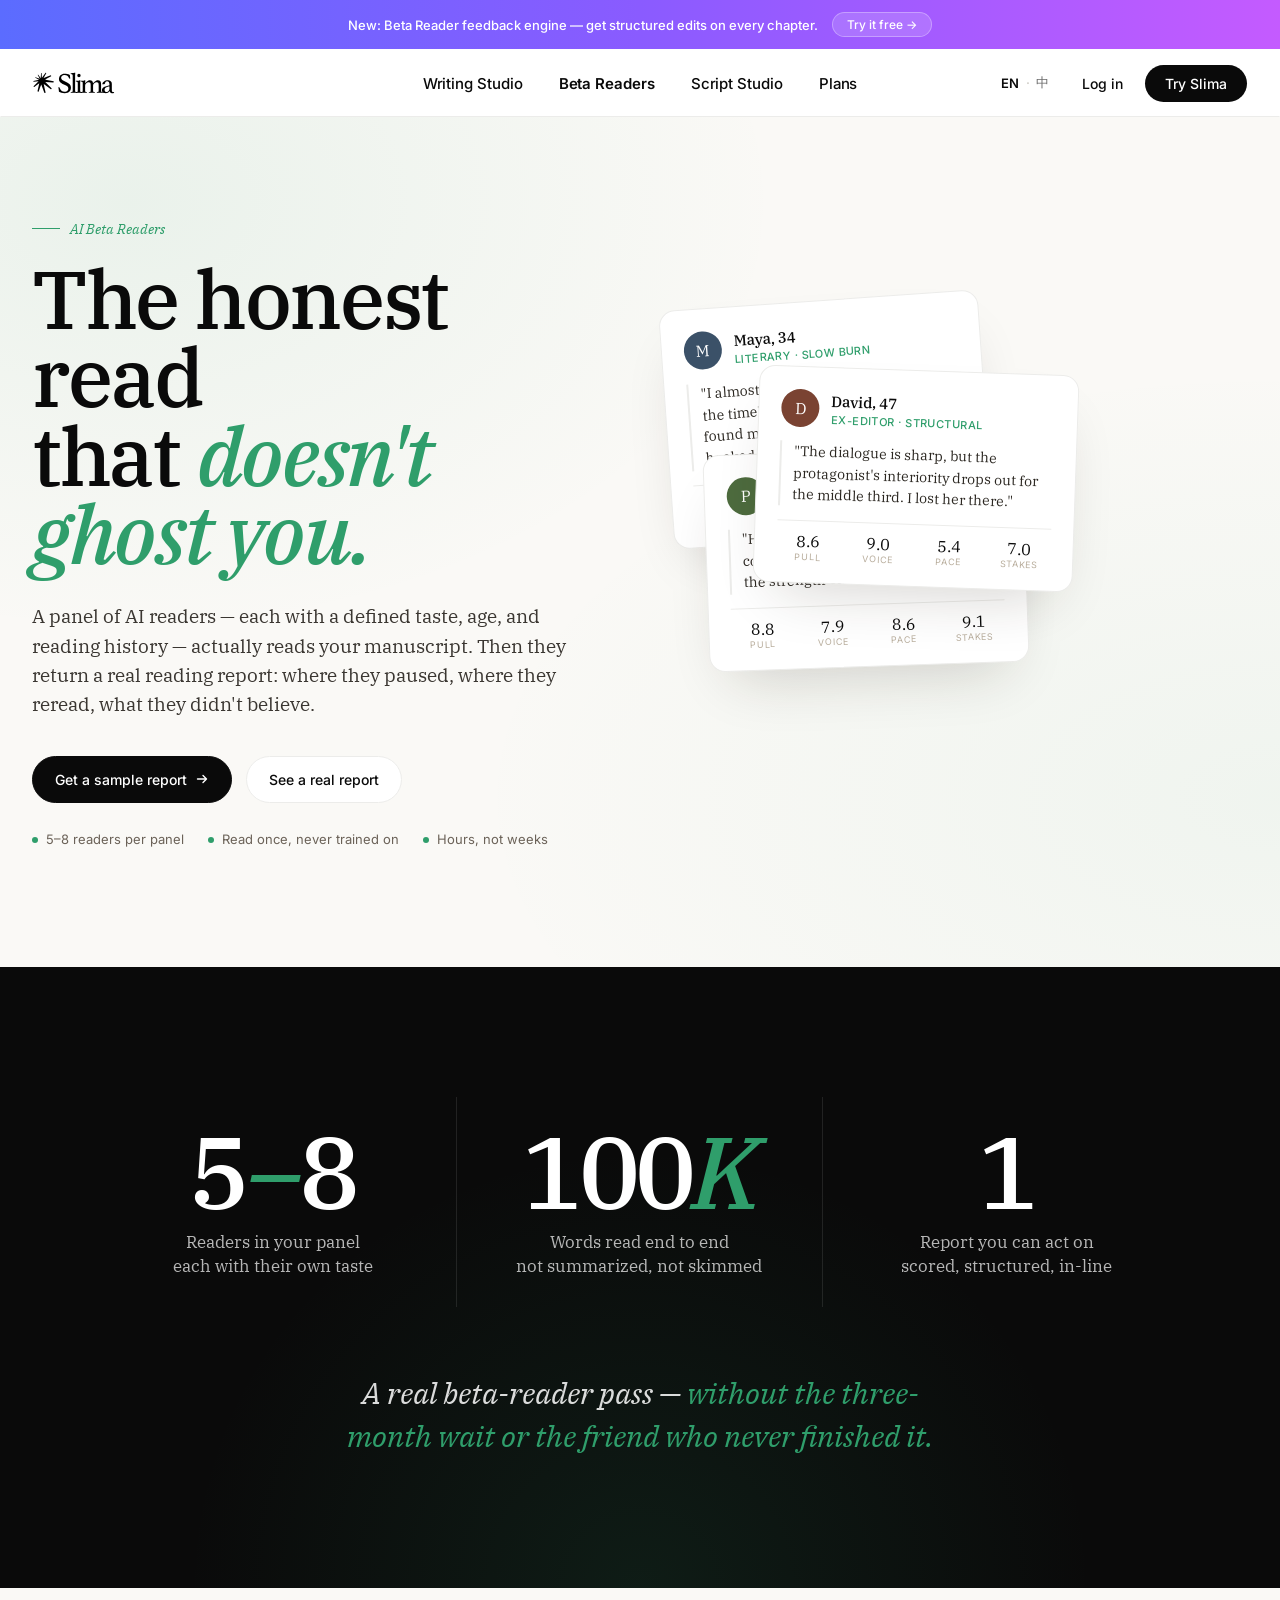
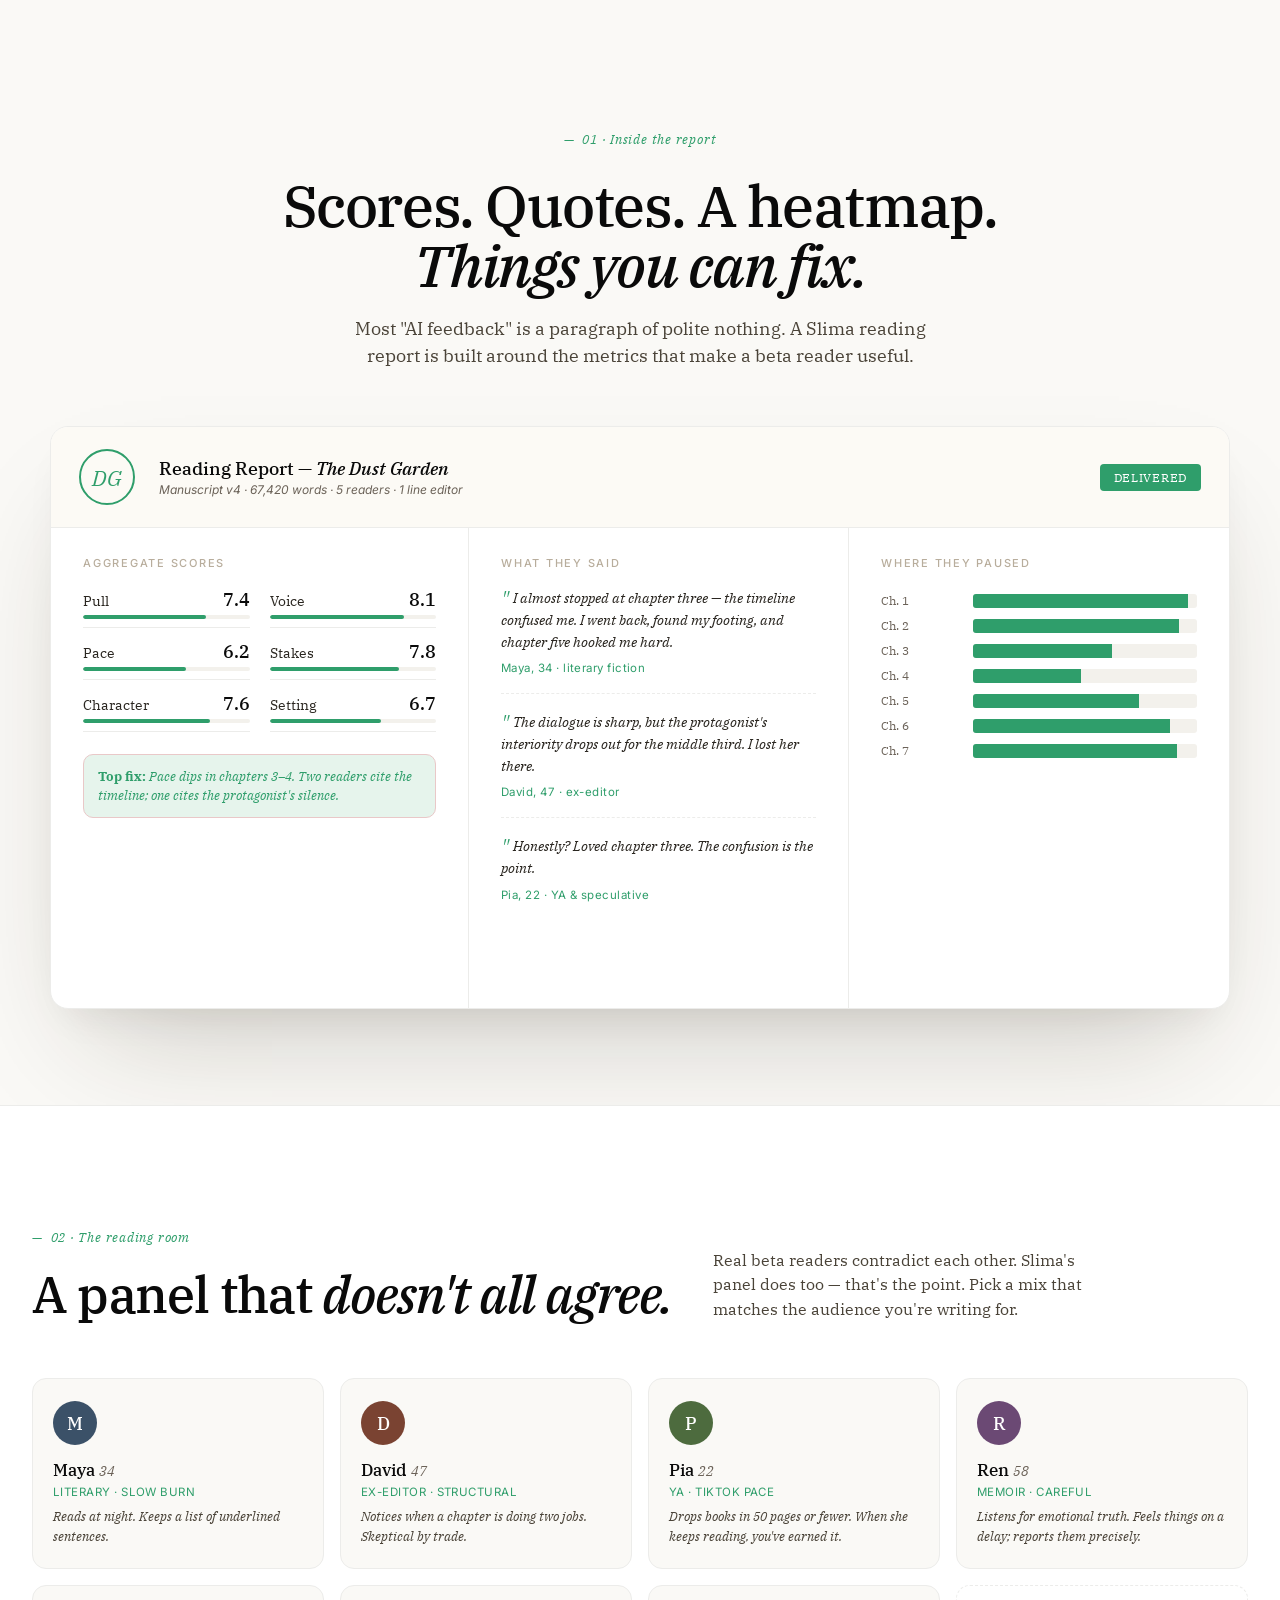
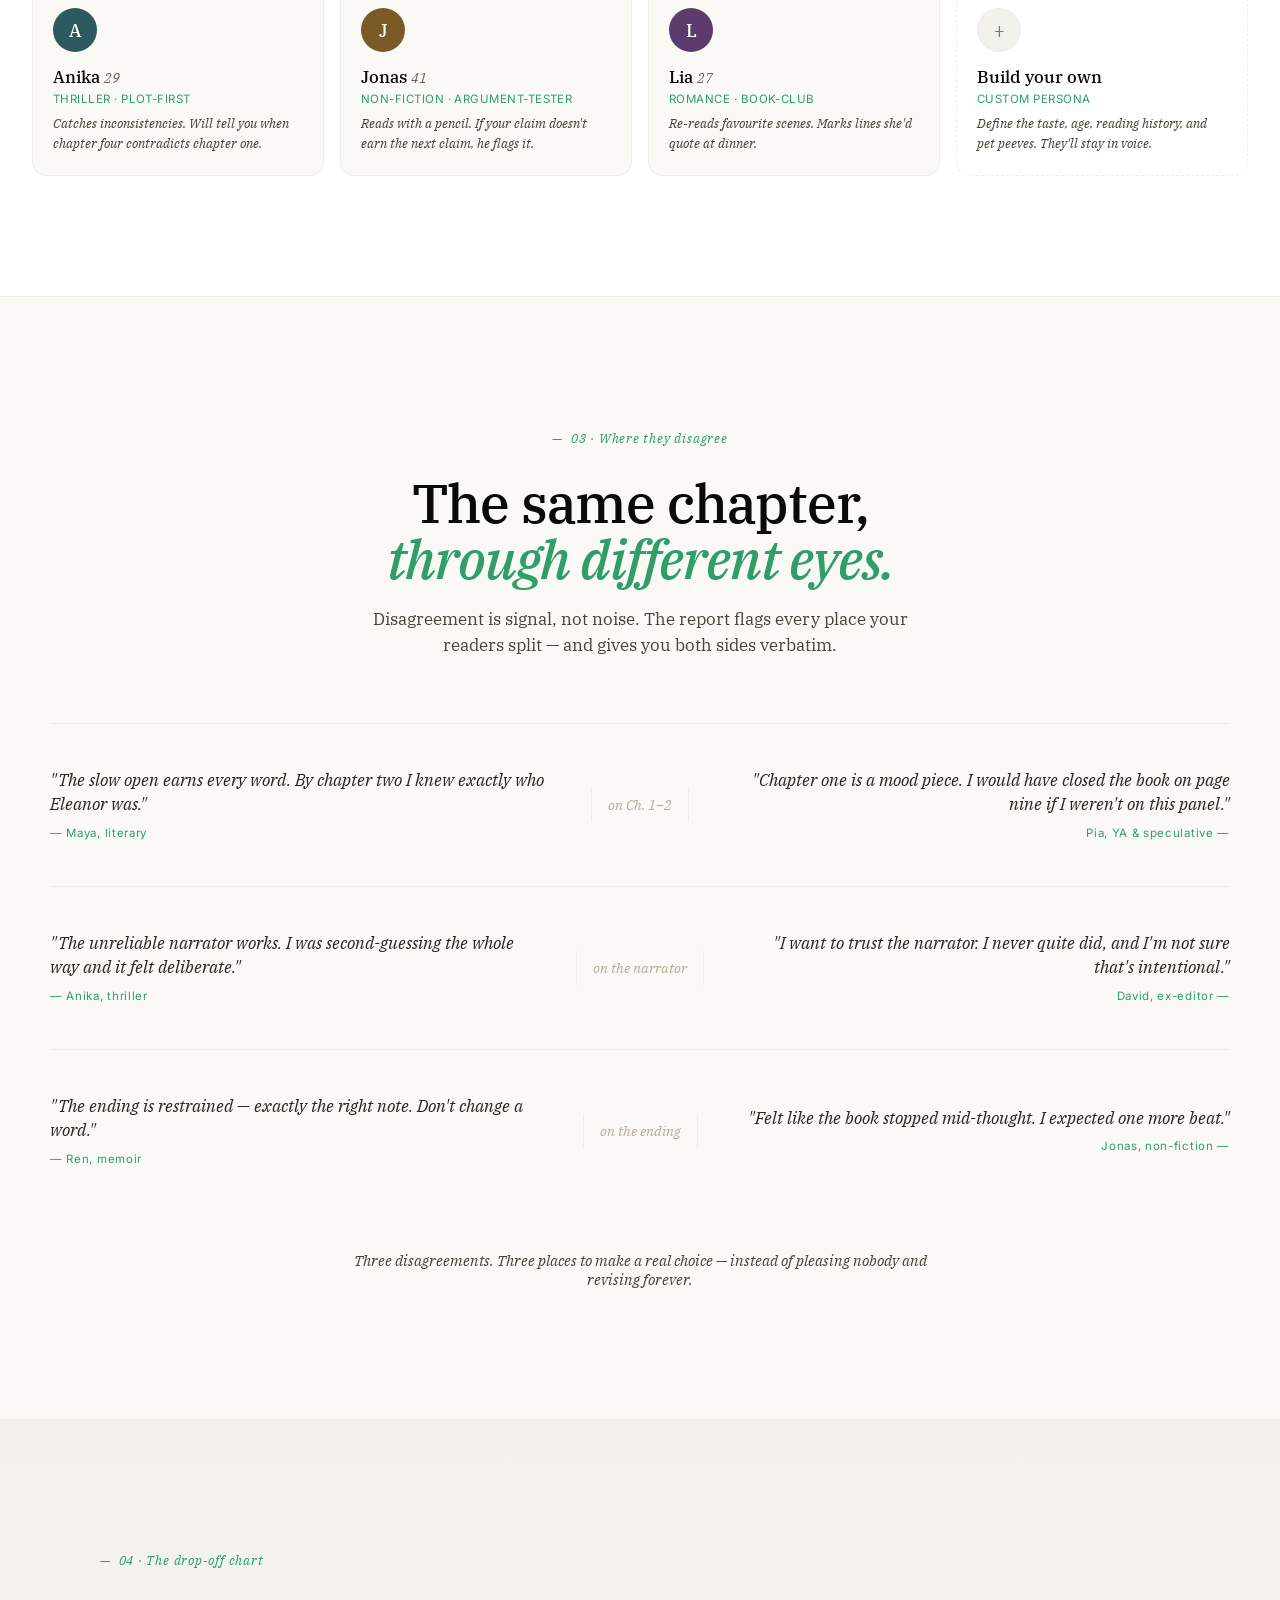
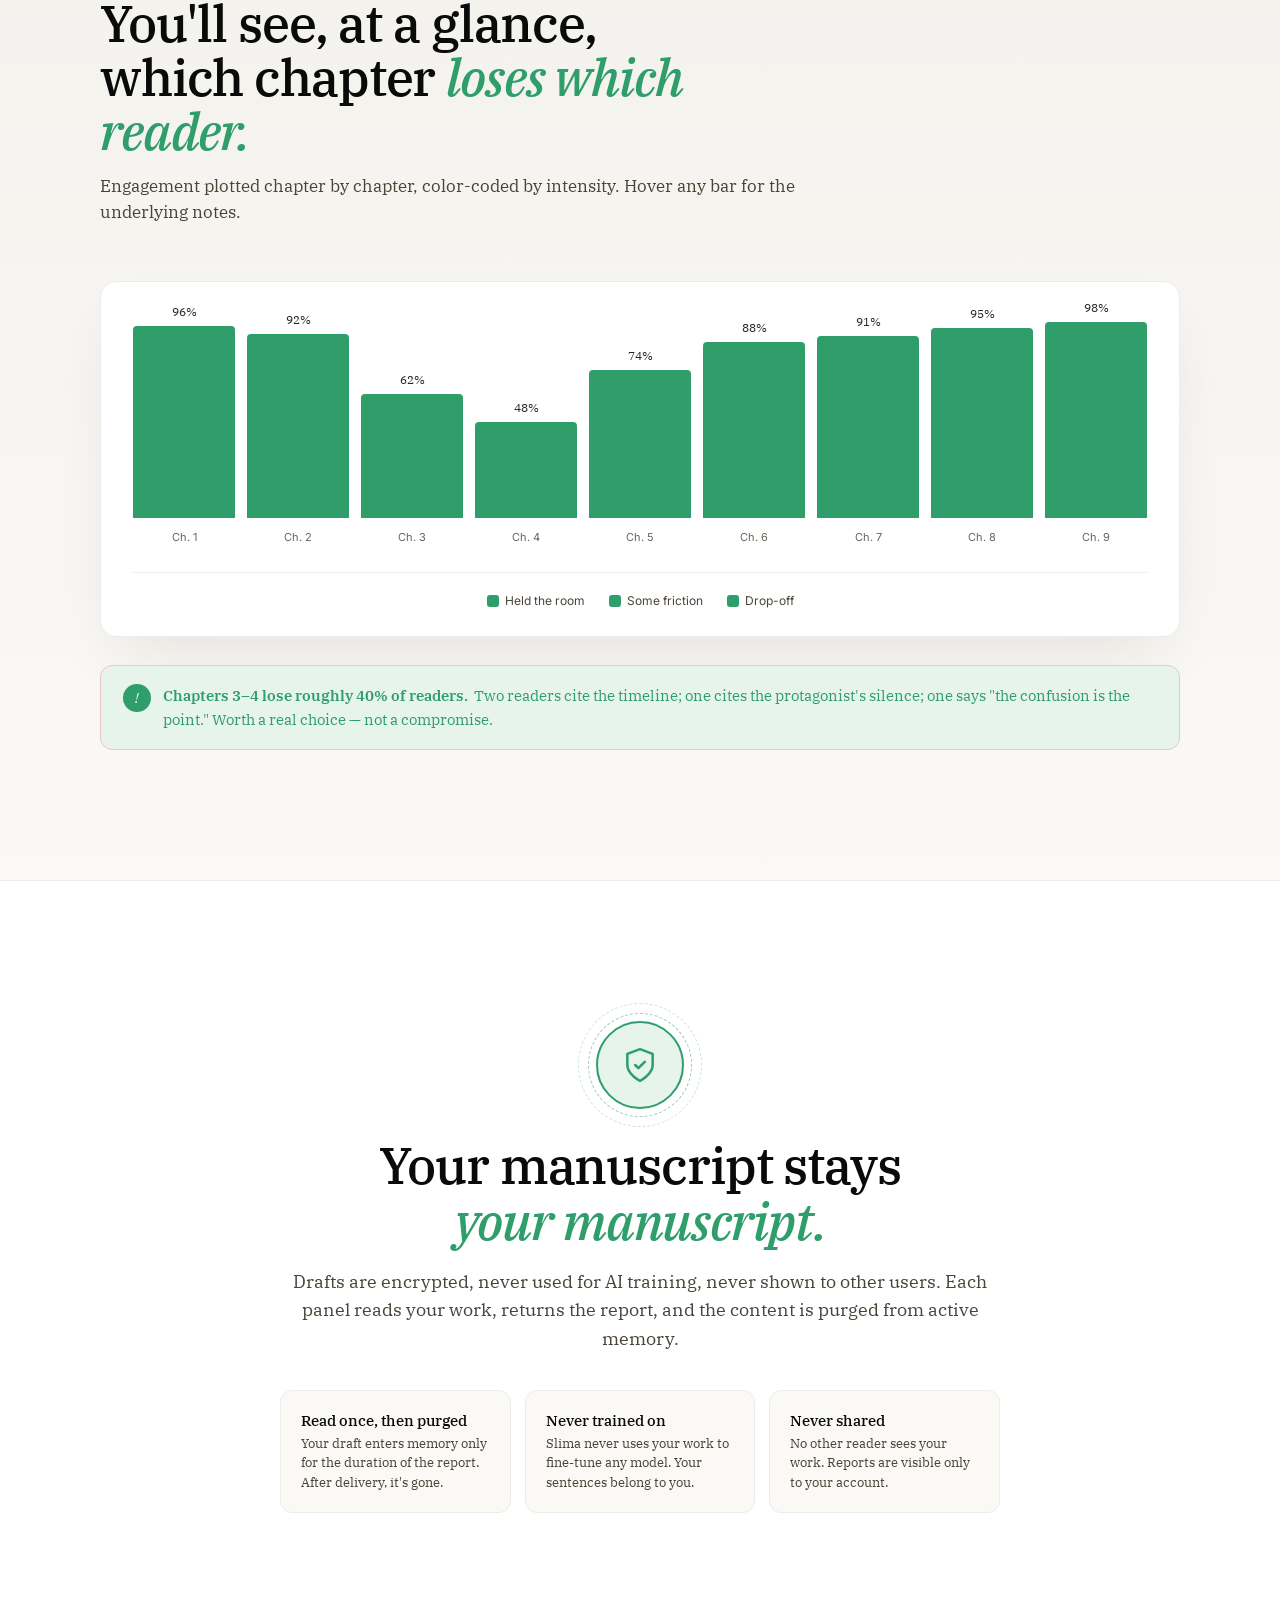
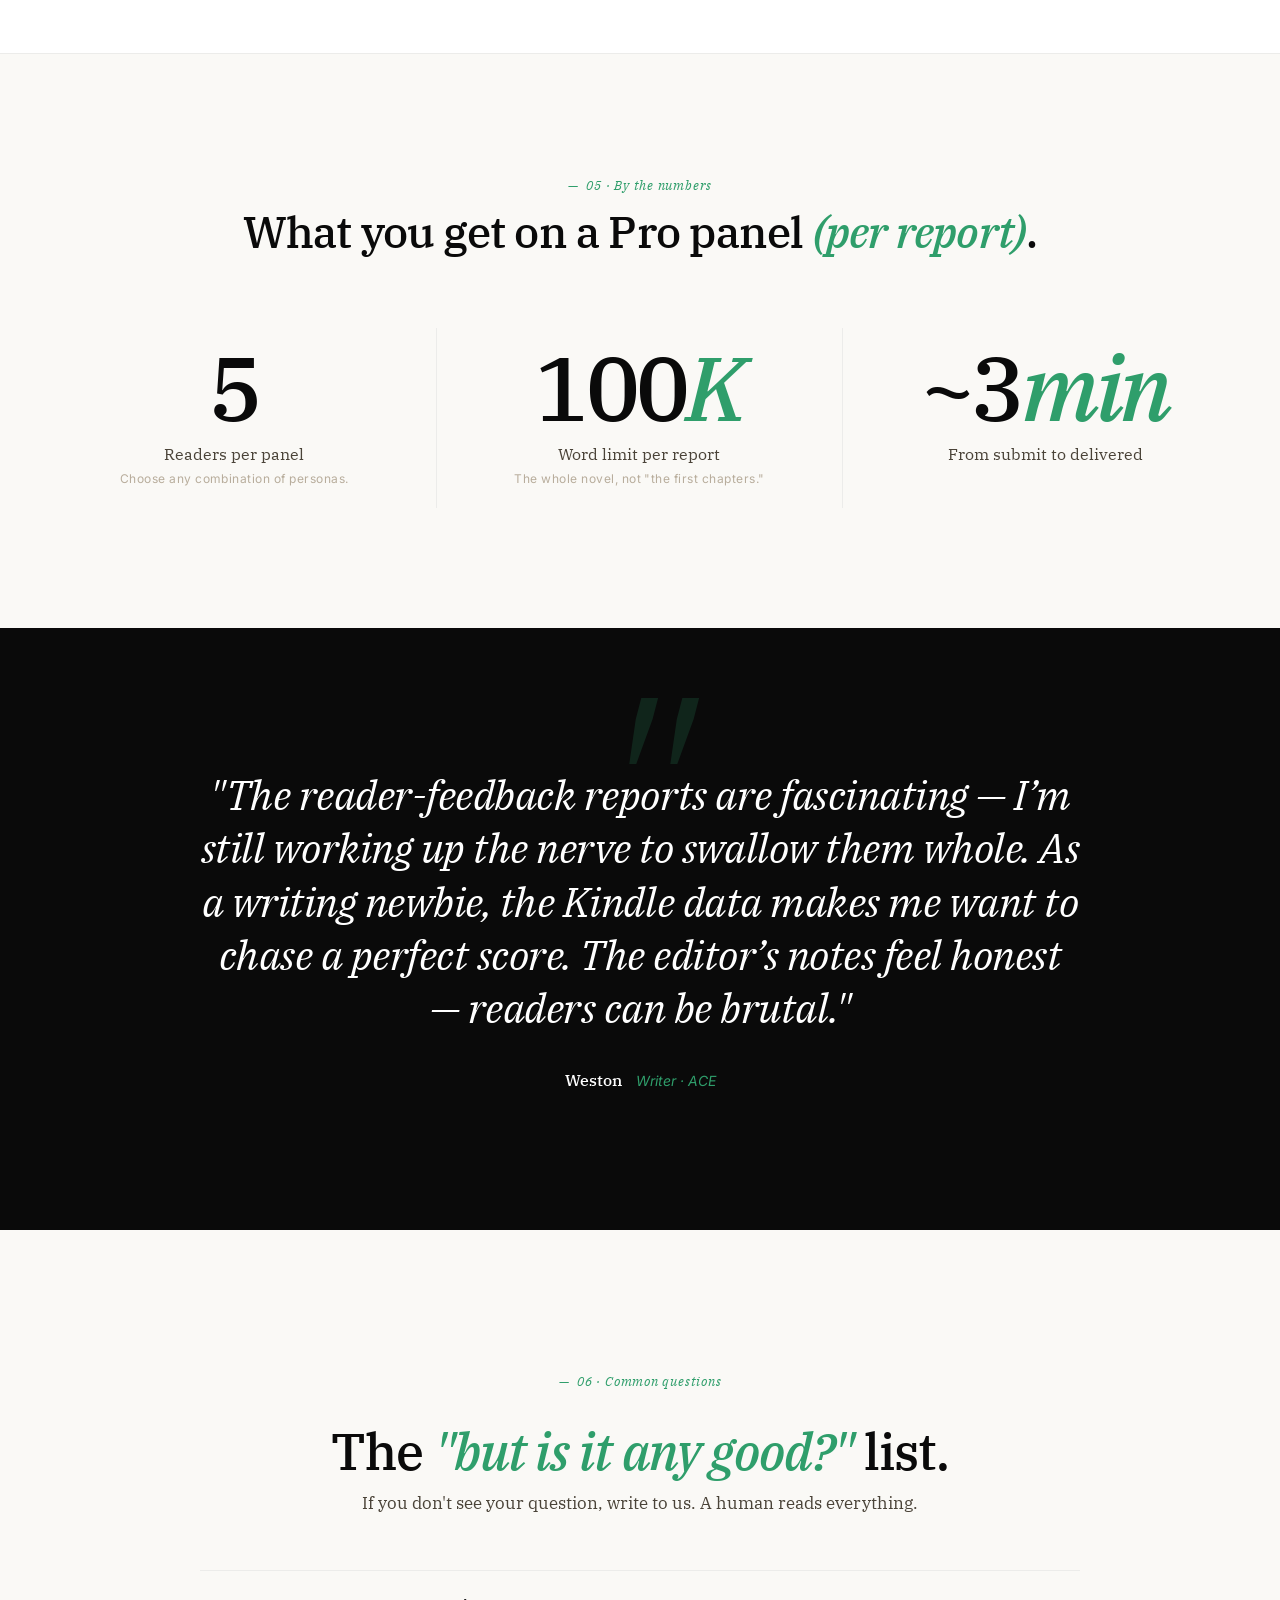
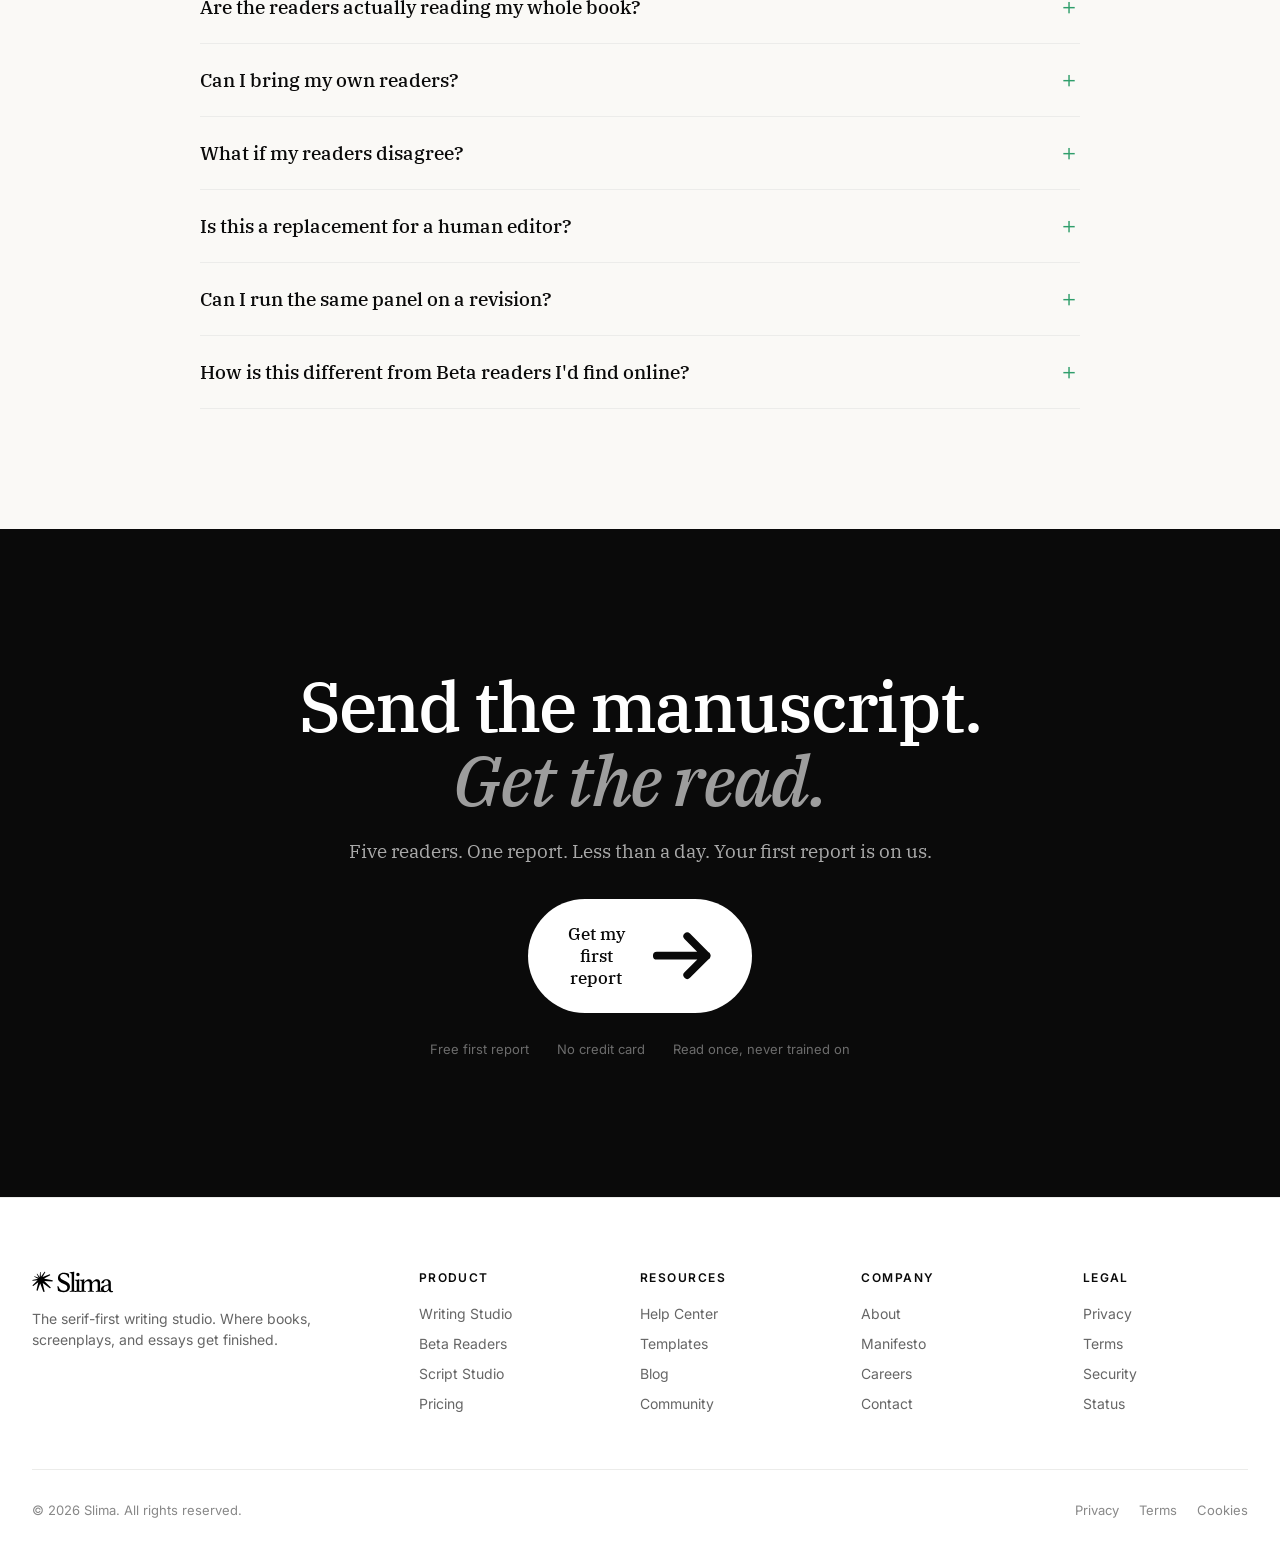
==== beta-reader.html @ ffd928a6 "Site: brand unification, real reviews, EN/中 toggle, new hero animation - Collapse all sub-pages (wri" ====
<!DOCTYPE html>
<html lang="en">
<head>
<meta charset="UTF-8">
<meta name="viewport" content="width=device-width, initial-scale=1.0">
<title>AI Beta Readers — Slima</title>
<meta name="description" content="A panel of AI beta readers, each with a defined taste and reading history, who actually read your manuscript and return a real reading report.">
<link rel="stylesheet" href="assets/marketing.css">
<style>
  /* ──────────────────────────────────────────────
     BETA READERS — page-specific design
     "Reading room": wine-leather accents on paper bg
     ────────────────────────────────────────────── */
  :root {
    --paper:    #faf9f6;
    --paper-2:  #f3f1ec;
    --rule:     #ececea;
    --ink-2:    #2a2a2e;
    --green:    #2f9e6b;
    --green-bg: #e6f4ec;
    /* Legacy aliases — all collapsed to brand neutrals/green */
    --wine:     #2f9e6b;
    --wine-bg:  #e6f4ec;
    --leaf:     #2f9e6b;
    --leaf-bg:  #e6f4ec;
    --warm:     #2f9e6b;
    --warm-bg:  #e6f4ec;
  }
  body { background: var(--paper); }

  /* Editorial section number */
  .sec-num {
    font-family: 'IBM Plex Serif', serif;
    font-style: italic;
    font-size: 13px;
    color: var(--wine);
    letter-spacing: 0.06em;
    margin-bottom: 14px;
    display: inline-block;
  }
  .sec-num::before {
    content: '— ';
    margin-right: 4px;
    font-style: normal;
  }

  /* ══════════════════════════════════════════════
     1. HERO — copy + fanned reader-report cards
     ══════════════════════════════════════════════ */
  .br-hero {
    position: relative;
    background: var(--paper);
    padding: 96px 32px 120px;
    overflow: hidden;
  }
  .br-hero::before {
    content: '';
    position: absolute; inset: 0;
    background:
      radial-gradient(ellipse at 10% 10%, rgba(47,158,107,0.08) 0%, transparent 40%),
      radial-gradient(ellipse at 100% 80%, rgba(47,158,107,0.05) 0%, transparent 45%);
  }
  .br-hero-grid {
    max-width: 1280px;
    margin: 0 auto;
    display: grid;
    grid-template-columns: 1fr 1.05fr;
    gap: 80px;
    align-items: center;
    position: relative;
    z-index: 1;
  }
  @media (max-width: 980px) {
    .br-hero-grid { grid-template-columns: 1fr; gap: 56px; }
    .br-hero { padding: 72px 22px 100px; }
  }
  .br-hero-eyebrow {
    display: inline-flex; align-items: center; gap: 10px;
    font-family: 'IBM Plex Serif', serif;
    font-style: italic;
    font-size: 14px;
    color: var(--wine);
    margin-bottom: 22px;
  }
  .br-hero-eyebrow::before {
    content: '';
    width: 28px; height: 1px;
    background: var(--wine);
  }
  .br-hero h1 {
    font-family: 'IBM Plex Serif', serif;
    font-weight: 500;
    font-size: clamp(46px, 6.4vw, 86px);
    letter-spacing: -0.028em;
    line-height: 0.96;
    color: #0a0a0a;
    margin-bottom: 28px;
  }
  .br-hero h1 em {
    font-style: italic;
    color: var(--wine);
  }
  .br-hero p.lead {
    font-family: 'IBM Plex Serif', serif;
    font-size: 19px;
    line-height: 1.55;
    color: #3a3631;
    max-width: 540px;
    margin-bottom: 36px;
  }
  .br-hero-cta {
    display: flex; align-items: center; gap: 14px;
    flex-wrap: wrap;
  }
  .br-hero-meta {
    margin-top: 28px;
    display: flex; gap: 24px;
    flex-wrap: wrap;
    font-size: 13px;
    color: #6b6258;
    font-family: 'Inter', sans-serif;
  }
  .br-hero-meta .dot {
    width: 6px; height: 6px;
    border-radius: 50%;
    background: var(--wine);
    display: inline-block;
    margin-right: 8px;
    vertical-align: middle;
  }

  /* Fanned reader-report cards */
  .reports-fan {
    position: relative;
    height: 460px;
  }
  .report-card {
    position: absolute;
    background: #ffffff;
    border: 1px solid var(--rule);
    border-radius: 16px;
    padding: 22px 22px 20px;
    width: 320px;
    box-shadow: 0 28px 60px -24px rgba(40,30,15,0.20);
    font-family: 'Inter', sans-serif;
    transition: transform 0.5s cubic-bezier(0.2, 0.8, 0.2, 1);
  }
  .report-card .head {
    display: flex; align-items: center; gap: 12px;
    margin-bottom: 14px;
  }
  .report-card .av {
    width: 38px; height: 38px;
    border-radius: 50%;
    display: flex; align-items: center; justify-content: center;
    font-family: 'IBM Plex Serif', serif;
    font-size: 16px;
    color: #fff;
    flex-shrink: 0;
  }
  .report-card .who {
    font-family: 'IBM Plex Serif', serif;
    font-weight: 500;
    font-size: 15px;
    color: #0a0a0a;
  }
  .report-card .who small {
    color: #888;
    font-weight: 400;
    font-style: italic;
    font-size: 13px;
  }
  .report-card .who .tag {
    display: block;
    font-family: 'Inter', sans-serif;
    font-size: 11px;
    color: var(--wine);
    letter-spacing: 0.04em;
    margin-top: 2px;
  }
  .report-card .quote {
    font-family: 'IBM Plex Serif', serif;
    font-size: 14px;
    line-height: 1.55;
    color: #2a2620;
    border-left: 2px solid var(--rule);
    padding-left: 12px;
    margin-bottom: 14px;
  }
  .report-card .scores {
    display: grid;
    grid-template-columns: repeat(4, 1fr);
    gap: 8px;
    padding-top: 12px;
    border-top: 1px solid var(--rule);
  }
  .report-card .scores div {
    text-align: center;
  }
  .report-card .scores .n {
    font-family: 'IBM Plex Serif', serif;
    font-size: 16px;
    color: #0a0a0a;
    line-height: 1;
  }
  .report-card .scores .l {
    font-size: 9px;
    color: #b8ad9c;
    letter-spacing: 0.08em;
    text-transform: uppercase;
    margin-top: 2px;
  }

  /* Card positions in fan */
  .report-card.c1 {
    top: 0; left: 0;
    transform: rotate(-4deg);
  }
  .report-card.c2 {
    top: 70px; left: 90px;
    transform: rotate(2deg);
    z-index: 2;
  }
  .report-card.c3 {
    top: 150px; left: 40px;
    transform: rotate(-2deg);
    z-index: 1;
  }
  .reports-fan:hover .report-card.c1 { transform: rotate(-7deg) translateX(-12px); }
  .reports-fan:hover .report-card.c2 { transform: rotate(0deg) translateY(-8px); }
  .reports-fan:hover .report-card.c3 { transform: rotate(1deg) translateX(12px) translateY(8px); }

  @media (max-width: 980px) {
    .reports-fan { height: 540px; }
    .report-card.c1 { left: 0; }
    .report-card.c2 { left: 40px; }
    .report-card.c3 { left: 10px; }
  }
  @media (max-width: 520px) {
    .report-card { width: 280px; padding: 18px; }
  }

  /* ══════════════════════════════════════════════
     2. EDITORIAL STATEMENT (mantra)
     ══════════════════════════════════════════════ */
  .br-mantra {
    background: #0a0a0a;
    color: #faf8f3;
    padding: 130px 32px;
    text-align: center;
    position: relative;
    overflow: hidden;
  }
  .br-mantra::before {
    content: '';
    position: absolute; inset: 0;
    background: radial-gradient(ellipse at 50% 100%, rgba(47,158,107,0.12) 0%, transparent 50%);
  }
  .br-mantra-inner {
    max-width: 1100px; margin: 0 auto;
    position: relative;
  }
  .br-mantra .triplet {
    display: grid;
    grid-template-columns: repeat(3, 1fr);
    gap: 0;
  }
  @media (max-width: 880px) {
    .br-mantra .triplet { grid-template-columns: 1fr; }
  }
  .br-mantra .item {
    padding: 28px 24px;
    border-right: 1px solid rgba(255,255,255,0.10);
    text-align: center;
  }
  .br-mantra .item:last-child { border-right: 0; }
  @media (max-width: 880px) {
    .br-mantra .item { border-right: 0; border-bottom: 1px solid rgba(255,255,255,0.10); }
    .br-mantra .item:last-child { border-bottom: 0; }
  }
  .br-mantra .num {
    font-family: 'IBM Plex Serif', serif;
    font-weight: 500;
    font-size: clamp(56px, 8vw, 120px);
    letter-spacing: -0.04em;
    line-height: 0.9;
    color: #fff;
    display: block;
  }
  .br-mantra .num em {
    font-style: italic;
    color: var(--wine);
  }
  .br-mantra .lbl {
    margin-top: 14px;
    font-family: 'IBM Plex Serif', serif;
    font-size: 17px;
    color: rgba(255,255,255,0.7);
    line-height: 1.4;
  }
  .br-mantra .equals {
    margin-top: 64px;
    font-family: 'IBM Plex Serif', serif;
    font-style: italic;
    font-size: clamp(22px, 2.4vw, 30px);
    color: rgba(255,255,255,0.85);
    max-width: 640px;
    margin-left: auto; margin-right: auto;
    line-height: 1.45;
  }
  .br-mantra .equals em {
    color: var(--wine);
    font-style: italic;
  }

  /* ══════════════════════════════════════════════
     3. SAMPLE REPORT TOUR (full-width mockup)
     ══════════════════════════════════════════════ */
  .br-tour {
    background: var(--paper);
    padding: 140px 32px 96px;
    text-align: center;
  }
  .br-tour-inner { max-width: 1180px; margin: 0 auto; }
  .br-tour h2 {
    font-family: 'IBM Plex Serif', serif;
    font-weight: 500;
    font-size: clamp(36px, 4.5vw, 60px);
    line-height: 1.05;
    letter-spacing: -0.025em;
    color: #0a0a0a;
    margin: 14px auto 18px;
    max-width: 880px;
  }
  .br-tour h2 em { font-style: italic; }
  .br-tour .lead {
    font-family: 'IBM Plex Serif', serif;
    font-size: 18px;
    color: #4a4338;
    line-height: 1.55;
    max-width: 580px;
    margin: 0 auto 56px;
  }
  .report-mock {
    background: #ffffff;
    border: 1px solid var(--rule);
    border-radius: 18px;
    box-shadow:
      0 60px 120px -40px rgba(40,30,15,0.22),
      0 20px 40px -20px rgba(40,30,15,0.10);
    overflow: hidden;
    text-align: left;
  }
  .rm-head {
    display: grid;
    grid-template-columns: auto 1fr auto;
    gap: 24px;
    align-items: center;
    padding: 22px 28px;
    border-bottom: 1px solid var(--rule);
    background: #fcfaf5;
  }
  .rm-head .seal {
    width: 56px; height: 56px;
    border: 2px solid var(--wine);
    border-radius: 50%;
    display: flex; align-items: center; justify-content: center;
    font-family: 'IBM Plex Serif', serif;
    font-style: italic;
    font-size: 22px;
    color: var(--wine);
  }
  .rm-head .title {
    font-family: 'IBM Plex Serif', serif;
    font-weight: 500;
    font-size: 18px;
    color: #0a0a0a;
  }
  .rm-head .title small {
    display: block;
    font-family: 'Inter', sans-serif;
    font-style: italic;
    font-size: 12px;
    color: #6b6258;
    margin-top: 2px;
    font-weight: 400;
  }
  .rm-head .stamp {
    background: var(--wine);
    color: #fff;
    font-family: 'IBM Plex Serif', serif;
    font-size: 12px;
    padding: 6px 14px;
    border-radius: 4px;
    letter-spacing: 0.06em;
    text-transform: uppercase;
  }
  .rm-grid {
    display: grid;
    grid-template-columns: 1.1fr 1fr 1fr;
    min-height: 480px;
  }
  @media (max-width: 880px) {
    .rm-grid { grid-template-columns: 1fr; }
  }
  .rm-section {
    padding: 28px 32px;
    border-right: 1px solid var(--rule);
  }
  .rm-section:last-child { border-right: 0; }
  @media (max-width: 880px) {
    .rm-section { border-right: 0; border-bottom: 1px solid var(--rule); }
    .rm-section:last-child { border-bottom: 0; }
  }
  .rm-section h5 {
    font-family: 'Inter', sans-serif;
    font-size: 11px;
    letter-spacing: 0.16em;
    text-transform: uppercase;
    color: #b8ad9c;
    font-weight: 500;
    margin-bottom: 18px;
  }
  /* Scores panel */
  .rm-scores {
    display: grid;
    grid-template-columns: repeat(2, 1fr);
    gap: 12px 20px;
  }
  .rm-scores .s {
    border-bottom: 1px solid var(--rule);
    padding-bottom: 8px;
  }
  .rm-scores .s .row {
    display: flex; align-items: baseline; justify-content: space-between;
    margin-bottom: 4px;
  }
  .rm-scores .s .row .label {
    font-family: 'IBM Plex Serif', serif;
    font-size: 14px;
    color: #2a2620;
  }
  .rm-scores .s .row .val {
    font-family: 'IBM Plex Serif', serif;
    font-weight: 500;
    font-size: 18px;
    color: #0a0a0a;
  }
  .rm-scores .s .bar {
    height: 4px;
    background: var(--paper-2);
    border-radius: 100px;
    overflow: hidden;
  }
  .rm-scores .s .bar > i {
    display: block; height: 100%;
    background: var(--wine);
    border-radius: 100px;
  }
  .rm-scores .s.weak .bar > i { background: var(--warm); }

  /* Quotes panel */
  .rm-quotes .q {
    margin-bottom: 18px;
    padding-bottom: 18px;
    border-bottom: 1px dashed var(--rule);
  }
  .rm-quotes .q:last-child { border-bottom: 0; margin-bottom: 0; padding-bottom: 0; }
  .rm-quotes .q .body {
    font-family: 'IBM Plex Serif', serif;
    font-size: 14px;
    line-height: 1.55;
    color: #2a2620;
    font-style: italic;
  }
  .rm-quotes .q .body::before {
    content: '"';
    color: var(--wine);
    font-size: 20px;
    margin-right: 4px;
    line-height: 0;
    vertical-align: -3px;
  }
  .rm-quotes .q .who {
    margin-top: 8px;
    font-family: 'Inter', sans-serif;
    font-size: 11.5px;
    color: var(--wine);
    letter-spacing: 0.04em;
  }

  /* Heatmap panel */
  .rm-heatmap {
    margin-top: 8px;
  }
  .rm-heatmap .hm-row {
    display: grid;
    grid-template-columns: 80px 1fr;
    gap: 12px;
    padding: 5px 0;
    align-items: center;
  }
  .rm-heatmap .hm-row .c {
    font-family: 'IBM Plex Serif', serif;
    font-size: 11.5px;
    color: #6b6258;
  }
  .rm-heatmap .hm-row .bar {
    height: 14px;
    background: var(--paper-2);
    border-radius: 3px;
    overflow: hidden;
  }
  .rm-heatmap .hm-row .bar i {
    display: block; height: 100%;
  }
  .rm-heatmap .hm-row.h .bar i { background: var(--leaf); }
  .rm-heatmap .hm-row.m .bar i { background: var(--warm); }
  .rm-heatmap .hm-row.l .bar i { background: var(--wine); }
  .rm-actions {
    margin-top: 22px;
    padding: 12px 14px;
    background: var(--wine-bg);
    border: 1px solid #e9c8c8;
    border-radius: 10px;
    font-family: 'IBM Plex Serif', serif;
    font-size: 12.5px;
    color: var(--wine);
    line-height: 1.5;
    font-style: italic;
  }
  .rm-actions strong { font-style: normal; }

  /* ══════════════════════════════════════════════
     4. READER LIBRARY — gallery
     ══════════════════════════════════════════════ */
  .br-library {
    background: #ffffff;
    padding: 120px 32px;
    border-top: 1px solid var(--rule);
    border-bottom: 1px solid var(--rule);
  }
  .br-library-inner { max-width: 1280px; margin: 0 auto; }
  .br-library-head {
    display: grid;
    grid-template-columns: 1.2fr 1fr;
    gap: 40px;
    align-items: end;
    margin-bottom: 56px;
  }
  @media (max-width: 880px) {
    .br-library-head { grid-template-columns: 1fr; gap: 14px; margin-bottom: 36px; }
  }
  .br-library h2 {
    font-family: 'IBM Plex Serif', serif;
    font-weight: 500;
    font-size: clamp(32px, 4vw, 52px);
    letter-spacing: -0.022em;
    line-height: 1.05;
    color: #0a0a0a;
    margin: 8px 0 0;
  }
  .br-library h2 em { font-style: italic; }
  .br-library-head p {
    font-family: 'IBM Plex Serif', serif;
    font-size: 16px;
    line-height: 1.55;
    color: #4a4338;
    max-width: 380px;
  }
  .reader-gallery {
    display: grid;
    grid-template-columns: repeat(4, 1fr);
    gap: 16px;
  }
  @media (max-width: 980px) { .reader-gallery { grid-template-columns: repeat(3, 1fr); } }
  @media (max-width: 720px) { .reader-gallery { grid-template-columns: repeat(2, 1fr); } }
  .reader-tile {
    background: var(--paper);
    border: 1px solid var(--rule);
    border-radius: 14px;
    padding: 22px 20px;
    transition: transform 0.25s ease, border-color 0.25s ease;
    position: relative;
  }
  .reader-tile:hover {
    transform: translateY(-3px);
    border-color: var(--wine);
  }
  .reader-tile .av {
    width: 44px; height: 44px;
    border-radius: 50%;
    display: flex; align-items: center; justify-content: center;
    font-family: 'IBM Plex Serif', serif;
    font-weight: 500;
    font-size: 18px;
    color: #fff;
    margin-bottom: 14px;
  }
  .reader-tile h4 {
    font-family: 'IBM Plex Serif', serif;
    font-weight: 500;
    font-size: 17px;
    color: #0a0a0a;
    margin-bottom: 4px;
  }
  .reader-tile h4 small {
    font-style: italic;
    color: #6b6258;
    font-weight: 400;
    font-size: 14px;
  }
  .reader-tile .taste {
    font-family: 'Inter', sans-serif;
    font-size: 11.5px;
    color: var(--wine);
    letter-spacing: 0.04em;
    margin-bottom: 8px;
    text-transform: uppercase;
  }
  .reader-tile p {
    font-family: 'IBM Plex Serif', serif;
    font-size: 13px;
    line-height: 1.5;
    color: #4a4338;
    font-style: italic;
  }
  .reader-tile.build {
    background: #ffffff;
    border: 1px dashed var(--rule);
  }
  .reader-tile.build .av {
    background: var(--paper-2);
    color: var(--wine);
    border: 1px solid var(--rule);
  }

  /* ══════════════════════════════════════════════
     5. WHERE READERS DISAGREE — split parallel quotes
     ══════════════════════════════════════════════ */
  .br-disagree {
    background: var(--paper);
    padding: 130px 32px;
  }
  .br-disagree-inner { max-width: 1180px; margin: 0 auto; }
  .br-disagree-head {
    text-align: center;
    margin-bottom: 64px;
  }
  .br-disagree h2 {
    font-family: 'IBM Plex Serif', serif;
    font-weight: 500;
    font-size: clamp(32px, 4.2vw, 56px);
    letter-spacing: -0.022em;
    line-height: 1.05;
    color: #0a0a0a;
    margin: 14px 0 18px;
  }
  .br-disagree h2 em { font-style: italic; color: var(--wine); }
  .br-disagree-head p {
    font-family: 'IBM Plex Serif', serif;
    font-size: 17px;
    color: #4a4338;
    max-width: 560px;
    margin: 0 auto;
    line-height: 1.55;
  }
  .disagree-row {
    display: grid;
    grid-template-columns: 1fr auto 1fr;
    gap: 32px;
    align-items: center;
    padding: 28px 0;
    border-top: 1px solid var(--rule);
  }
  .disagree-row:last-child { border-bottom: 1px solid var(--rule); }
  @media (max-width: 880px) {
    .disagree-row { grid-template-columns: 1fr; gap: 18px; padding: 22px 0; }
  }
  .disagree-cell {
    font-family: 'IBM Plex Serif', serif;
    font-size: 17px;
    color: #2a2620;
    line-height: 1.45;
    font-style: italic;
    padding: 16px 0;
  }
  .disagree-cell.right { text-align: right; }
  @media (max-width: 880px) {
    .disagree-cell.right { text-align: left; }
  }
  .disagree-cell .who {
    display: block;
    font-family: 'Inter', sans-serif;
    font-style: normal;
    font-size: 11.5px;
    letter-spacing: 0.06em;
    color: var(--wine);
    margin-top: 8px;
  }
  .disagree-cell.left .who { color: var(--leaf); }
  .disagree-vs {
    font-family: 'IBM Plex Serif', serif;
    font-style: italic;
    font-size: 14px;
    color: #b8ad9c;
    border-left: 1px solid var(--rule);
    border-right: 1px solid var(--rule);
    padding: 8px 16px;
    background: var(--paper);
  }
  @media (max-width: 880px) {
    .disagree-vs { border: 0; padding: 0; text-align: left; }
  }
  .br-disagree .footnote {
    margin-top: 40px;
    text-align: center;
    font-family: 'IBM Plex Serif', serif;
    font-size: 15px;
    color: #4a4338;
    font-style: italic;
    max-width: 580px;
    margin-left: auto; margin-right: auto;
  }

  /* ══════════════════════════════════════════════
     6. CHAPTER HEATMAP (full-width visualization)
     ══════════════════════════════════════════════ */
  .br-heatmap {
    background: linear-gradient(180deg, var(--paper-2) 0%, var(--paper) 100%);
    padding: 130px 32px;
  }
  .br-heatmap-inner { max-width: 1080px; margin: 0 auto; }
  .br-heatmap-head {
    margin-bottom: 56px;
    max-width: 700px;
  }
  .br-heatmap h2 {
    font-family: 'IBM Plex Serif', serif;
    font-weight: 500;
    font-size: clamp(32px, 4vw, 52px);
    letter-spacing: -0.022em;
    line-height: 1.05;
    color: #0a0a0a;
    margin: 14px 0 14px;
  }
  .br-heatmap h2 em { font-style: italic; color: var(--wine); }
  .br-heatmap-head p {
    font-family: 'IBM Plex Serif', serif;
    font-size: 17px;
    color: #4a4338;
    line-height: 1.55;
  }
  .heatmap-chart {
    background: #ffffff;
    border: 1px solid var(--rule);
    border-radius: 16px;
    padding: 36px 32px 28px;
    box-shadow: 0 30px 60px -20px rgba(40,30,15,0.10);
  }
  .hm-bars {
    display: flex;
    align-items: flex-end;
    gap: 12px;
    height: 200px;
  }
  .hm-bar {
    flex: 1;
    background: var(--paper-2);
    border-radius: 4px 4px 0 0;
    position: relative;
    transition: opacity 0.3s ease;
  }
  .hm-bar.h { background: var(--leaf); }
  .hm-bar.m { background: var(--warm); }
  .hm-bar.l { background: var(--wine); }
  .hm-bar:hover { opacity: 0.85; }
  .hm-bar .pct {
    position: absolute; top: -22px; left: 0; right: 0;
    text-align: center;
    font-family: 'IBM Plex Serif', serif;
    font-size: 12px;
    color: #2a2620;
  }
  .hm-labels {
    display: flex;
    gap: 12px;
    margin-top: 12px;
  }
  .hm-labels span {
    flex: 1;
    text-align: center;
    font-family: 'Inter', sans-serif;
    font-size: 11px;
    color: #6b6258;
  }
  .hm-legend {
    display: flex;
    gap: 24px;
    justify-content: center;
    margin-top: 28px;
    padding-top: 20px;
    border-top: 1px solid var(--rule);
    font-family: 'Inter', sans-serif;
    font-size: 12px;
    color: #4a4338;
  }
  .hm-legend i {
    display: inline-block;
    width: 12px; height: 12px;
    border-radius: 3px;
    margin-right: 6px;
    vertical-align: -2px;
  }
  .hm-legend .h i { background: var(--leaf); }
  .hm-legend .m i { background: var(--warm); }
  .hm-legend .l i { background: var(--wine); }

  .hm-callout {
    margin-top: 28px;
    background: var(--wine-bg);
    border: 1px solid #e9c8c8;
    border-radius: 12px;
    padding: 18px 22px;
    font-family: 'IBM Plex Serif', serif;
    font-size: 15px;
    color: var(--wine);
    line-height: 1.55;
    display: flex; align-items: flex-start; gap: 12px;
  }
  .hm-callout .ic {
    width: 28px; height: 28px;
    border-radius: 50%;
    background: var(--wine);
    color: #fff;
    display: inline-flex; align-items: center; justify-content: center;
    font-family: 'IBM Plex Serif', serif;
    font-style: italic;
    font-size: 14px;
    flex-shrink: 0;
  }
  .hm-callout strong { color: var(--wine); font-weight: 600; font-style: normal; }

  /* ══════════════════════════════════════════════
     7. PRIVACY (centered, with seal)
     ══════════════════════════════════════════════ */
  .br-privacy {
    background: #ffffff;
    padding: 140px 32px;
    text-align: center;
    border-top: 1px solid var(--rule);
    border-bottom: 1px solid var(--rule);
  }
  .br-privacy-inner { max-width: 720px; margin: 0 auto; }
  .br-privacy .seal {
    width: 88px; height: 88px;
    margin: 0 auto 28px;
    border: 2px solid var(--leaf);
    border-radius: 50%;
    display: flex; align-items: center; justify-content: center;
    background: var(--leaf-bg);
    position: relative;
  }
  .br-privacy .seal::before, .br-privacy .seal::after {
    content: '';
    position: absolute;
    border: 1px dashed var(--leaf);
    border-radius: 50%;
    opacity: 0.5;
  }
  .br-privacy .seal::before { inset: -10px; }
  .br-privacy .seal::after { inset: -20px; opacity: 0.25; }
  .br-privacy .seal svg {
    width: 38px; height: 38px;
    color: var(--leaf);
  }
  .br-privacy h2 {
    font-family: 'IBM Plex Serif', serif;
    font-weight: 500;
    font-size: clamp(32px, 4vw, 52px);
    letter-spacing: -0.022em;
    line-height: 1.1;
    color: #0a0a0a;
    margin-bottom: 18px;
  }
  .br-privacy h2 em { font-style: italic; color: var(--leaf); }
  .br-privacy p {
    font-family: 'IBM Plex Serif', serif;
    font-size: 18px;
    color: #4a4338;
    line-height: 1.6;
    margin-bottom: 36px;
  }
  .privacy-tiles {
    display: grid;
    grid-template-columns: repeat(3, 1fr);
    gap: 14px;
    text-align: left;
  }
  @media (max-width: 720px) { .privacy-tiles { grid-template-columns: 1fr; } }
  .privacy-tile {
    background: var(--paper);
    border: 1px solid var(--rule);
    border-radius: 12px;
    padding: 20px;
  }
  .privacy-tile h4 {
    font-family: 'IBM Plex Serif', serif;
    font-weight: 500;
    font-size: 15px;
    margin-bottom: 4px;
    color: #0a0a0a;
  }
  .privacy-tile p {
    font-family: 'IBM Plex Serif', serif;
    font-size: 13px;
    color: #4a4338;
    line-height: 1.5;
    margin: 0;
  }

  /* ══════════════════════════════════════════════
     8. STATS row
     ══════════════════════════════════════════════ */
  .br-stats {
    background: var(--paper);
    padding: 120px 32px;
  }
  .br-stats-inner { max-width: 1280px; margin: 0 auto; }
  .br-stats-head {
    text-align: center;
    margin-bottom: 72px;
  }
  .br-stats-head h2 {
    font-family: 'IBM Plex Serif', serif;
    font-weight: 500;
    font-size: clamp(28px, 3.4vw, 44px);
    letter-spacing: -0.018em;
    color: #0a0a0a;
    line-height: 1.1;
  }
  .br-stats-head h2 em { font-style: italic; color: var(--wine); }
  .br-stats-grid {
    display: grid;
    grid-template-columns: repeat(3, 1fr);
    gap: 0;
  }
  @media (max-width: 880px) {
    .br-stats-grid { grid-template-columns: 1fr; }
    .br-stats-grid .stat { border-right: 0; border-bottom: 1px solid var(--rule); padding: 24px 0; }
    .br-stats-grid .stat:last-child { border-bottom: 0; }
  }
  .br-stats-grid .stat {
    text-align: center;
    padding: 20px;
    border-right: 1px solid var(--rule);
  }
  .br-stats-grid .stat:last-child { border-right: 0; }
  .br-stats-grid .num {
    font-family: 'IBM Plex Serif', serif;
    font-weight: 500;
    font-size: clamp(56px, 7vw, 100px);
    line-height: 0.9;
    color: #0a0a0a;
    letter-spacing: -0.04em;
  }
  .br-stats-grid .num em { font-style: italic; color: var(--wine); }
  .br-stats-grid .lbl {
    font-family: 'IBM Plex Serif', serif;
    font-size: 16px;
    color: #4a4338;
    margin-top: 14px;
    line-height: 1.4;
  }
  .br-stats-grid .lbl small {
    display: block;
    font-size: 12px;
    color: #b8ad9c;
    margin-top: 6px;
    font-family: 'Inter', sans-serif;
    letter-spacing: 0.04em;
  }

  /* ══════════════════════════════════════════════
     9. PULL QUOTE (testimonial)
     ══════════════════════════════════════════════ */
  .br-quote {
    background: #0a0a0a;
    color: #faf8f3;
    padding: 140px 32px;
    text-align: center;
    position: relative;
    overflow: hidden;
  }
  .br-quote::before {
    content: '"';
    position: absolute;
    top: 40px; left: 50%;
    transform: translateX(-50%);
    font-family: 'IBM Plex Serif', serif;
    font-style: italic;
    font-size: 240px;
    color: var(--wine);
    opacity: 0.18;
    line-height: 1;
    user-select: none;
  }
  .br-quote-inner {
    max-width: 880px; margin: 0 auto;
    position: relative;
  }
  .br-quote blockquote {
    font-family: 'IBM Plex Serif', serif;
    font-style: italic;
    font-weight: 400;
    font-size: clamp(26px, 3.2vw, 42px);
    line-height: 1.3;
    color: #fff;
    margin-bottom: 36px;
    letter-spacing: -0.012em;
  }
  .br-quote blockquote em { color: var(--wine); }
  .br-quote .byline {
    display: inline-flex; align-items: center; gap: 14px;
    font-family: 'Inter', sans-serif;
    font-size: 14px;
    color: rgba(255,255,255,0.65);
  }
  .br-quote .byline .who {
    font-family: 'IBM Plex Serif', serif;
    font-weight: 500;
    font-style: normal;
    color: #fff;
    font-size: 16px;
  }
  .br-quote .byline .role {
    color: var(--wine);
    font-style: italic;
  }

  /* ══════════════════════════════════════════════
     10. FAQ
     ══════════════════════════════════════════════ */
  .br-faq {
    background: var(--paper);
    padding: 140px 32px 120px;
  }
  .br-faq-inner { max-width: 880px; margin: 0 auto; }
  .br-faq-head { text-align: center; margin-bottom: 56px; }
  .br-faq-head h2 {
    font-family: 'IBM Plex Serif', serif;
    font-weight: 500;
    font-size: clamp(32px, 4vw, 52px);
    letter-spacing: -0.022em;
    margin: 14px 0 8px;
    color: #0a0a0a;
  }
  .br-faq-head h2 em { font-style: italic; color: var(--wine); }
  .br-faq-head p {
    font-family: 'IBM Plex Serif', serif;
    font-size: 17px;
    color: #4a4338;
  }
  .faq-list { border-top: 1px solid var(--rule); }
  .faq-list details {
    border-bottom: 1px solid var(--rule);
    padding: 24px 0;
  }
  .faq-list summary {
    list-style: none;
    cursor: pointer;
    font-family: 'IBM Plex Serif', serif;
    font-size: 19px;
    font-weight: 500;
    color: #0a0a0a;
    display: flex;
    justify-content: space-between; align-items: flex-start;
    gap: 24px;
    transition: color 0.2s;
  }
  .faq-list summary:hover { color: var(--wine); }
  .faq-list summary::-webkit-details-marker { display: none; }
  .faq-list summary::after {
    content: '＋';
    font-family: 'Inter', sans-serif;
    font-weight: 300;
    color: var(--wine);
    font-size: 22px;
    line-height: 1;
  }
  .faq-list details[open] summary::after { content: '−'; }
  .faq-list details p {
    margin-top: 14px;
    font-family: 'IBM Plex Serif', serif;
    font-size: 15.5px;
    color: #4a4338;
    line-height: 1.65;
    padding-right: 40px;
  }

  /* ══════════════════════════════════════════════
     11. CTA
     ══════════════════════════════════════════════ */
  .br-cta {
    background: #0a0a0a;
    color: #fff;
    padding: 140px 32px;
    text-align: center;
  }
  .br-cta-inner { max-width: 800px; margin: 0 auto; }
  .br-cta h2 {
    font-family: 'IBM Plex Serif', serif;
    font-weight: 500;
    font-size: clamp(40px, 5.5vw, 76px);
    letter-spacing: -0.025em;
    line-height: 1.05;
    color: #fff;
    margin-bottom: 22px;
  }
  .br-cta h2 em { font-style: italic; color: rgba(255,255,255,0.6); }
  .br-cta p {
    font-family: 'IBM Plex Serif', serif;
    font-size: 19px;
    color: rgba(255,255,255,0.65);
    margin-bottom: 36px;
  }
  .br-cta-btn {
    display: inline-flex; align-items: center; gap: 10px;
    background: #fff; color: #0a0a0a;
    padding: 18px 32px;
    border-radius: 100px;
    text-decoration: none;
    font-family: 'IBM Plex Serif', serif;
    font-size: 17px;
    font-weight: 500;
    transition: transform 0.2s;
  }
  .br-cta-btn:hover { transform: translateY(-2px); }
  .br-cta-meta {
    display: flex; gap: 28px; justify-content: center;
    flex-wrap: wrap;
    margin-top: 28px;
    font-family: 'Inter', sans-serif;
    font-size: 13px;
    color: rgba(255,255,255,0.4);
  }

  /* Reveal-on-load */
  @media (prefers-reduced-motion: no-preference) {
    .reveal {
      opacity: 0;
      transform: translateY(14px);
      animation: rise 0.8s cubic-bezier(0.2, 0.8, 0.2, 1) forwards;
    }
    .reveal.d1 { animation-delay: 0.05s; }
    .reveal.d2 { animation-delay: 0.15s; }
    .reveal.d3 { animation-delay: 0.25s; }
    @keyframes rise {
      to { opacity: 1; transform: translateY(0); }
    }
  }

  /* Language toggle (shared) */
  .lang-toggle {
    background: none; border: none; cursor: pointer;
    color: inherit;
    font-family: 'Inter', sans-serif;
    font-size: 13px; font-weight: 500;
    letter-spacing: 0.04em;
    padding: 6px 10px;
    display: inline-flex; align-items: center; gap: 6px;
    transition: opacity 0.2s;
  }
  .lang-toggle:hover { opacity: 0.65; }
  .lang-toggle .sep { color: #cfcdc6; }
  .lang-toggle .lang.is-active { color: #0a0a0a; font-weight: 600; }
  .lang-toggle .lang { color: #6b6b6b; }
</style>
</head>
<body>

<!-- PROMO -->
<div class="promo">
  <span>New: Beta Reader feedback engine — get structured edits on every chapter.</span>
  <a href="register.html">Try it free →</a>
</div>

<!-- NAV -->
<nav class="nav">
  <a href="index.html" class="nav-logo" aria-label="Slima — home">
    <img src="assets/logo.svg" alt="Slima" class="slima-logo">
  </a>
  <ul class="nav-links">
    <li><a href="writing-studio.html" data-i18n="nav.writing">Writing Studio</a></li>
    <li><a href="beta-reader.html" class="is-current" data-i18n="nav.beta">Beta Readers</a></li>
    <li><a href="script-studio.html" data-i18n="nav.script">Script Studio</a></li>
    <li><a href="plan.html" data-i18n="nav.plans">Plans</a></li>
  </ul>
  <div class="nav-right">
    <button class="lang-toggle" aria-label="Toggle language">
      <span class="lang lang-en is-active">EN</span><span class="sep">·</span><span class="lang lang-zh">中</span>
    </button>
    <a href="login.html" data-i18n="nav.login">Log in</a>
    <a href="register.html" class="nav-cta" data-i18n="nav.cta">Try Slima</a>
    <button class="nav-hamburger"><span></span><span></span><span></span></button>
  </div>
</nav>

<!-- ════════════════════════════════════════
     1. HERO — copy + fanned report cards
     ════════════════════════════════════════ -->
<section class="br-hero">
  <div class="br-hero-grid">
    <div class="reveal d1">
      <div class="br-hero-eyebrow" data-i18n="br.hero.eyebrow">AI Beta Readers</div>
      <h1>The honest read<br>that <em>doesn't ghost you.</em></h1>
      <p class="lead">A panel of AI readers — each with a defined taste, age, and reading history — actually reads your manuscript. Then they return a real reading report: where they paused, where they reread, what they didn't believe.</p>
      <div class="br-hero-cta">
        <a href="register.html" class="btn btn-primary">
          Get a sample report
          <svg viewBox="0 0 14 14" fill="none"><path d="M2.5 7h9M8 3.5l3.5 3.5L8 10.5" stroke="currentColor" stroke-width="1.4" stroke-linecap="round" stroke-linejoin="round"/></svg>
        </a>
        <a href="#tour" class="btn btn-secondary">See a real report</a>
      </div>
      <div class="br-hero-meta">
        <span><span class="dot"></span>5–8 readers per panel</span>
        <span><span class="dot"></span>Read once, never trained on</span>
        <span><span class="dot"></span>Hours, not weeks</span>
      </div>
    </div>

    <div class="reveal d2">
      <div class="reports-fan">
        <div class="report-card c1">
          <div class="head">
            <div class="av" style="background:#3b5168;">M</div>
            <div class="who">Maya, 34<span class="tag">LITERARY · SLOW BURN</span></div>
          </div>
          <div class="quote">"I almost stopped at chapter three — the timeline confused me. I went back, found my footing, and chapter five hooked me hard."</div>
          <div class="scores">
            <div><div class="n">7.4</div><div class="l">Pull</div></div>
            <div><div class="n">8.1</div><div class="l">Voice</div></div>
            <div><div class="n">6.2</div><div class="l">Pace</div></div>
            <div><div class="n">7.8</div><div class="l">Stakes</div></div>
          </div>
        </div>

        <div class="report-card c2">
          <div class="head">
            <div class="av" style="background:#7a4332;">D</div>
            <div class="who">David, 47<span class="tag">EX-EDITOR · STRUCTURAL</span></div>
          </div>
          <div class="quote">"The dialogue is sharp, but the protagonist's interiority drops out for the middle third. I lost her there."</div>
          <div class="scores">
            <div><div class="n">8.6</div><div class="l">Pull</div></div>
            <div><div class="n">9.0</div><div class="l">Voice</div></div>
            <div><div class="n">5.4</div><div class="l">Pace</div></div>
            <div><div class="n">7.0</div><div class="l">Stakes</div></div>
          </div>
        </div>

        <div class="report-card c3">
          <div class="head">
            <div class="av" style="background:#4d6b3e;">P</div>
            <div class="who">Pia, 22<span class="tag">YA &amp; SPECULATIVE · TIKTOK PACE</span></div>
          </div>
          <div class="quote">"Honestly? Loved chapter three. The confusion is the point. I'd buy this on the strength of that scene alone."</div>
          <div class="scores">
            <div><div class="n">8.8</div><div class="l">Pull</div></div>
            <div><div class="n">7.9</div><div class="l">Voice</div></div>
            <div><div class="n">8.6</div><div class="l">Pace</div></div>
            <div><div class="n">9.1</div><div class="l">Stakes</div></div>
          </div>
        </div>
      </div>
    </div>
  </div>
</section>

<!-- ════════════════════════════════════════
     2. EDITORIAL MANTRA — 5 readers · 12 chapters · 1 report
     ════════════════════════════════════════ -->
<section class="br-mantra">
  <div class="br-mantra-inner">
    <div class="triplet">
      <div class="item">
        <span class="num">5<em>–</em>8</span>
        <div class="lbl">Readers in your panel<br>each with their own taste</div>
      </div>
      <div class="item">
        <span class="num">100<em>K</em></span>
        <div class="lbl">Words read end to end<br>not summarized, not skimmed</div>
      </div>
      <div class="item">
        <span class="num">1</span>
        <div class="lbl">Report you can act on<br>scored, structured, in-line</div>
      </div>
    </div>
    <div class="equals">A real beta-reader pass — <em>without the three-month wait or the friend who never finished it.</em></div>
  </div>
</section>

<!-- ════════════════════════════════════════
     3. SAMPLE REPORT TOUR (full mockup)
     ════════════════════════════════════════ -->
<section class="br-tour" id="tour">
  <div class="br-tour-inner">
    <span class="sec-num">01 · Inside the report</span>
    <h2 data-i18n="br.tour.h2">Scores. Quotes. A heatmap.<br><em>Things you can fix.</em></h2>
    <p class="lead">Most "AI feedback" is a paragraph of polite nothing. A Slima reading report is built around the metrics that make a beta reader useful.</p>

    <div class="report-mock">
      <div class="rm-head">
        <div class="seal">DG</div>
        <div class="title">Reading Report — <em>The Dust Garden</em><small>Manuscript v4 · 67,420 words · 5 readers · 1 line editor</small></div>
        <span class="stamp">Delivered</span>
      </div>

      <div class="rm-grid">
        <!-- Scores -->
        <div class="rm-section">
          <h5>Aggregate scores</h5>
          <div class="rm-scores">
            <div class="s">
              <div class="row"><span class="label">Pull</span><span class="val">7.4</span></div>
              <div class="bar"><i style="width:74%;"></i></div>
            </div>
            <div class="s">
              <div class="row"><span class="label">Voice</span><span class="val">8.1</span></div>
              <div class="bar"><i style="width:81%;"></i></div>
            </div>
            <div class="s weak">
              <div class="row"><span class="label">Pace</span><span class="val">6.2</span></div>
              <div class="bar"><i style="width:62%;"></i></div>
            </div>
            <div class="s">
              <div class="row"><span class="label">Stakes</span><span class="val">7.8</span></div>
              <div class="bar"><i style="width:78%;"></i></div>
            </div>
            <div class="s">
              <div class="row"><span class="label">Character</span><span class="val">7.6</span></div>
              <div class="bar"><i style="width:76%;"></i></div>
            </div>
            <div class="s weak">
              <div class="row"><span class="label">Setting</span><span class="val">6.7</span></div>
              <div class="bar"><i style="width:67%;"></i></div>
            </div>
          </div>

          <div class="rm-actions">
            <strong>Top fix:</strong> Pace dips in chapters 3–4. Two readers cite the timeline; one cites the protagonist's silence.
          </div>
        </div>

        <!-- Quotes -->
        <div class="rm-section rm-quotes">
          <h5>What they said</h5>
          <div class="q">
            <div class="body">I almost stopped at chapter three — the timeline confused me. I went back, found my footing, and chapter five hooked me hard.</div>
            <div class="who">Maya, 34 · literary fiction</div>
          </div>
          <div class="q">
            <div class="body">The dialogue is sharp, but the protagonist's interiority drops out for the middle third. I lost her there.</div>
            <div class="who">David, 47 · ex-editor</div>
          </div>
          <div class="q">
            <div class="body">Honestly? Loved chapter three. The confusion is the point.</div>
            <div class="who">Pia, 22 · YA &amp; speculative</div>
          </div>
        </div>

        <!-- Heatmap -->
        <div class="rm-section">
          <h5>Where they paused</h5>
          <div class="rm-heatmap">
            <div class="hm-row h"><span class="c">Ch. 1</span><div class="bar"><i style="width:96%;"></i></div></div>
            <div class="hm-row h"><span class="c">Ch. 2</span><div class="bar"><i style="width:92%;"></i></div></div>
            <div class="hm-row m"><span class="c">Ch. 3</span><div class="bar"><i style="width:62%;"></i></div></div>
            <div class="hm-row l"><span class="c">Ch. 4</span><div class="bar"><i style="width:48%;"></i></div></div>
            <div class="hm-row m"><span class="c">Ch. 5</span><div class="bar"><i style="width:74%;"></i></div></div>
            <div class="hm-row h"><span class="c">Ch. 6</span><div class="bar"><i style="width:88%;"></i></div></div>
            <div class="hm-row h"><span class="c">Ch. 7</span><div class="bar"><i style="width:91%;"></i></div></div>
          </div>
        </div>
      </div>
    </div>
  </div>
</section>

<!-- ════════════════════════════════════════
     4. READER LIBRARY (gallery)
     ════════════════════════════════════════ -->
<section class="br-library">
  <div class="br-library-inner">
    <div class="br-library-head">
      <div>
        <span class="sec-num">02 · The reading room</span>
        <h2>A panel that <em>doesn't all agree.</em></h2>
      </div>
      <p>Real beta readers contradict each other. Slima's panel does too — that's the point. Pick a mix that matches the audience you're writing for.</p>
    </div>

    <div class="reader-gallery">
      <div class="reader-tile">
        <div class="av" style="background:#3b5168;">M</div>
        <h4>Maya <small>34</small></h4>
        <div class="taste">Literary · slow burn</div>
        <p>Reads at night. Keeps a list of underlined sentences.</p>
      </div>
      <div class="reader-tile">
        <div class="av" style="background:#7a4332;">D</div>
        <h4>David <small>47</small></h4>
        <div class="taste">Ex-editor · structural</div>
        <p>Notices when a chapter is doing two jobs. Skeptical by trade.</p>
      </div>
      <div class="reader-tile">
        <div class="av" style="background:#4d6b3e;">P</div>
        <h4>Pia <small>22</small></h4>
        <div class="taste">YA · TikTok pace</div>
        <p>Drops books in 50 pages or fewer. When she keeps reading, you've earned it.</p>
      </div>
      <div class="reader-tile">
        <div class="av" style="background:#6b4974;">R</div>
        <h4>Ren <small>58</small></h4>
        <div class="taste">Memoir · careful</div>
        <p>Listens for emotional truth. Feels things on a delay; reports them precisely.</p>
      </div>
      <div class="reader-tile">
        <div class="av" style="background:#2d5a5e;">A</div>
        <h4>Anika <small>29</small></h4>
        <div class="taste">Thriller · plot-first</div>
        <p>Catches inconsistencies. Will tell you when chapter four contradicts chapter one.</p>
      </div>
      <div class="reader-tile">
        <div class="av" style="background:#7a5a25;">J</div>
        <h4>Jonas <small>41</small></h4>
        <div class="taste">Non-fiction · argument-tester</div>
        <p>Reads with a pencil. If your claim doesn't earn the next claim, he flags it.</p>
      </div>
      <div class="reader-tile">
        <div class="av" style="background:#5a3b6b;">L</div>
        <h4>Lia <small>27</small></h4>
        <div class="taste">Romance · book-club</div>
        <p>Re-reads favourite scenes. Marks lines she'd quote at dinner.</p>
      </div>
      <div class="reader-tile build">
        <div class="av">+</div>
        <h4>Build your own</h4>
        <div class="taste">Custom persona</div>
        <p>Define the taste, age, reading history, and pet peeves. They'll stay in voice.</p>
      </div>
    </div>
  </div>
</section>

<!-- ════════════════════════════════════════
     5. WHERE READERS DISAGREE (parallel quotes)
     ════════════════════════════════════════ -->
<section class="br-disagree">
  <div class="br-disagree-inner">
    <div class="br-disagree-head">
      <span class="sec-num">03 · Where they disagree</span>
      <h2>The same chapter,<br><em>through different eyes.</em></h2>
      <p>Disagreement is signal, not noise. The report flags every place your readers split — and gives you both sides verbatim.</p>
    </div>

    <div class="disagree-row">
      <div class="disagree-cell left">
        "The slow open earns every word. By chapter two I knew exactly who Eleanor was."
        <span class="who">— Maya, literary</span>
      </div>
      <div class="disagree-vs">on Ch. 1–2</div>
      <div class="disagree-cell right">
        "Chapter one is a mood piece. I would have closed the book on page nine if I weren't on this panel."
        <span class="who">Pia, YA &amp; speculative —</span>
      </div>
    </div>

    <div class="disagree-row">
      <div class="disagree-cell left">
        "The unreliable narrator works. I was second-guessing the whole way and it felt deliberate."
        <span class="who">— Anika, thriller</span>
      </div>
      <div class="disagree-vs">on the narrator</div>
      <div class="disagree-cell right">
        "I want to trust the narrator. I never quite did, and I'm not sure that's intentional."
        <span class="who">David, ex-editor —</span>
      </div>
    </div>

    <div class="disagree-row">
      <div class="disagree-cell left">
        "The ending is restrained — exactly the right note. Don't change a word."
        <span class="who">— Ren, memoir</span>
      </div>
      <div class="disagree-vs">on the ending</div>
      <div class="disagree-cell right">
        "Felt like the book stopped mid-thought. I expected one more beat."
        <span class="who">Jonas, non-fiction —</span>
      </div>
    </div>

    <p class="footnote">Three disagreements. Three places to make a real choice — instead of pleasing nobody and revising forever.</p>
  </div>
</section>

<!-- ════════════════════════════════════════
     6. CHAPTER HEATMAP (visualization)
     ════════════════════════════════════════ -->
<section class="br-heatmap">
  <div class="br-heatmap-inner">
    <div class="br-heatmap-head">
      <span class="sec-num">04 · The drop-off chart</span>
      <h2>You'll see, at a glance,<br>which chapter <em>loses which reader.</em></h2>
      <p>Engagement plotted chapter by chapter, color-coded by intensity. Hover any bar for the underlying notes.</p>
    </div>

    <div class="heatmap-chart">
      <div class="hm-bars">
        <div class="hm-bar h" style="height: 96%;"><span class="pct">96%</span></div>
        <div class="hm-bar h" style="height: 92%;"><span class="pct">92%</span></div>
        <div class="hm-bar m" style="height: 62%;"><span class="pct">62%</span></div>
        <div class="hm-bar l" style="height: 48%;"><span class="pct">48%</span></div>
        <div class="hm-bar m" style="height: 74%;"><span class="pct">74%</span></div>
        <div class="hm-bar h" style="height: 88%;"><span class="pct">88%</span></div>
        <div class="hm-bar h" style="height: 91%;"><span class="pct">91%</span></div>
        <div class="hm-bar h" style="height: 95%;"><span class="pct">95%</span></div>
        <div class="hm-bar h" style="height: 98%;"><span class="pct">98%</span></div>
      </div>
      <div class="hm-labels">
        <span>Ch. 1</span><span>Ch. 2</span><span>Ch. 3</span><span>Ch. 4</span><span>Ch. 5</span><span>Ch. 6</span><span>Ch. 7</span><span>Ch. 8</span><span>Ch. 9</span>
      </div>
      <div class="hm-legend">
        <span class="h"><i></i>Held the room</span>
        <span class="m"><i></i>Some friction</span>
        <span class="l"><i></i>Drop-off</span>
      </div>
    </div>

    <div class="hm-callout">
      <div class="ic">!</div>
      <div><strong>Chapters 3–4 lose roughly 40% of readers.</strong> &nbsp;Two readers cite the timeline; one cites the protagonist's silence; one says "the confusion is the point." Worth a real choice — not a compromise.</div>
    </div>
  </div>
</section>

<!-- ════════════════════════════════════════
     7. PRIVACY (centered seal)
     ════════════════════════════════════════ -->
<section class="br-privacy">
  <div class="br-privacy-inner">
    <div class="seal">
      <svg viewBox="0 0 24 24" fill="none" stroke="currentColor" stroke-width="1.6" stroke-linecap="round" stroke-linejoin="round">
        <path d="M12 22s8-4 8-10V5l-8-3-8 3v7c0 6 8 10 8 10z"/>
        <path d="M9 12l2 2 4-4"/>
      </svg>
    </div>
    <h2>Your manuscript stays<br><em>your manuscript.</em></h2>
    <p>Drafts are encrypted, never used for AI training, never shown to other users. Each panel reads your work, returns the report, and the content is purged from active memory.</p>

    <div class="privacy-tiles">
      <div class="privacy-tile">
        <h4>Read once, then purged</h4>
        <p>Your draft enters memory only for the duration of the report. After delivery, it's gone.</p>
      </div>
      <div class="privacy-tile">
        <h4>Never trained on</h4>
        <p>Slima never uses your work to fine-tune any model. Your sentences belong to you.</p>
      </div>
      <div class="privacy-tile">
        <h4>Never shared</h4>
        <p>No other reader sees your work. Reports are visible only to your account.</p>
      </div>
    </div>
  </div>
</section>

<!-- ════════════════════════════════════════
     8. STATS row
     ════════════════════════════════════════ -->
<section class="br-stats">
  <div class="br-stats-inner">
    <div class="br-stats-head">
      <span class="sec-num">05 · By the numbers</span>
      <h2>What you get on a Pro panel <em>(per report)</em>.</h2>
    </div>
    <div class="br-stats-grid">
      <div class="stat">
        <div class="num">5</div>
        <div class="lbl">Readers per panel<small>Choose any combination of personas.</small></div>
      </div>
      <div class="stat">
        <div class="num">100<em>K</em></div>
        <div class="lbl">Word limit per report<small>The whole novel, not "the first chapters."</small></div>
      </div>
      <div class="stat">
        <div class="num">~3<em>min</em></div>
        <div class="lbl" data-i18n="br.stats.lbl">From submit to delivered<small data-i18n="br.stats.sub">Most reports finish in three minutes or less.</small></div>
      </div>
    </div>
  </div>
</section>

<!-- ════════════════════════════════════════
     9. PULL QUOTE (testimonial)
     ════════════════════════════════════════ -->
<section class="br-quote">
  <div class="br-quote-inner">
    <blockquote data-i18n="t.weston3">
      "The reader-feedback reports are fascinating — I'm still working up the nerve to swallow them whole. As a writing newbie, the Kindle data makes me want to <em>chase a perfect score.</em> The editor's notes feel honest — readers can be brutal."
    </blockquote>
    <div class="byline">
      <span class="who" data-i18n="t.weston.name">Weston</span>
      <span class="role" data-i18n="t.weston.role">Writer · ACE</span>
    </div>
  </div>
</section>

<!-- ════════════════════════════════════════
     10. FAQ
     ════════════════════════════════════════ -->
<section class="br-faq">
  <div class="br-faq-inner">
    <div class="br-faq-head">
      <span class="sec-num">06 · Common questions</span>
      <h2>The <em>"but is it any good?"</em> list.</h2>
      <p>If you don't see your question, write to us. A human reads everything.</p>
    </div>
    <div class="faq-list">
      <details>
        <summary>Are the readers actually reading my whole book?</summary>
        <p>Yes. The full text — up to 100K words per report — is read end to end. Each reader holds the entire manuscript in context while writing their notes, so when David flags a chapter-six contradiction with chapter one, that's a real cross-chapter call.</p>
      </details>
      <details>
        <summary>Can I bring my own readers?</summary>
        <p>You can. The "Build your own" persona lets you define taste, age, reading history, pet peeves, and a voice sample. The reader stays consistent across reports for as long as you keep them.</p>
      </details>
      <details>
        <summary>What if my readers disagree?</summary>
        <p>That's a feature. The report flags every disagreement explicitly so you can see the split and make a real authorial choice — not average everyone into mush.</p>
      </details>
      <details>
        <summary>Is this a replacement for a human editor?</summary>
        <p>No. It's a replacement for the friend who said they'd read your draft and then didn't. For final edits, hire a person — and bring the Slima report with you. It saves billable hours.</p>
      </details>
      <details>
        <summary>Can I run the same panel on a revision?</summary>
        <p>Yes — re-running the same panel on a revised draft is the most valuable thing you can do. The report shows the deltas: what improved, what got worse, what you accidentally broke fixing something else.</p>
      </details>
      <details>
        <summary>How is this different from Beta readers I'd find online?</summary>
        <p>Online betas are humans, which is wonderful and slow. Slima is structured, scored, and arrives in roughly a day. Most novelists use both — Slima for early passes, humans for the final read.</p>
      </details>
    </div>
  </div>
</section>

<!-- ════════════════════════════════════════
     11. CTA
     ════════════════════════════════════════ -->
<section class="br-cta">
  <div class="br-cta-inner">
    <h2>Send the manuscript.<br><em>Get the read.</em></h2>
    <p>Five readers. One report. Less than a day. Your first report is on us.</p>
    <a href="register.html" class="br-cta-btn">
      Get my first report
      <svg viewBox="0 0 14 14" fill="none"><path d="M2.5 7h9M8 3.5l3.5 3.5L8 10.5" stroke="currentColor" stroke-width="1.4" stroke-linecap="round" stroke-linejoin="round"/></svg>
    </a>
    <div class="br-cta-meta">
      <span>Free first report</span>
      <span>No credit card</span>
      <span>Read once, never trained on</span>
    </div>
  </div>
</section>

<!-- FOOTER -->
<footer>
  <div class="footer-inner">
    <div class="footer-top">
      <div class="footer-brand">
        <a href="index.html" class="footer-logo">
          <img src="assets/logo.svg" alt="Slima" class="slima-logo">
        </a>
        <p>The serif-first writing studio. Where books, screenplays, and essays get finished.</p>
      </div>
      <div class="footer-col">
        <h4>Product</h4>
        <ul>
          <li><a href="writing-studio.html">Writing Studio</a></li>
          <li><a href="beta-reader.html">Beta Readers</a></li>
          <li><a href="script-studio.html">Script Studio</a></li>
          <li><a href="plan.html">Pricing</a></li>
        </ul>
      </div>
      <div class="footer-col">
        <h4>Resources</h4>
        <ul>
          <li><a href="#">Help Center</a></li>
          <li><a href="#">Templates</a></li>
          <li><a href="#">Blog</a></li>
          <li><a href="#">Community</a></li>
        </ul>
      </div>
      <div class="footer-col">
        <h4>Company</h4>
        <ul>
          <li><a href="#">About</a></li>
          <li><a href="#">Manifesto</a></li>
          <li><a href="#">Careers</a></li>
          <li><a href="#">Contact</a></li>
        </ul>
      </div>
      <div class="footer-col">
        <h4>Legal</h4>
        <ul>
          <li><a href="#">Privacy</a></li>
          <li><a href="#">Terms</a></li>
          <li><a href="#">Security</a></li>
          <li><a href="#">Status</a></li>
        </ul>
      </div>
    </div>
    <div class="footer-bottom">
      <span>© 2026 Slima. All rights reserved.</span>
      <div class="footer-legal">
        <a href="#">Privacy</a>
        <a href="#">Terms</a>
        <a href="#">Cookies</a>
      </div>
    </div>
  </div>
</footer>

<script src="assets/marketing.js"></script>
<script src="assets/i18n.js"></script>
</body>
</html>
---- assets/marketing.css ----
/* ──────────────────────────────────────────────────────────
   Slima — shared marketing site styles
   Extracted from index.html so feature pages share the look.
   ────────────────────────────────────────────────────────── */
@import url('https://fonts.googleapis.com/css2?family=IBM+Plex+Serif:ital,wght@0,400;0,500;0,600;1,400;1,500&family=Inter:wght@400;500;600;700&display=swap');

*, *::before, *::after { margin: 0; padding: 0; box-sizing: border-box; }
:root {
  --white:    #ffffff;
  --black:    #0a0a0a;
  --ink:      #111111;
  --muted:    #6b7280;
  --line:     #ececea;
  --bg:       #ffffff;
  --bg-soft:  #faf9f6;
  --bg-warm:  #f3f1ec;
  --accent:   #6366f1;
  --green:    #4ea87a;
}
html, body {
  background: var(--bg);
  font-family: 'Inter', -apple-system, BlinkMacSystemFont, sans-serif;
  -webkit-font-smoothing: antialiased;
  color: var(--ink);
}
/* Prevent horizontal scroll without breaking position: sticky.
   `overflow-x: hidden` on body forces overflow-y: auto, which makes body a
   scroll container and disables sticky for its children. Use clip + a wrapper. */
body { overflow-x: clip; }
a { color: inherit; }
img { max-width: 100%; display: block; }

/* ── Section shared ─────────────────────────────────────── */
.section { padding: 120px 32px; background: #fff; }
.section-soft { background: var(--bg-soft); }
.section-warm { background: var(--bg-warm); }
.section-dark { background: #0a0a0a; color: #fff; }
.section-inner { max-width: 1280px; margin: 0 auto; }
.eyebrow {
  font-size: 12px; font-weight: 600;
  letter-spacing: 0.14em; text-transform: uppercase;
  color: #6b6b6b;
  margin-bottom: 18px;
}
.section-dark .eyebrow { color: rgba(255,255,255,0.5); }
h1.headline, h2.headline, h3.headline {
  font-family: 'IBM Plex Serif', serif;
  font-size: clamp(36px, 4.5vw, 60px);
  font-weight: 400;
  line-height: 1.05;
  letter-spacing: -0.025em;
  color: #0a0a0a;
  margin-bottom: 20px;
}
.section-dark h1.headline,
.section-dark h2.headline,
.section-dark h3.headline { color: #fff; }
h1.headline em, h2.headline em, h3.headline em { font-style: italic; }
.lead {
  font-size: 17px;
  line-height: 1.6;
  color: #555;
  max-width: 560px;
}
.section-dark .lead { color: rgba(255,255,255,0.65); }

/* ── Promo bar ─────────────────────────────────────────── */
.promo {
  position: relative; z-index: 10;
  background: linear-gradient(90deg, #5b6cff 0%, #8a5bff 50%, #c45bff 100%);
  color: #fff;
  text-align: center;
  padding: 12px 16px;
  font-size: 13px; font-weight: 500;
  display: flex; align-items: center; justify-content: center;
  gap: 14px;
}
.promo a {
  color: #fff; text-decoration: none;
  background: rgba(255,255,255,0.15);
  border: 1px solid rgba(255,255,255,0.3);
  padding: 4px 14px; border-radius: 100px;
  font-size: 12px; transition: background 0.2s;
}
.promo a:hover { background: rgba(255,255,255,0.25); }

/* ── Nav (white bar between promo and content) ─────────── */
.nav {
  position: sticky;
  top: 0;
  z-index: 50;
  height: 68px;
  background: #ffffff;
  border: 1px solid transparent;
  border-bottom-color: #ececea;
  display: flex; align-items: center;
  justify-content: space-between;
  padding: 0 32px;
  color: #0a0a0a;
  transition:
    top 0.32s cubic-bezier(0.2, 0.8, 0.2, 1),
    margin 0.32s cubic-bezier(0.2, 0.8, 0.2, 1),
    border-radius 0.32s cubic-bezier(0.2, 0.8, 0.2, 1),
    box-shadow 0.32s cubic-bezier(0.2, 0.8, 0.2, 1),
    border-color 0.32s cubic-bezier(0.2, 0.8, 0.2, 1);
  will-change: top, margin, border-radius, box-shadow;
}
/* On scroll: float into a rounded pill, soft drop shadow */
.nav.is-scrolled {
  top: 12px;
  margin: 0 15px;
  border-radius: 18px;
  box-shadow:
    0 12px 36px rgba(10, 10, 11, 0.08),
    0 2px 8px rgba(10, 10, 11, 0.04);
  border-color: rgba(10, 10, 11, 0.06);
  border-bottom-color: rgba(10, 10, 11, 0.06);
}
.nav-logo {
  display: flex; align-items: center; gap: 4px;
  text-decoration: none; color: inherit;
  font-family: 'Inter', sans-serif;
  font-weight: 700; font-size: 22px;
  letter-spacing: -0.04em;
}
.nav-logo svg { height: 22px; width: auto; }

/* Slima wordmark — rendered as a plain <img> for maximum browser support.
   Use: <img src="assets/logo.svg" alt="Slima" class="slima-logo"> */
.slima-logo {
  display: inline-block;
  height: 24px;
  width: auto;
  vertical-align: middle;
  user-select: none;
}
.slima-logo--sm { height: 20px; }
.slima-logo--lg { height: 32px; }
.slima-logo--xl { height: 40px; }
.nav-links {
  display: flex; align-items: center; gap: 36px;
  list-style: none;
  position: absolute; left: 50%; transform: translateX(-50%);
}
.nav-links a {
  color: inherit; text-decoration: none;
  font-family: 'Inter', sans-serif;
  font-size: 15px; font-weight: 500;
  letter-spacing: -0.005em;
  transition: opacity 0.2s;
}
.nav-links a:hover { opacity: 0.55; }
.nav-links a.is-current { font-weight: 600; }
.nav-right { display: flex; align-items: center; gap: 22px; }
.nav-right > a {
  color: inherit; text-decoration: none;
  font-size: 14px; font-weight: 500;
  transition: opacity 0.2s;
}
.nav-right > a:hover { opacity: 0.65; }
.nav-cta {
  background: #0a0a0a; color: #ffffff !important;
  padding: 10px 20px; border-radius: 100px;
  font-size: 14px; font-weight: 500;
  transition: background 0.2s, transform 0.2s;
}
.nav-cta:hover { background: #2a2a2a; transform: translateY(-1px); opacity: 1 !important; }
.nav-hamburger {
  display: none; flex-direction: column; justify-content: space-between;
  width: 22px; height: 16px; background: none; border: none; cursor: pointer;
  color: #0a0a0a;
}
.nav-hamburger span {
  display: block; height: 2px; width: 100%;
  background: currentColor; border-radius: 2px;
}

/* ── Generic page hero (lighter than the index hero) ───── */
.page-hero {
  background: #fff;
  padding: 80px 32px 80px;
  border-bottom: 1px solid var(--line);
}
.page-hero .inner {
  max-width: 1280px; margin: 0 auto;
  display: grid; gap: 64px;
  grid-template-columns: 1fr 1fr;
  align-items: center;
}
.page-hero .copy h1 {
  font-family: 'IBM Plex Serif', serif;
  font-size: clamp(40px, 5vw, 72px);
  font-weight: 500;
  line-height: 1.02;
  letter-spacing: -0.025em;
  color: #0a0a0a;
  margin: 18px 0 18px;
}
.page-hero .copy h1 em { font-style: italic; }
.page-hero .copy p {
  font-size: 18px; color: #555; line-height: 1.55;
  max-width: 540px;
}
.page-hero .copy .cta-row {
  display: flex; gap: 14px; margin-top: 32px; flex-wrap: wrap;
}
.page-hero .visual {
  position: relative;
  aspect-ratio: 4/3;
  border-radius: 24px;
  background:
    radial-gradient(ellipse at 30% 30%, #2e2e34 0%, #1a1a1f 60%, #0a0a0b 100%);
  overflow: hidden;
  box-shadow: 0 20px 60px rgba(10,10,11,0.18);
  display: flex; align-items: center; justify-content: center;
  color: rgba(255,255,255,0.85);
}
@media (max-width: 880px) {
  .page-hero .inner { grid-template-columns: 1fr; gap: 40px; }
  .page-hero .visual { aspect-ratio: 4/3; }
}

/* ── Buttons ───────────────────────────────────────────── */
.btn {
  display: inline-flex; align-items: center; gap: 8px;
  padding: 14px 22px;
  border-radius: 100px;
  font-family: 'Inter', sans-serif;
  font-size: 14px; font-weight: 500;
  text-decoration: none;
  transition: transform 0.2s, background 0.2s, border-color 0.2s;
  border: 1px solid transparent;
  cursor: pointer;
}
.btn svg { width: 14px; height: 14px; transition: transform 0.2s; }
.btn-primary {
  background: #0a0a0a; color: #fff;
  border-color: #0a0a0a;
}
.btn-primary:hover { background: #2a2a2a; transform: translateY(-1px); }
.btn-primary:hover svg { transform: translateX(3px); }
.btn-secondary {
  background: #fff; color: #0a0a0a;
  border-color: var(--line);
}
.btn-secondary:hover { background: var(--bg-soft); transform: translateY(-1px); }
.btn-ghost {
  background: transparent; color: #0a0a0a;
  border-color: transparent;
}
.btn-ghost:hover { background: var(--bg-soft); }
.btn-light {
  background: #fff; color: #0a0a0a;
}
.btn-light:hover { transform: translateY(-2px); }

/* ── Feature blocks (text + visual) ───────────────────── */
.feature-block {
  display: grid;
  grid-template-columns: 1fr 1fr;
  gap: 80px;
  align-items: center;
}
.feature-block.flip { direction: rtl; }
.feature-block.flip > * { direction: ltr; }
.feature-block + .feature-block { margin-top: 120px; }
.feature-block .copy h2 {
  font-family: 'IBM Plex Serif', serif;
  font-size: clamp(30px, 3.5vw, 44px);
  font-weight: 500;
  line-height: 1.1;
  letter-spacing: -0.02em;
  color: #0a0a0a;
  margin-bottom: 20px;
}
.feature-block .copy h2 em { font-style: italic; }
.feature-block .copy p {
  font-size: 16px; color: #555; line-height: 1.6;
  max-width: 520px;
}
.feature-block .copy ul {
  list-style: none;
  margin-top: 22px;
  display: flex; flex-direction: column; gap: 10px;
}
.feature-block .copy li {
  display: flex; align-items: center; gap: 10px;
  font-size: 15px; color: #2a2a2e;
}
.feature-block .copy li svg {
  width: 16px; height: 16px;
  flex-shrink: 0;
  color: var(--green);
}
.feature-block .visual {
  background: var(--bg-soft);
  border: 1px solid var(--line);
  border-radius: 20px;
  padding: 28px;
  aspect-ratio: 4/3;
  position: relative;
  overflow: hidden;
}
.feature-block .visual.dark {
  background: #0a0a0b;
  border-color: rgba(255,255,255,0.08);
  color: #fff;
}
@media (max-width: 880px) {
  .feature-block { grid-template-columns: 1fr; gap: 36px; }
  .feature-block + .feature-block { margin-top: 80px; }
  .feature-block.flip { direction: ltr; }
}

/* ── Three-up tile grid ───────────────────────────────── */
.tile-grid {
  display: grid;
  grid-template-columns: repeat(3, 1fr);
  gap: 24px;
  margin-top: 56px;
}
.tile {
  background: #fff;
  border: 1px solid var(--line);
  border-radius: 16px;
  padding: 28px;
  transition: transform 0.2s, box-shadow 0.2s;
}
.tile:hover {
  transform: translateY(-3px);
  box-shadow: 0 12px 30px rgba(10,10,11,0.06);
}
.tile-icon {
  width: 40px; height: 40px;
  border-radius: 10px;
  background: var(--bg-warm);
  display: flex; align-items: center; justify-content: center;
  margin-bottom: 18px;
  color: #0a0a0a;
}
.tile-icon svg { width: 20px; height: 20px; }
.tile h3 {
  font-family: 'IBM Plex Serif', serif;
  font-size: 20px; font-weight: 500;
  letter-spacing: -0.01em;
  margin-bottom: 8px;
}
.tile p {
  font-size: 14px; color: #555; line-height: 1.55;
}
@media (max-width: 880px) {
  .tile-grid { grid-template-columns: 1fr; }
}

/* ── CTA strip ─────────────────────────────────────────── */
.cta-strip { padding: 120px 32px; background: #0a0a0a; color: #fff; text-align: center; }
.cta-strip-inner { max-width: 800px; margin: 0 auto; }
.cta-strip h2 {
  font-family: 'IBM Plex Serif', serif;
  font-size: clamp(36px, 4.5vw, 60px);
  font-weight: 400; line-height: 1.05;
  letter-spacing: -0.025em;
  margin-bottom: 22px; color: #fff;
}
.cta-strip h2 em { font-style: italic; color: rgba(255,255,255,0.6); }
.cta-strip p {
  font-size: 17px; color: rgba(255,255,255,0.65);
  margin-bottom: 32px; line-height: 1.55;
}
.cta-strip-btn {
  display: inline-flex; align-items: center; gap: 8px;
  background: #fff; color: #0a0a0a;
  padding: 16px 28px; border-radius: 100px;
  text-decoration: none; font-weight: 500; font-size: 15px;
  transition: transform 0.2s;
}
.cta-strip-btn:hover { transform: translateY(-2px); }

/* ── FAQ ──────────────────────────────────────────────── */
.faq {
  max-width: 760px; margin: 56px auto 0;
}
.faq details {
  border-top: 1px solid var(--line);
  padding: 22px 0;
}
.faq details:last-of-type { border-bottom: 1px solid var(--line); }
.faq summary {
  list-style: none;
  cursor: pointer;
  font-family: 'IBM Plex Serif', serif;
  font-size: 18px; font-weight: 500;
  color: #0a0a0a;
  display: flex; justify-content: space-between; align-items: center;
  gap: 16px;
}
.faq summary::-webkit-details-marker { display: none; }
.faq summary::after {
  content: '+';
  font-size: 22px;
  color: #888;
  transition: transform 0.2s;
  font-family: 'Inter', sans-serif;
  font-weight: 300;
}
.faq details[open] summary::after { content: '−'; }
.faq details p {
  margin-top: 14px;
  font-size: 15px; color: #555; line-height: 1.6;
}

/* ── Footer ────────────────────────────────────────────── */
footer { background: #fff; border-top: 1px solid var(--line); padding: 72px 32px 40px; }
.footer-inner { max-width: 1280px; margin: 0 auto; }
.footer-top {
  display: grid;
  grid-template-columns: 2fr 1fr 1fr 1fr 1fr;
  gap: 56px;
  padding-bottom: 56px;
  border-bottom: 1px solid var(--line);
}
.footer-brand .footer-logo {
  font-family: 'IBM Plex Serif', serif;
  font-size: 22px;
  color: #0a0a0a;
  display: flex; align-items: center; gap: 6px;
  text-decoration: none;
}
.footer-brand .footer-logo svg { height: 22px; width: auto; }
.footer-brand p {
  font-size: 14px; color: #666;
  line-height: 1.55;
  margin-top: 14px;
  max-width: 320px;
}
.footer-col h4 {
  font-size: 12px; font-weight: 600;
  letter-spacing: 0.12em; text-transform: uppercase;
  color: #0a0a0a; margin-bottom: 18px;
}
.footer-col ul { list-style: none; display: flex; flex-direction: column; gap: 10px; }
.footer-col a {
  font-size: 14px; color: #666;
  text-decoration: none;
  transition: color 0.2s;
}
.footer-col a:hover { color: #0a0a0a; }
.footer-bottom {
  padding-top: 32px;
  display: flex; justify-content: space-between; align-items: center;
  font-size: 13px; color: #888;
}
.footer-legal { display: flex; gap: 20px; }
.footer-legal a { color: #888; text-decoration: none; }
.footer-legal a:hover { color: #0a0a0a; }

/* ── Responsive ───────────────────────────────────────── */
@media (max-width: 1024px) {
  .footer-top { grid-template-columns: 1fr 1fr; gap: 40px; }
  .footer-brand { grid-column: span 2; }
}
@media (max-width: 768px) {
  .nav { padding: 0 20px; }
  .nav-links { display: none; }
  .nav-hamburger { display: flex; }
  .nav-right .nav-cta { padding: 8px 16px; font-size: 13px; }
  .nav-right > a:not(.nav-cta) { display: none; }
  .section { padding: 80px 22px; }
  .footer-top { grid-template-columns: 1fr; gap: 32px; }
  .footer-brand { grid-column: span 1; }
  .footer-bottom { flex-direction: column; gap: 14px; justify-content: center; text-align: center; }
}

/* ── Reusable nav/footer markup pieces (HTML helper) ────
   The .nav-logo SVG and footer logo SVG are large; keep
   them inline in HTML for now. */
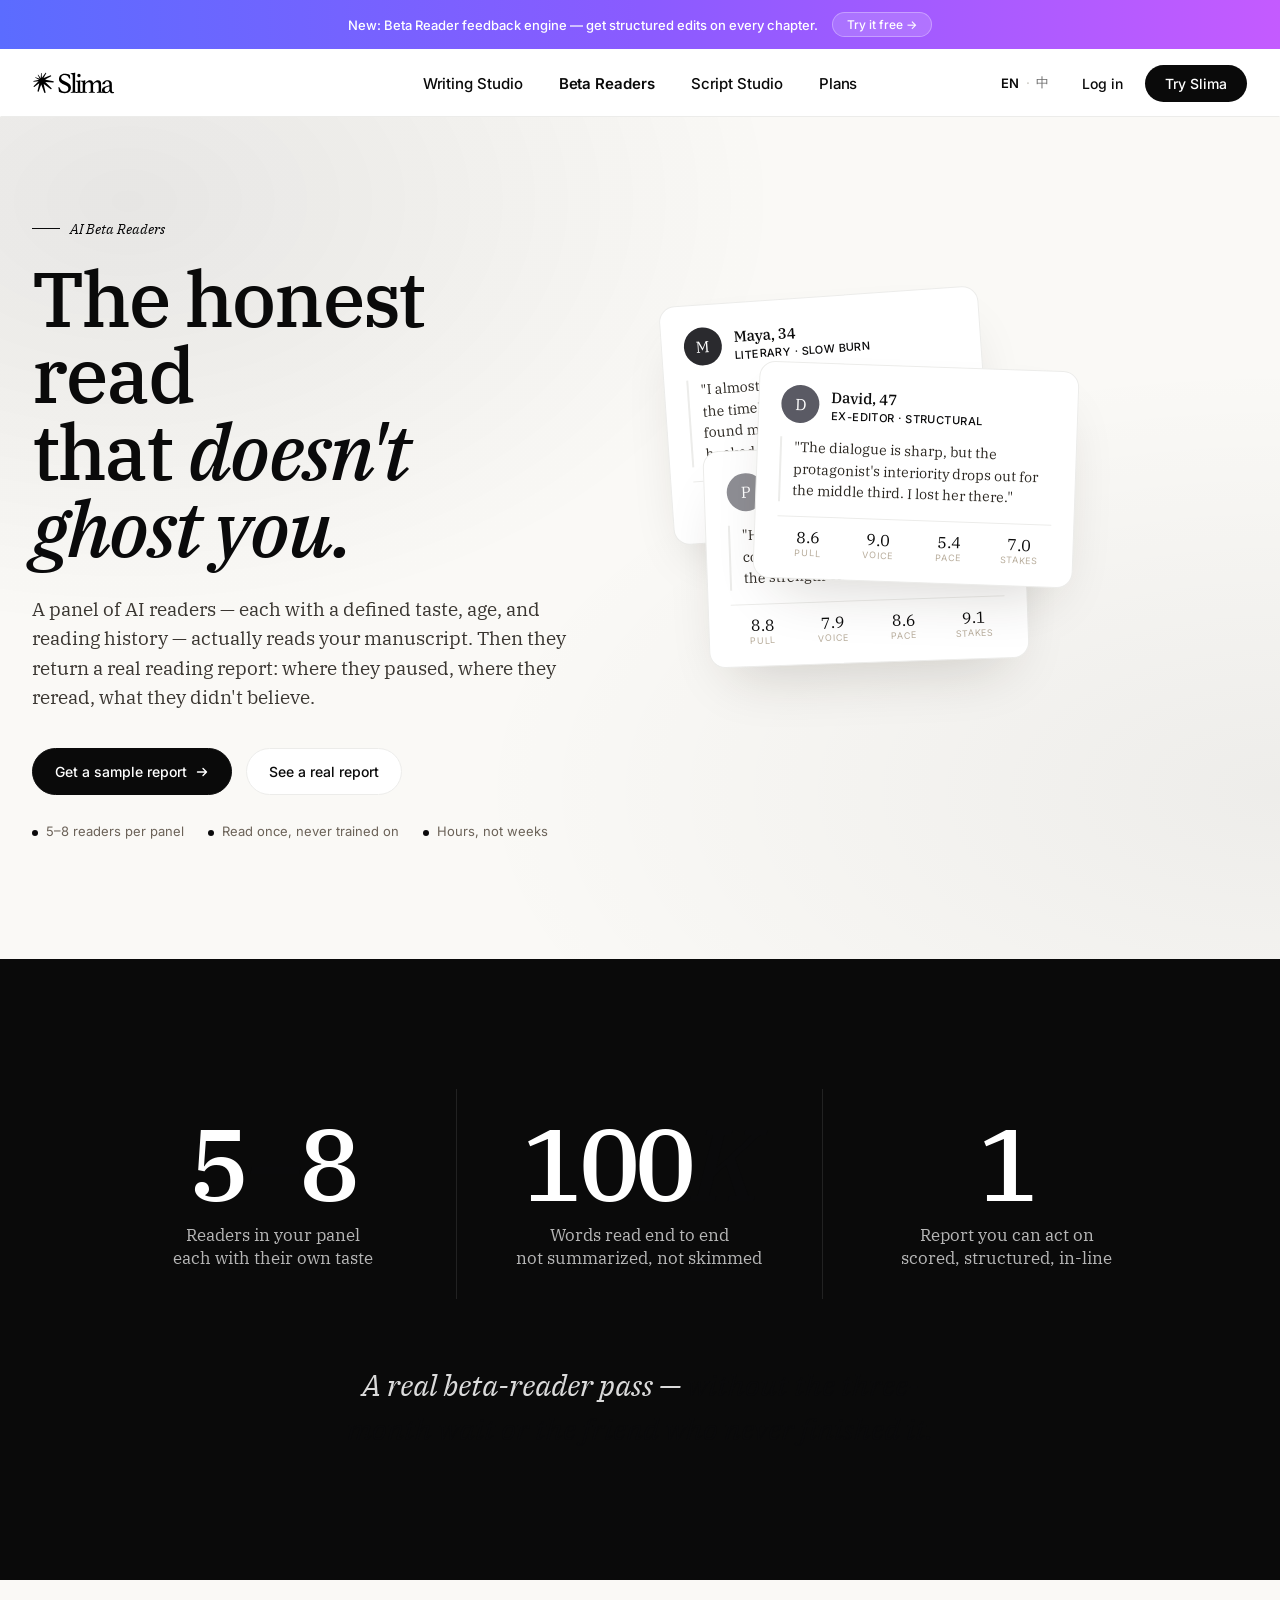
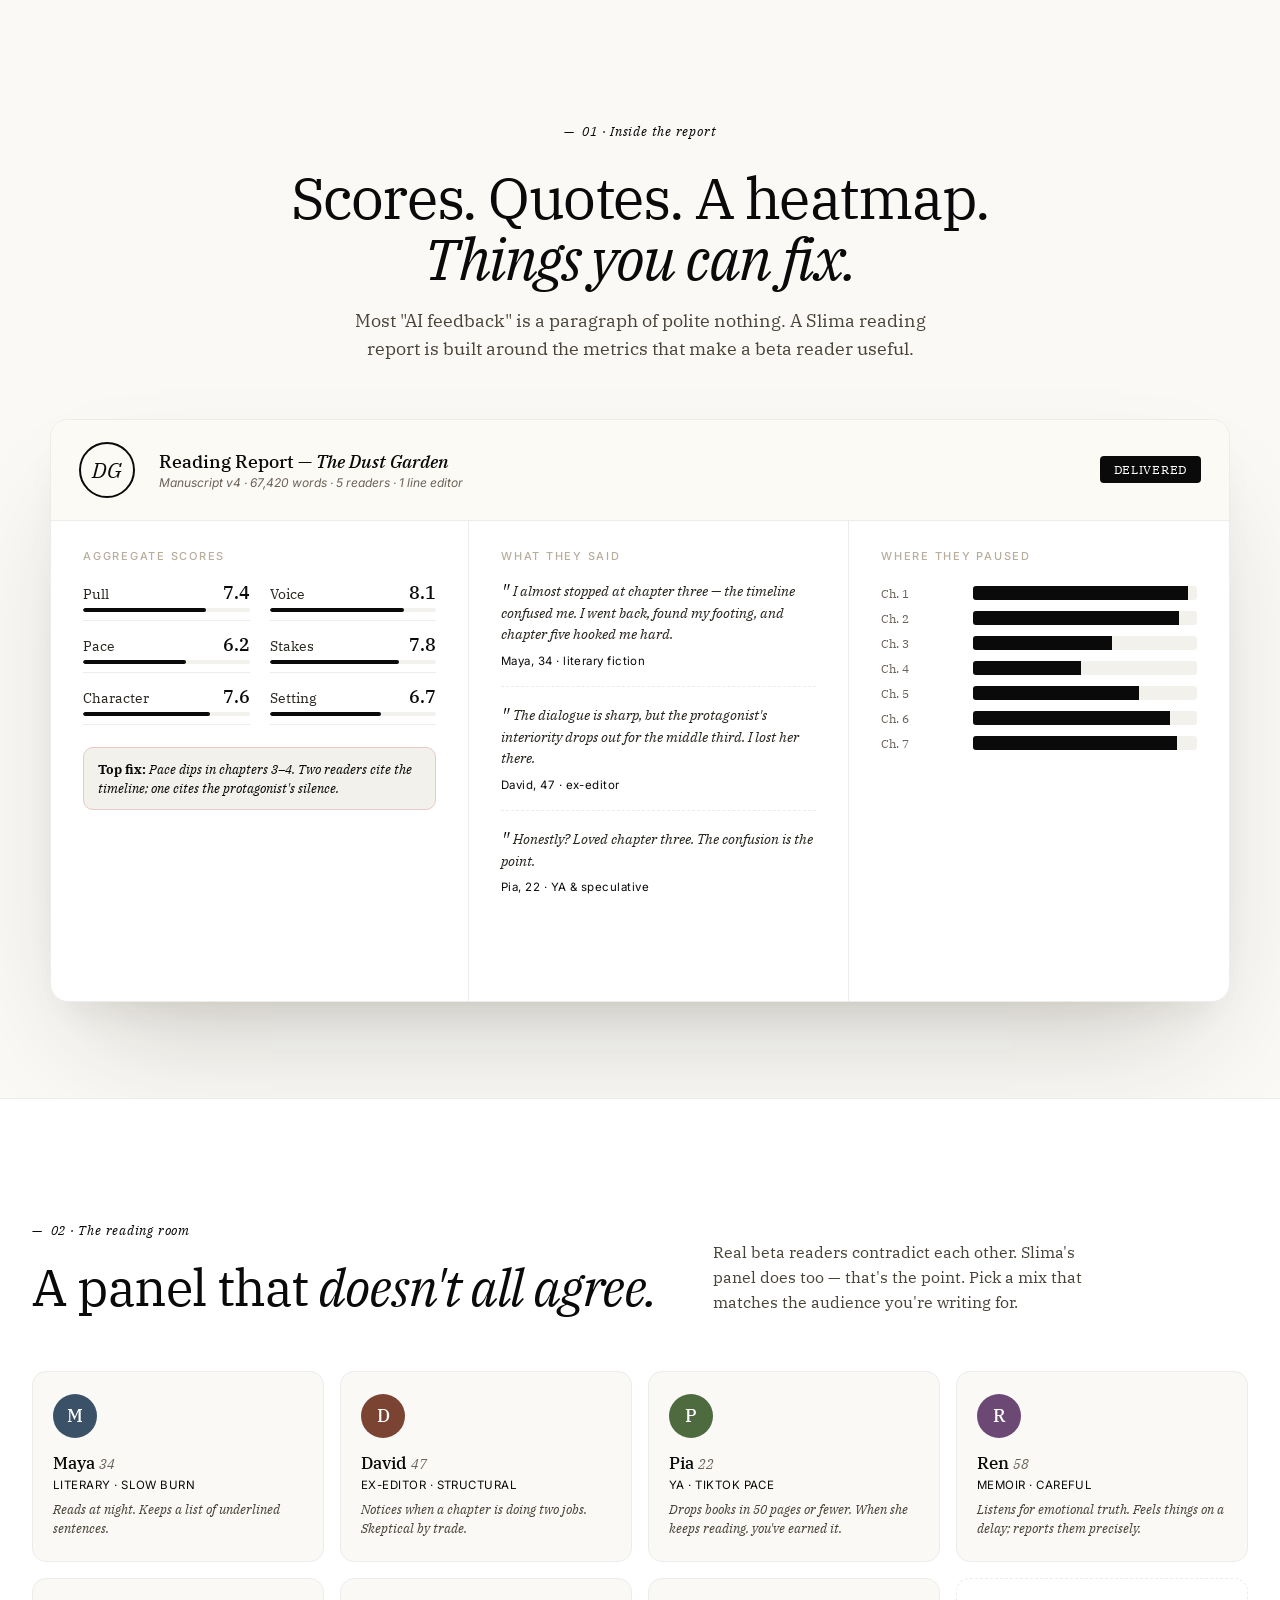
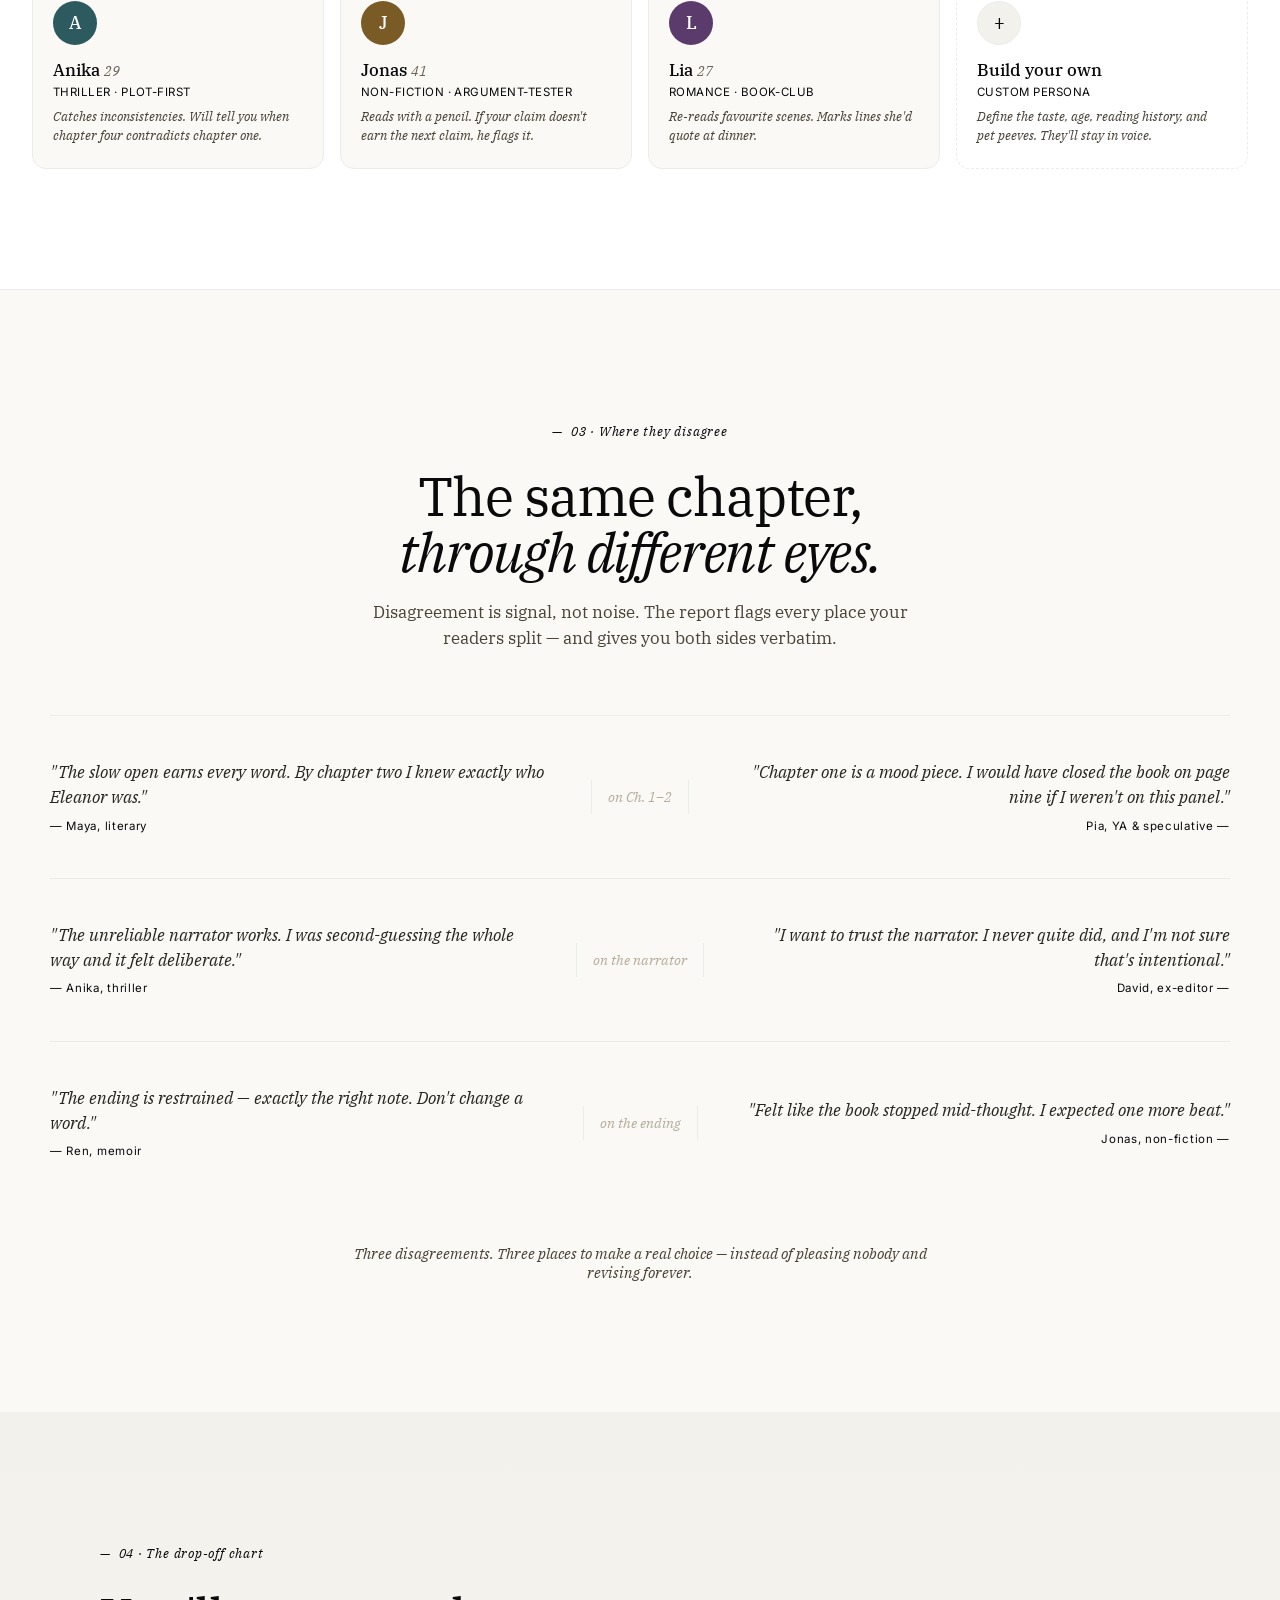
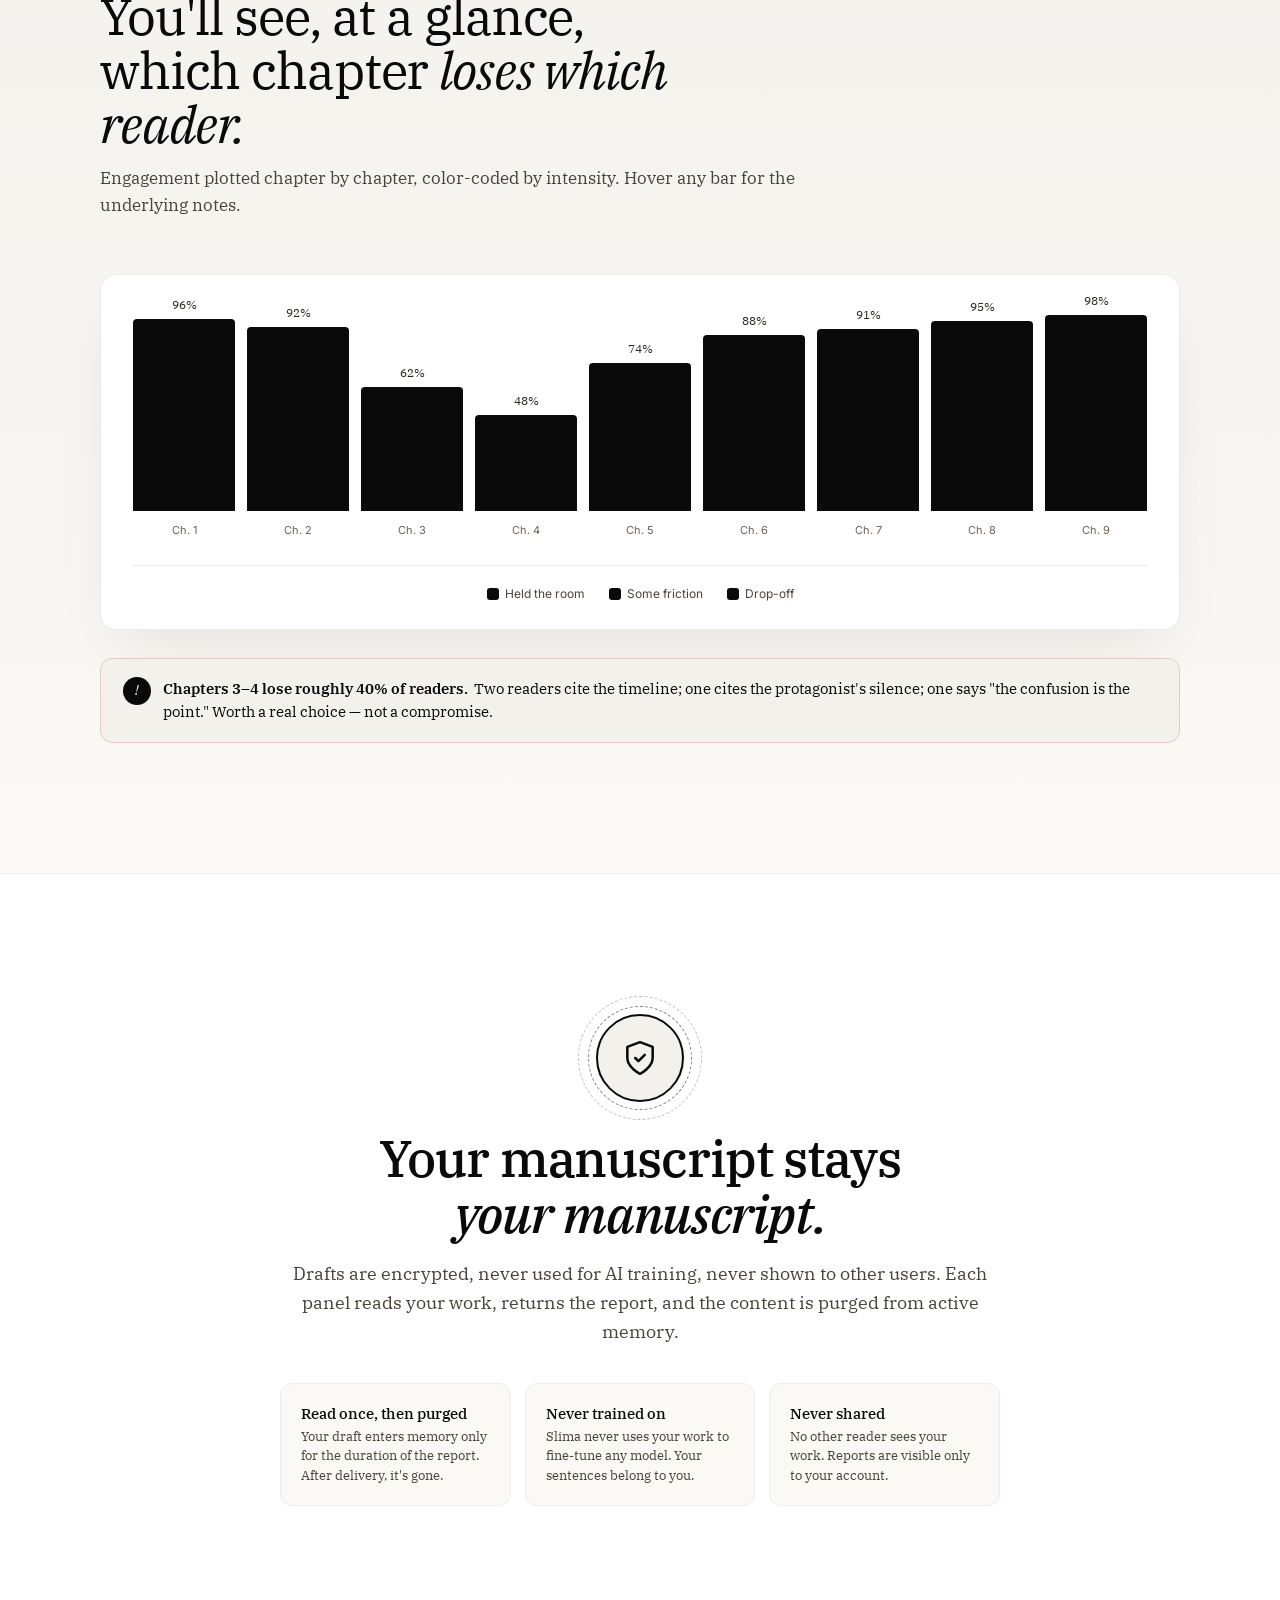
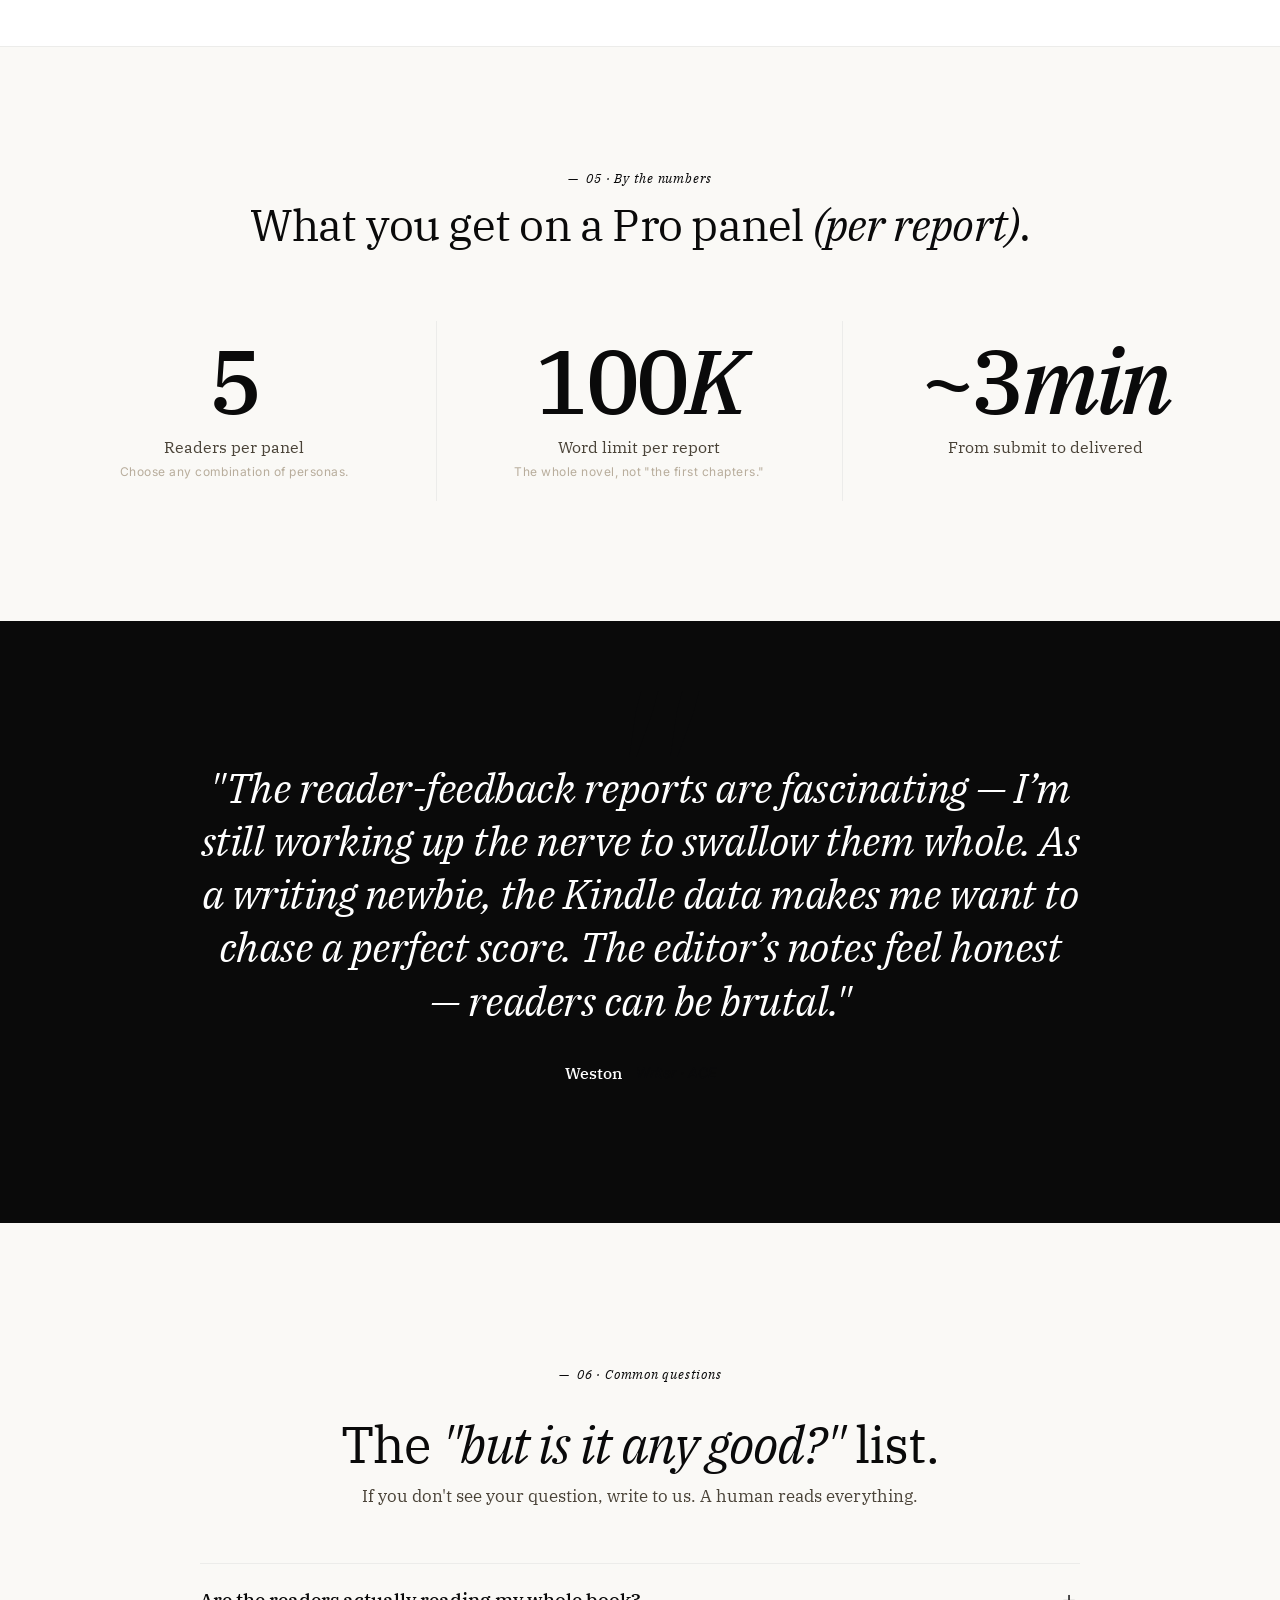
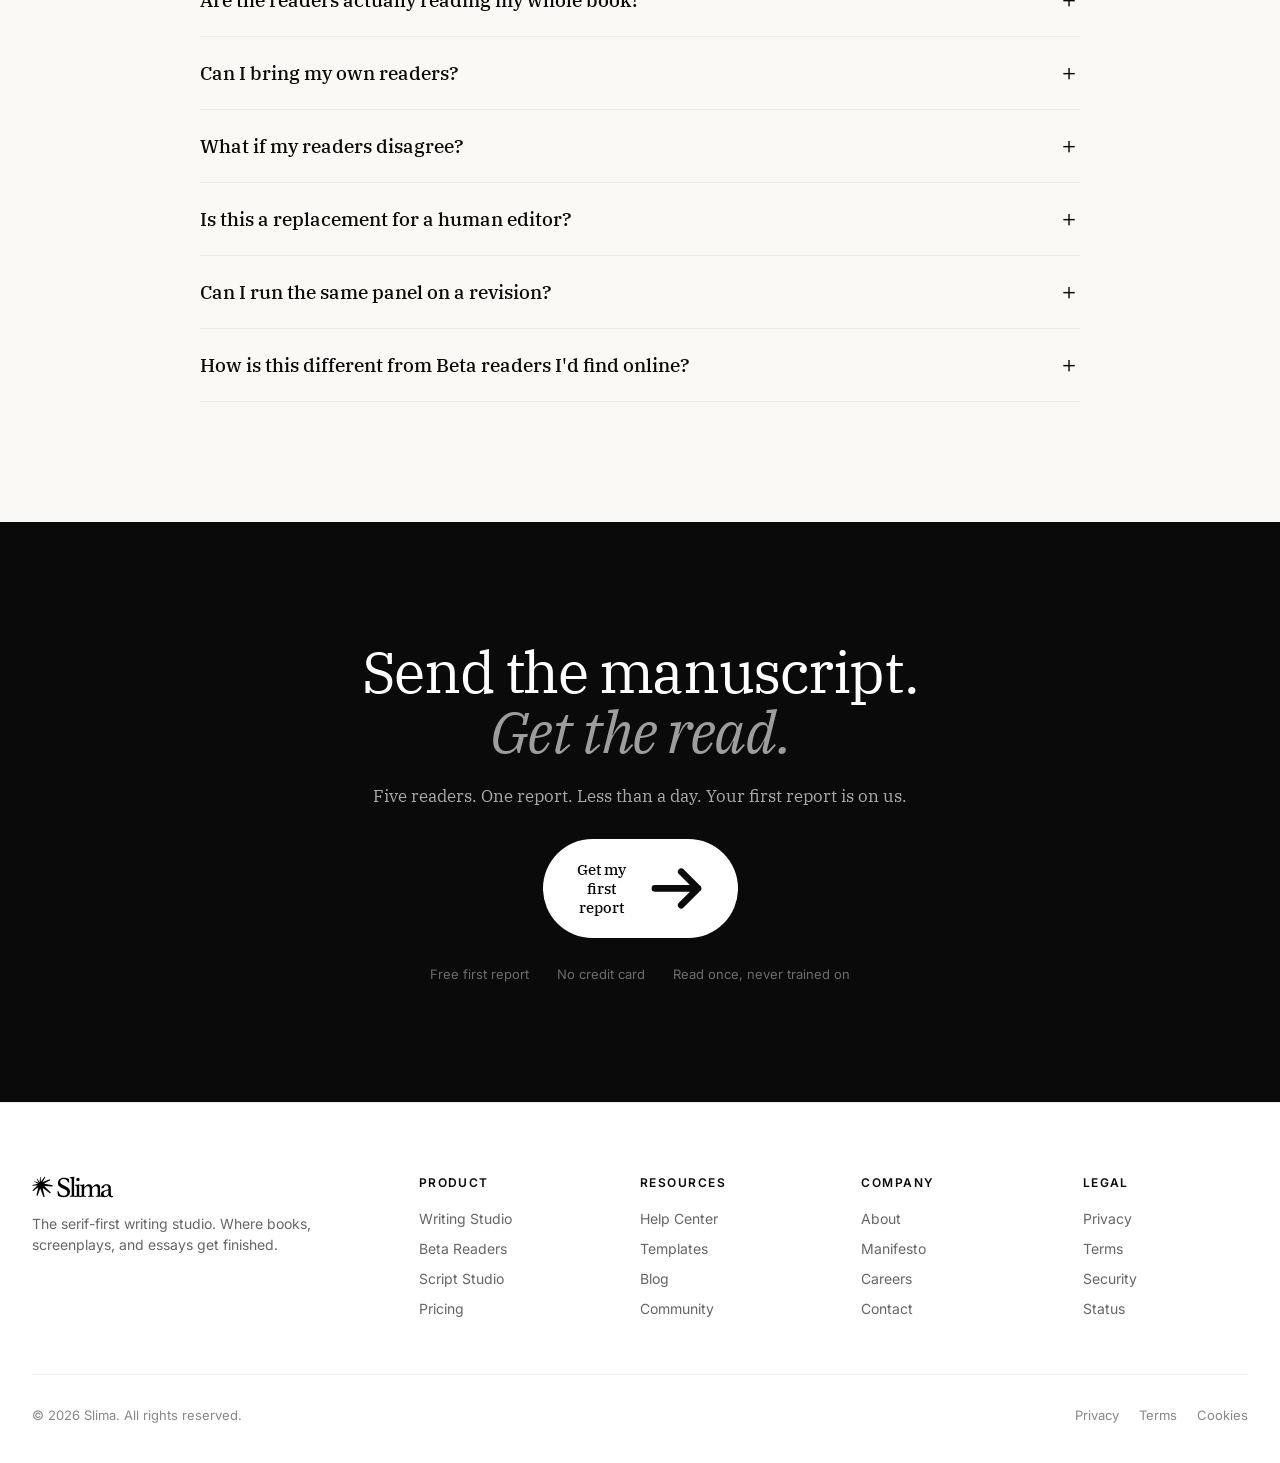
==== commit 44abe39e: "Sub-pages: title weights, real-app writing-studio mockup, normalize CTAs - Lighten section h2 weight" ====
--- a/beta-reader.html
+++ b/beta-reader.html
@@ -16,15 +16,14 @@
     --paper-2:  #f3f1ec;
     --rule:     #ececea;
     --ink-2:    #2a2a2e;
-    --green:    #2f9e6b;
-    --green-bg: #e6f4ec;
-    /* Legacy aliases — all collapsed to brand neutrals/green */
-    --wine:     #2f9e6b;
-    --wine-bg:  #e6f4ec;
-    --leaf:     #2f9e6b;
-    --leaf-bg:  #e6f4ec;
-    --warm:     #2f9e6b;
-    --warm-bg:  #e6f4ec;
+    --green:    #0a0a0b;
+    --green-bg: #f3f1ec;
+    --wine:     #0a0a0b;
+    --wine-bg:  #f3f1ec;
+    --leaf:     #0a0a0b;
+    --leaf-bg:  #f3f1ec;
+    --warm:     #0a0a0b;
+    --warm-bg:  #f3f1ec;
   }
   body { background: var(--paper); }
 
@@ -57,8 +56,8 @@
     content: '';
     position: absolute; inset: 0;
     background:
-      radial-gradient(ellipse at 10% 10%, rgba(47,158,107,0.08) 0%, transparent 40%),
-      radial-gradient(ellipse at 100% 80%, rgba(47,158,107,0.05) 0%, transparent 45%);
+      radial-gradient(ellipse at 10% 10%, rgba(10,10,11,0.08) 0%, transparent 40%),
+      radial-gradient(ellipse at 100% 80%, rgba(10,10,11,0.05) 0%, transparent 45%);
   }
   .br-hero-grid {
     max-width: 1280px;
@@ -90,9 +89,9 @@
   .br-hero h1 {
     font-family: 'IBM Plex Serif', serif;
     font-weight: 500;
-    font-size: clamp(46px, 6.4vw, 86px);
-    letter-spacing: -0.028em;
-    line-height: 0.96;
+    font-size: clamp(48px, 6vw, 88px);
+    letter-spacing: -0.025em;
+    line-height: 1.0;
     color: #0a0a0a;
     margin-bottom: 28px;
   }
@@ -254,7 +253,7 @@
   .br-mantra::before {
     content: '';
     position: absolute; inset: 0;
-    background: radial-gradient(ellipse at 50% 100%, rgba(47,158,107,0.12) 0%, transparent 50%);
+    background: radial-gradient(ellipse at 50% 100%, rgba(10,10,11,0.12) 0%, transparent 50%);
   }
   .br-mantra-inner {
     max-width: 1100px; margin: 0 auto;
@@ -324,7 +323,7 @@
   .br-tour-inner { max-width: 1180px; margin: 0 auto; }
   .br-tour h2 {
     font-family: 'IBM Plex Serif', serif;
-    font-weight: 500;
+    font-weight: 400;
     font-size: clamp(36px, 4.5vw, 60px);
     line-height: 1.05;
     letter-spacing: -0.025em;
@@ -553,7 +552,7 @@
   }
   .br-library h2 {
     font-family: 'IBM Plex Serif', serif;
-    font-weight: 500;
+    font-weight: 400;
     font-size: clamp(32px, 4vw, 52px);
     letter-spacing: -0.022em;
     line-height: 1.05;
@@ -649,7 +648,7 @@
   }
   .br-disagree h2 {
     font-family: 'IBM Plex Serif', serif;
-    font-weight: 500;
+    font-weight: 400;
     font-size: clamp(32px, 4.2vw, 56px);
     letter-spacing: -0.022em;
     line-height: 1.05;
@@ -737,7 +736,7 @@
   }
   .br-heatmap h2 {
     font-family: 'IBM Plex Serif', serif;
-    font-weight: 500;
+    font-weight: 400;
     font-size: clamp(32px, 4vw, 52px);
     letter-spacing: -0.022em;
     line-height: 1.05;
@@ -933,7 +932,7 @@
   }
   .br-stats-head h2 {
     font-family: 'IBM Plex Serif', serif;
-    font-weight: 500;
+    font-weight: 400;
     font-size: clamp(28px, 3.4vw, 44px);
     letter-spacing: -0.018em;
     color: #0a0a0a;
@@ -1049,7 +1048,7 @@
   .br-faq-head { text-align: center; margin-bottom: 56px; }
   .br-faq-head h2 {
     font-family: 'IBM Plex Serif', serif;
-    font-weight: 500;
+    font-weight: 400;
     font-size: clamp(32px, 4vw, 52px);
     letter-spacing: -0.022em;
     margin: 14px 0 8px;
@@ -1104,14 +1103,14 @@
   .br-cta {
     background: #0a0a0a;
     color: #fff;
-    padding: 140px 32px;
+    padding: 120px 32px;
     text-align: center;
   }
   .br-cta-inner { max-width: 800px; margin: 0 auto; }
   .br-cta h2 {
     font-family: 'IBM Plex Serif', serif;
-    font-weight: 500;
-    font-size: clamp(40px, 5.5vw, 76px);
+    font-weight: 400;
+    font-size: clamp(36px, 4.5vw, 60px);
     letter-spacing: -0.025em;
     line-height: 1.05;
     color: #fff;
@@ -1120,18 +1119,18 @@
   .br-cta h2 em { font-style: italic; color: rgba(255,255,255,0.6); }
   .br-cta p {
     font-family: 'IBM Plex Serif', serif;
-    font-size: 19px;
+    font-size: 17px;
     color: rgba(255,255,255,0.65);
-    margin-bottom: 36px;
+    margin-bottom: 32px;
   }
   .br-cta-btn {
     display: inline-flex; align-items: center; gap: 10px;
     background: #fff; color: #0a0a0a;
-    padding: 18px 32px;
+    padding: 16px 28px;
     border-radius: 100px;
     text-decoration: none;
     font-family: 'IBM Plex Serif', serif;
-    font-size: 17px;
+    font-size: 15px;
     font-weight: 500;
     transition: transform 0.2s;
   }
@@ -1233,7 +1232,7 @@
       <div class="reports-fan">
         <div class="report-card c1">
           <div class="head">
-            <div class="av" style="background:#3b5168;">M</div>
+            <div class="av" style="background:#2a2a2e;">M</div>
             <div class="who">Maya, 34<span class="tag">LITERARY · SLOW BURN</span></div>
           </div>
           <div class="quote">"I almost stopped at chapter three — the timeline confused me. I went back, found my footing, and chapter five hooked me hard."</div>
@@ -1247,7 +1246,7 @@
 
         <div class="report-card c2">
           <div class="head">
-            <div class="av" style="background:#7a4332;">D</div>
+            <div class="av" style="background:#5a5a64;">D</div>
             <div class="who">David, 47<span class="tag">EX-EDITOR · STRUCTURAL</span></div>
           </div>
           <div class="quote">"The dialogue is sharp, but the protagonist's interiority drops out for the middle third. I lost her there."</div>
@@ -1261,7 +1260,7 @@
 
         <div class="report-card c3">
           <div class="head">
-            <div class="av" style="background:#4d6b3e;">P</div>
+            <div class="av" style="background:#8e8e94;">P</div>
             <div class="who">Pia, 22<span class="tag">YA &amp; SPECULATIVE · TIKTOK PACE</span></div>
           </div>
           <div class="quote">"Honestly? Loved chapter three. The confusion is the point. I'd buy this on the strength of that scene alone."</div>
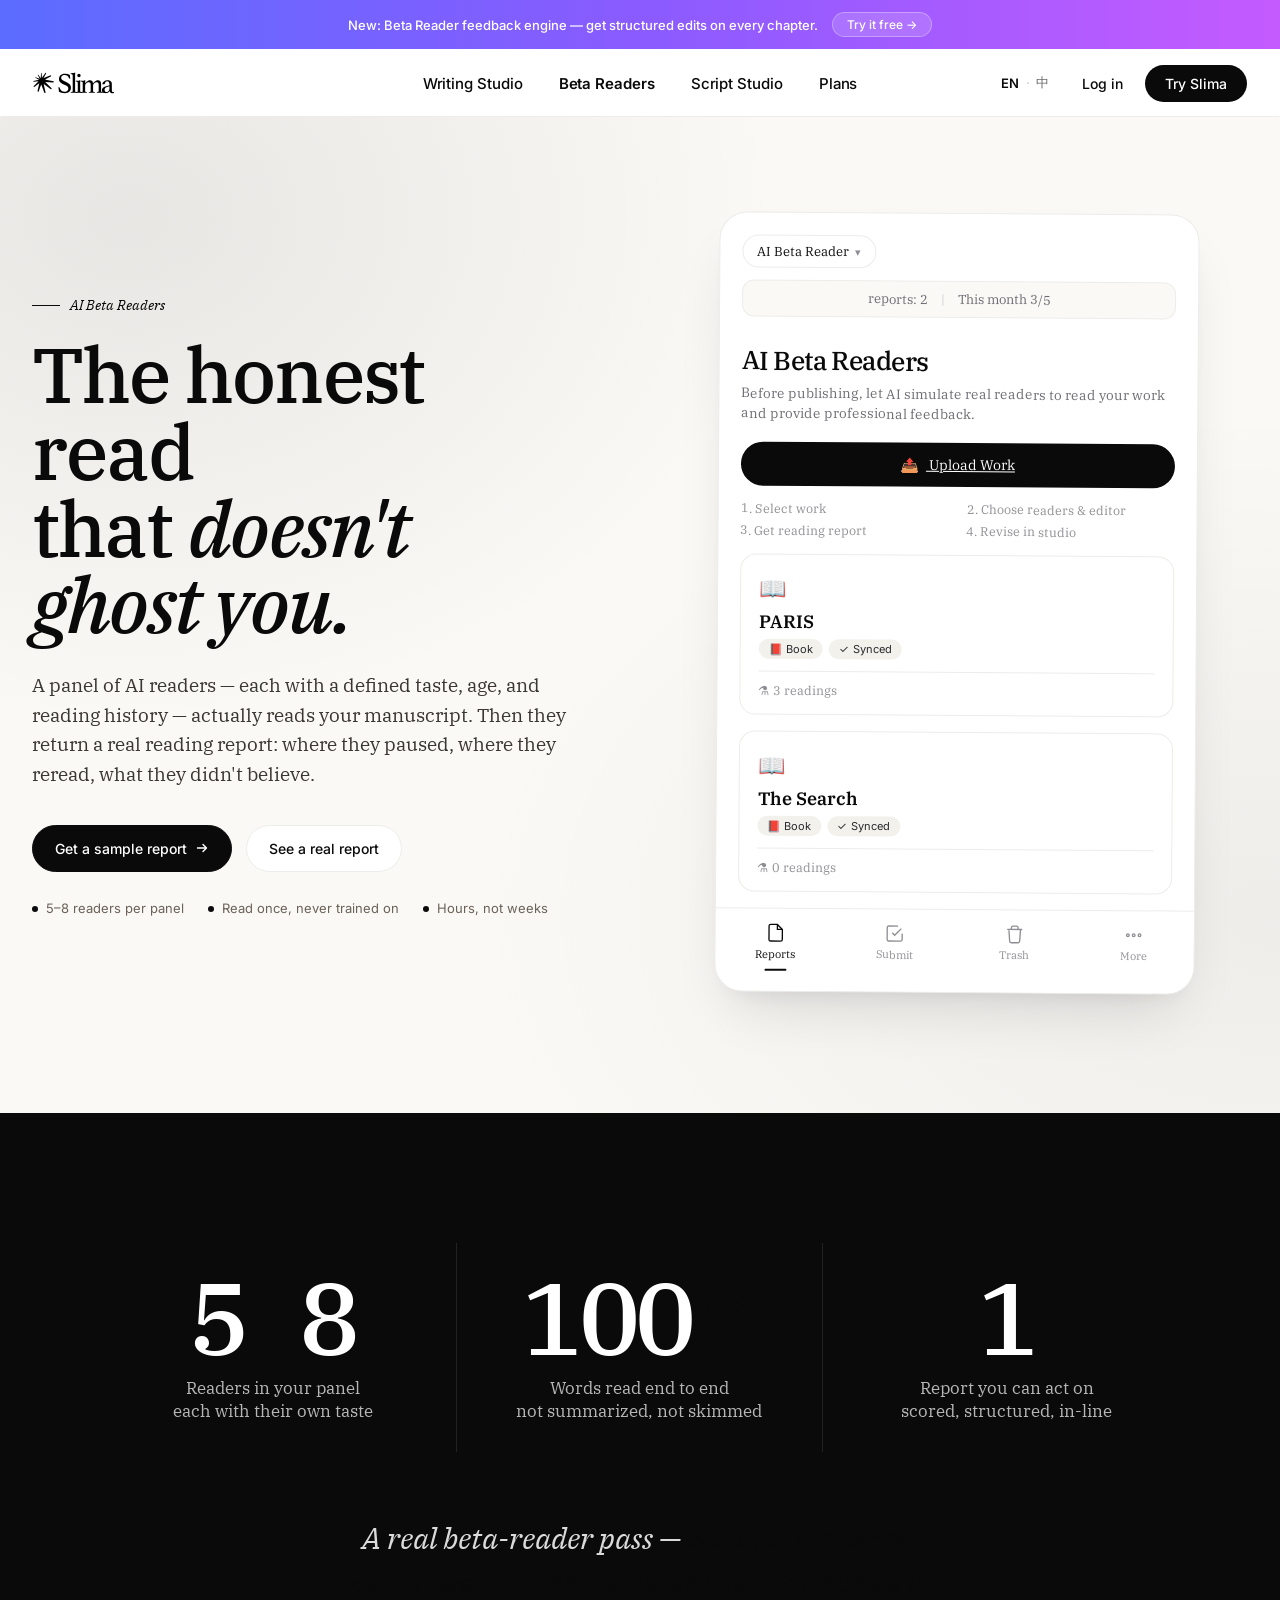
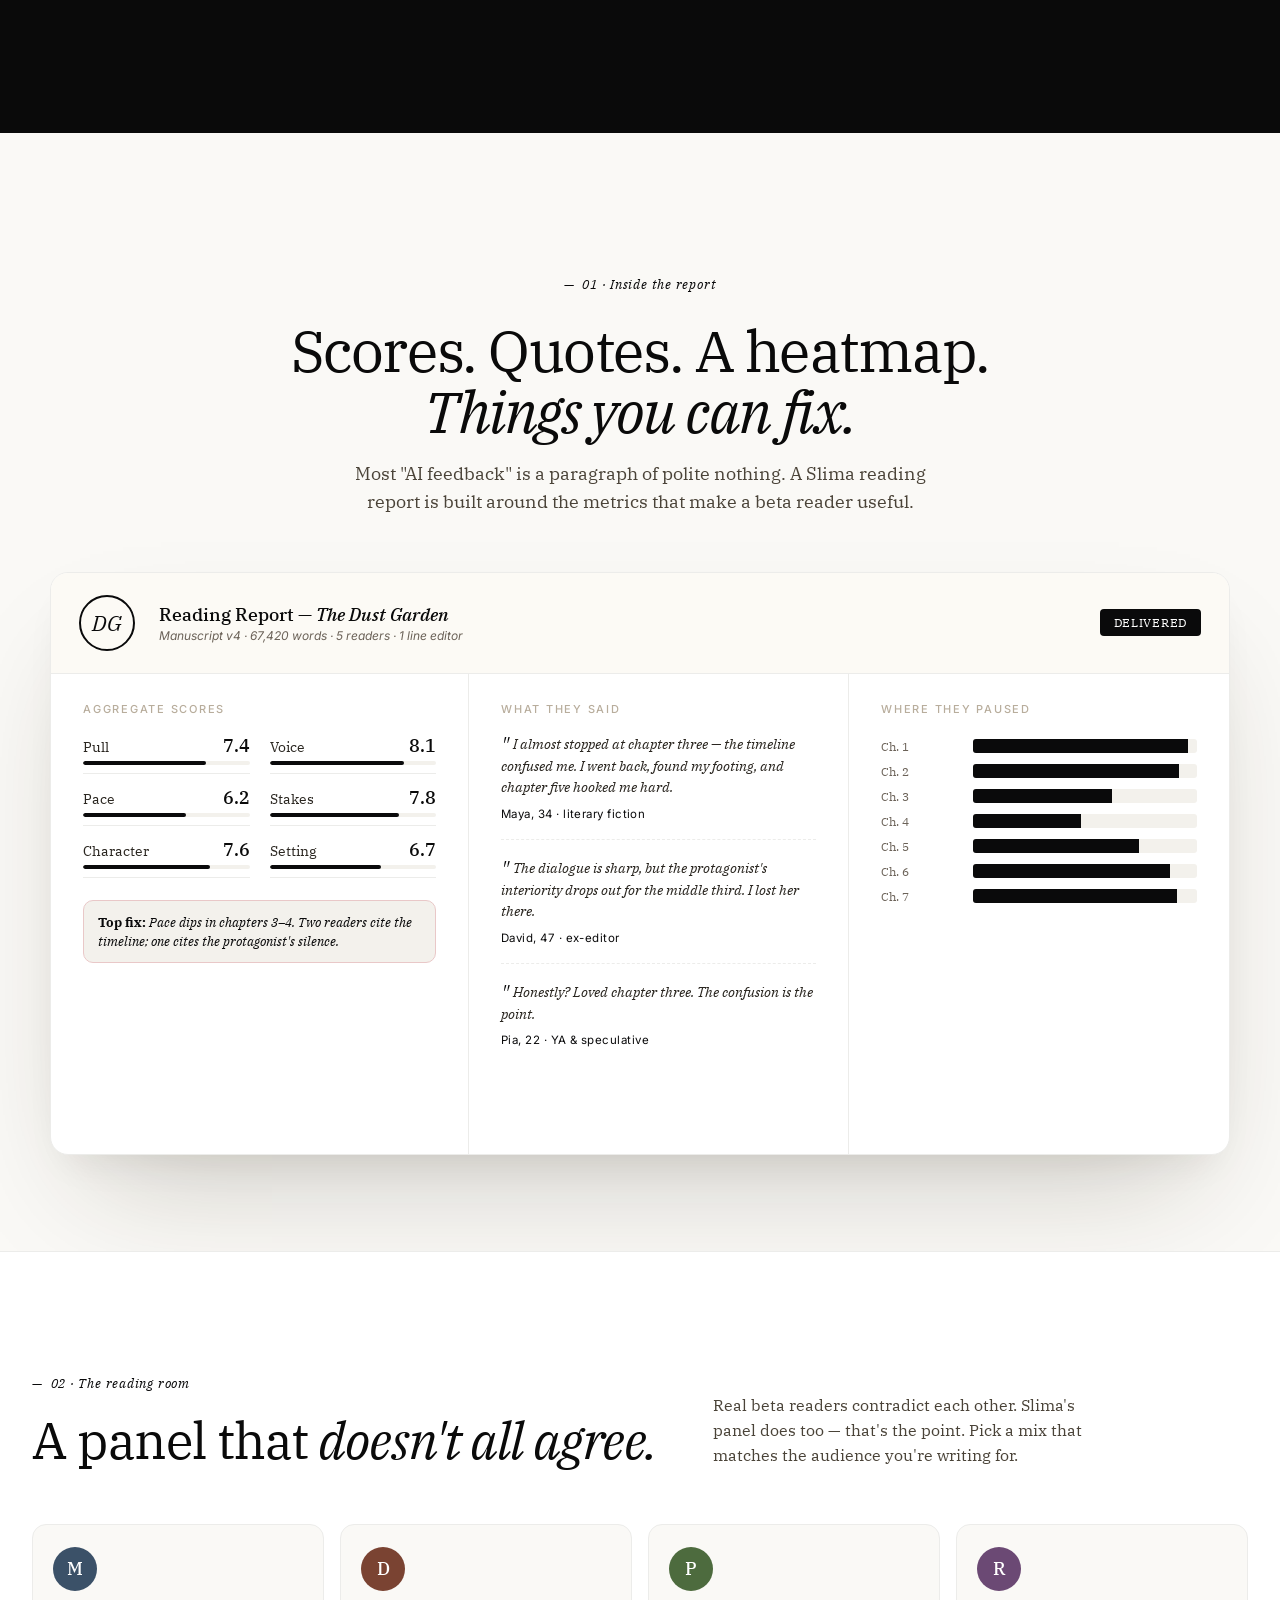
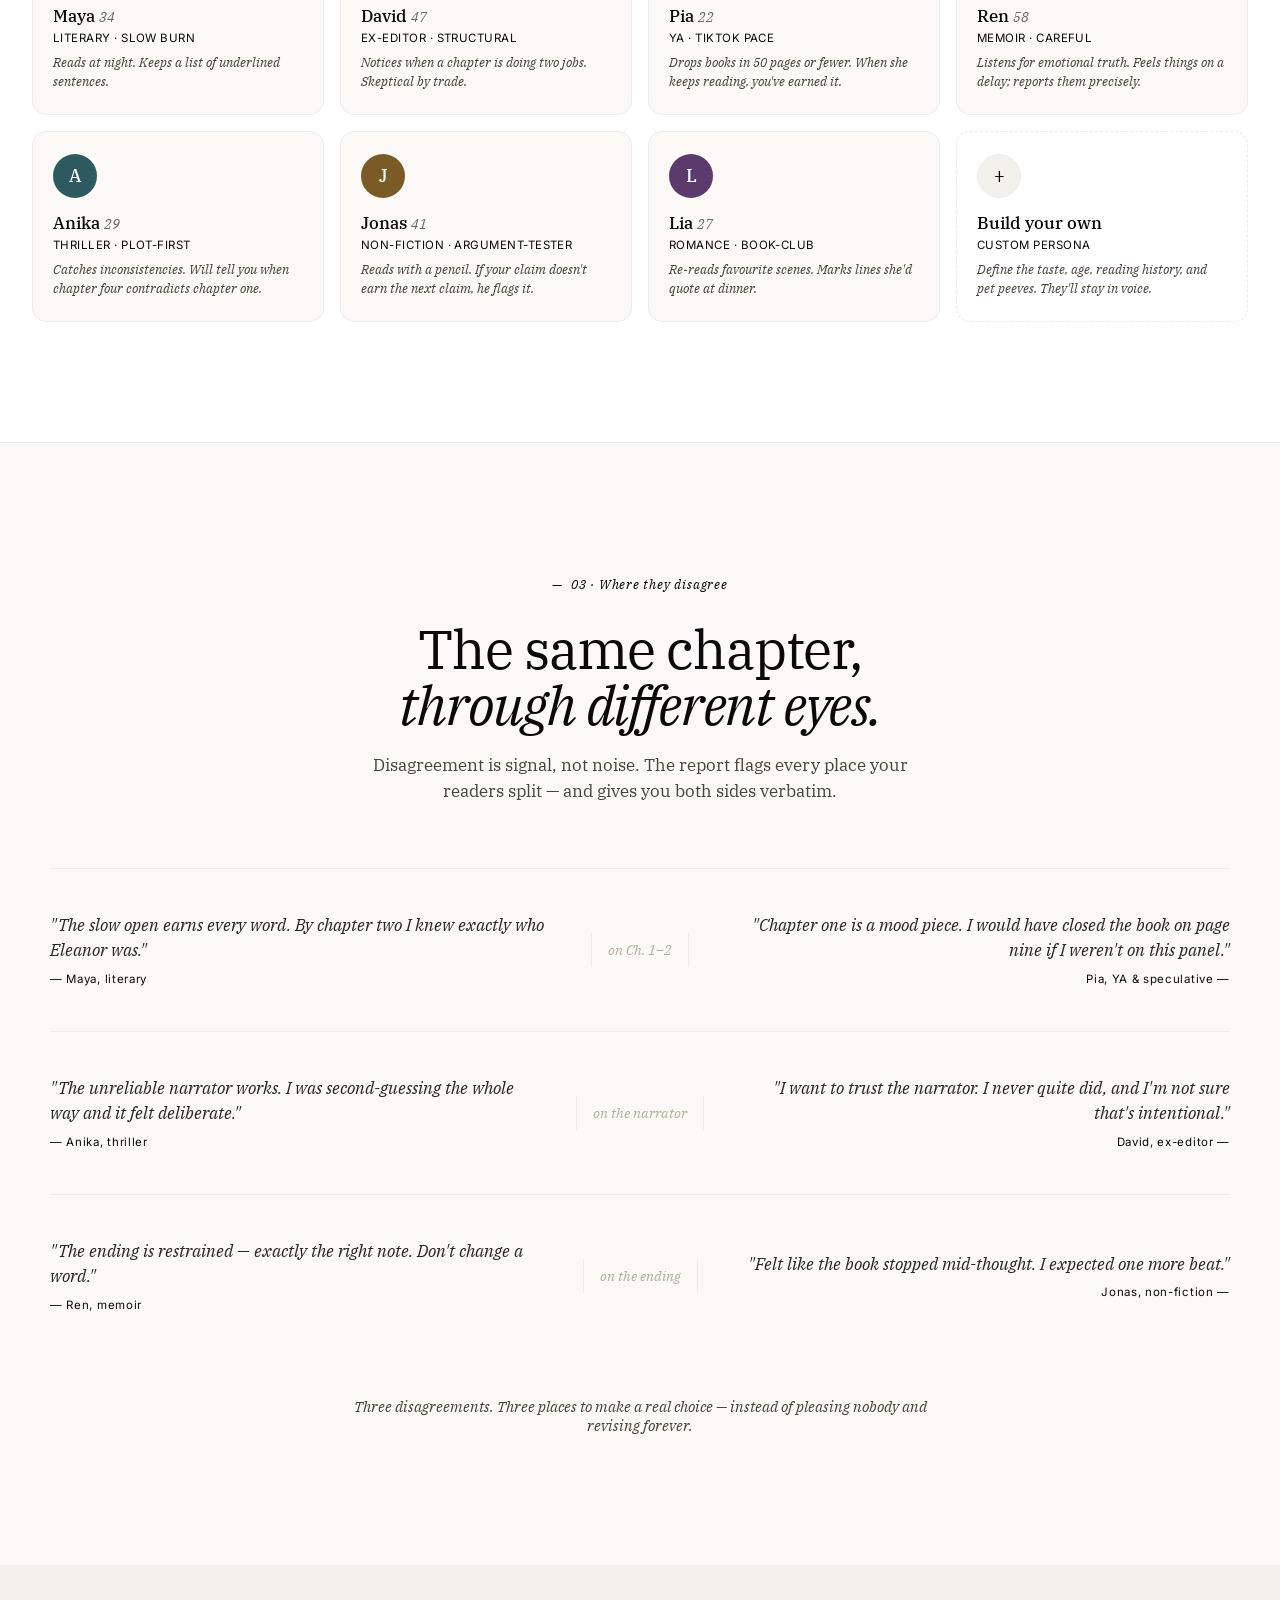
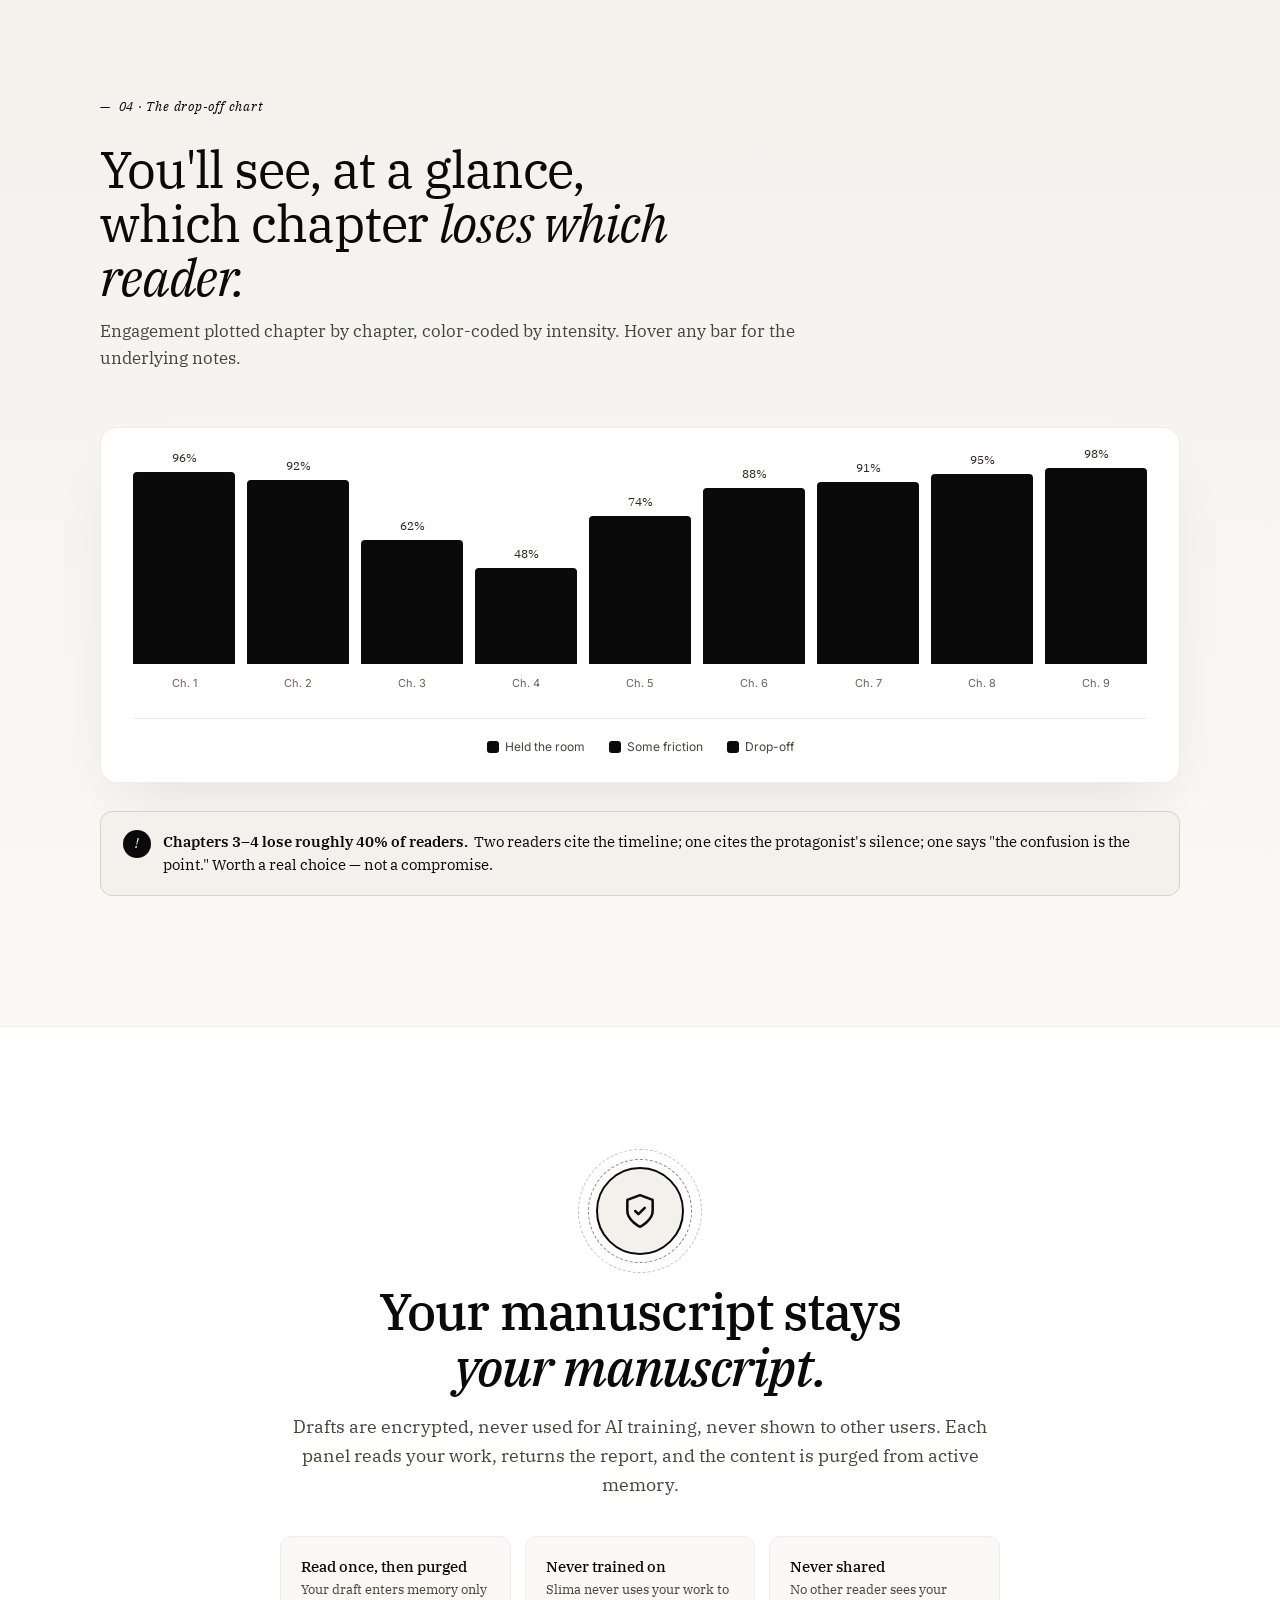
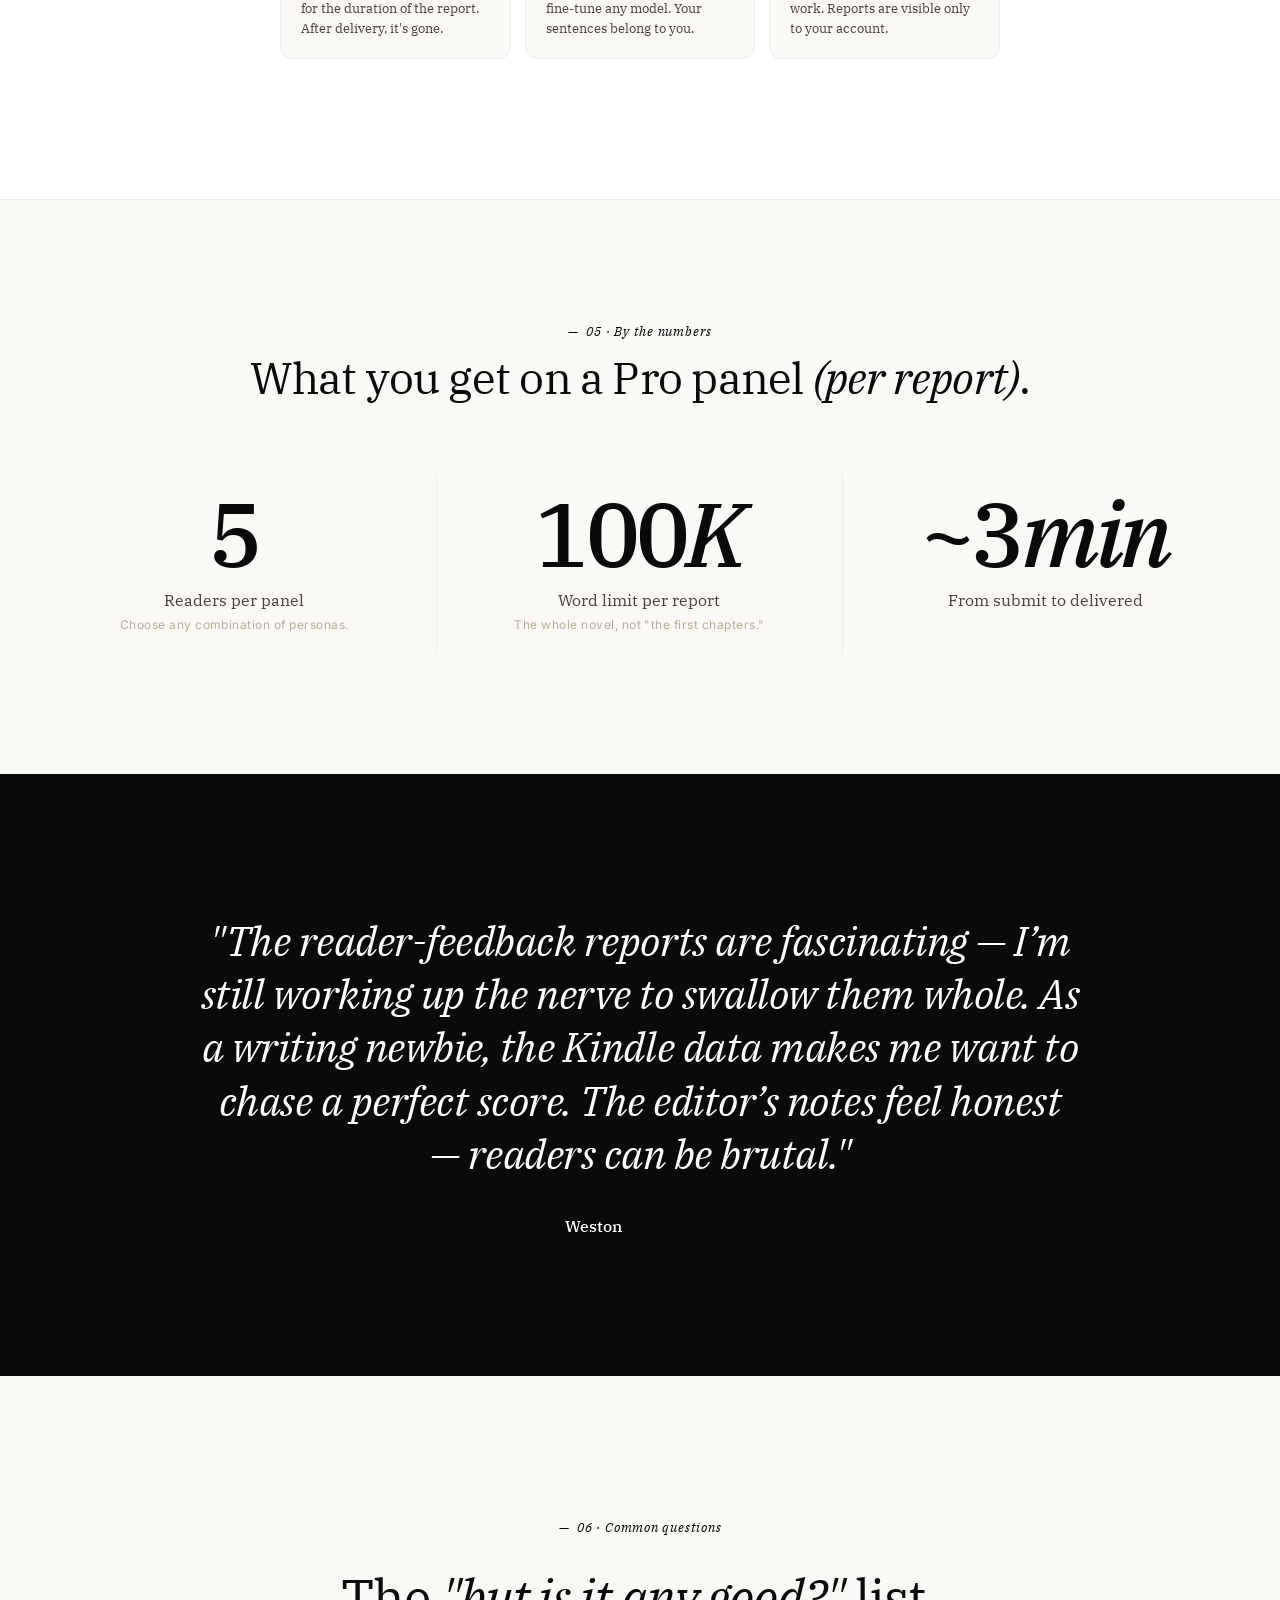
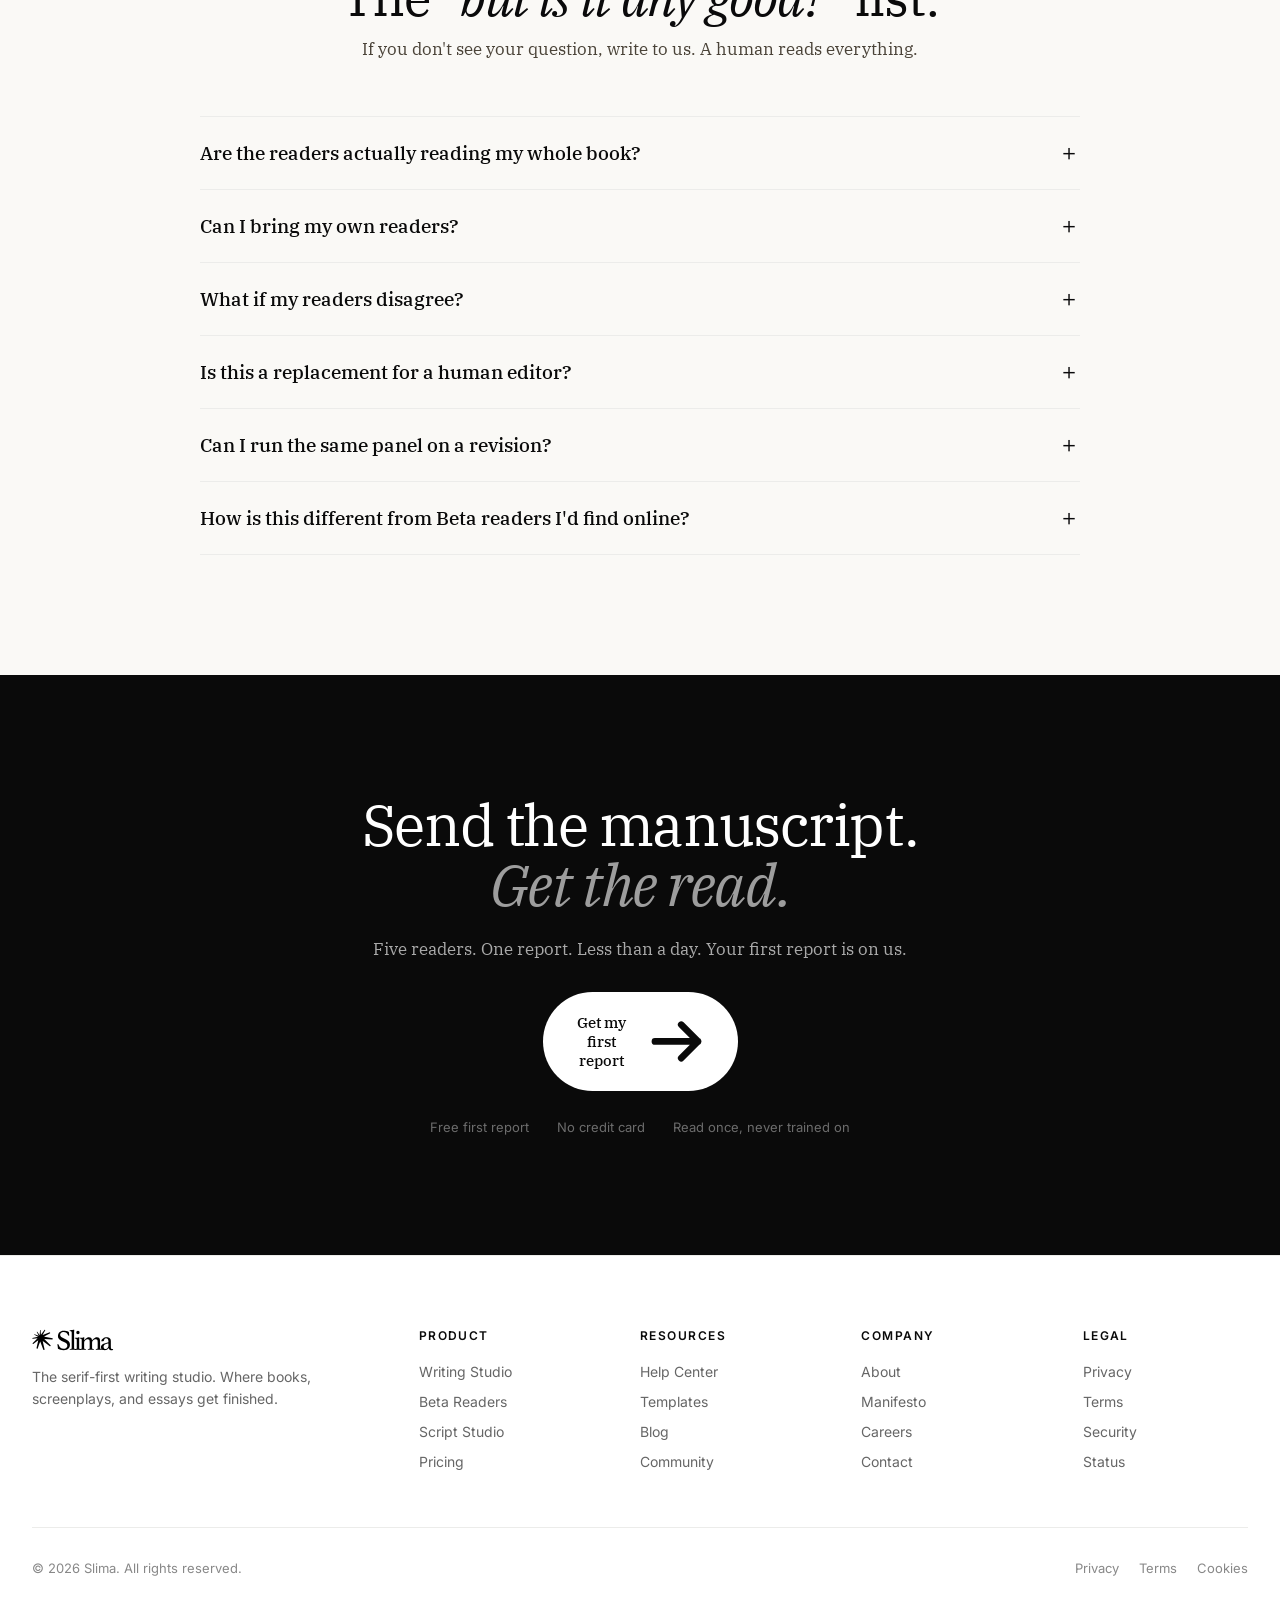
==== commit e96978d1: "Beta-reader & script-studio: real-app mockups based on app.slima.ai After visiting app.slima.ai via " ====
--- a/beta-reader.html
+++ b/beta-reader.html
@@ -128,6 +128,153 @@
     vertical-align: middle;
   }
 
+  /* Slima Beta Readers mockup — white shell, true to app */
+  .slima-app {
+    background: #ffffff;
+    border-radius: 28px;
+    overflow: hidden;
+    box-shadow: 0 30px 60px -20px rgba(10,10,15,0.14), 0 12px 24px -12px rgba(10,10,15,0.08);
+    border: 1px solid #ececea;
+    max-width: 480px; margin: 0 auto;
+    color: #0a0a0b;
+    font-family: 'IBM Plex Serif', serif;
+    transform: rotate(0.4deg);
+    transition: transform 0.5s ease;
+  }
+  .slima-app:hover { transform: rotate(0deg); }
+  .br-mock-head {
+    padding: 22px 22px 4px;
+  }
+  .br-mock-pill {
+    display: inline-flex; align-items: center; gap: 6px;
+    padding: 7px 14px;
+    border: 1px solid #ececea;
+    border-radius: 100px;
+    font-size: 13px;
+    color: #0a0a0b;
+  }
+  .br-mock-pill .chev { color: #8e8e94; font-size: 11px; }
+  .br-mock-status {
+    margin-top: 12px;
+    padding: 9px 14px;
+    background: #faf9f6;
+    border: 1px solid #ececea;
+    border-radius: 12px;
+    font-size: 13px;
+    color: #6b6b72;
+    text-align: center;
+  }
+  .br-mock-status .sep { color: #c8c8cc; margin: 0 10px; }
+  .br-mock-h1 {
+    font-family: 'IBM Plex Serif', serif;
+    font-weight: 500;
+    font-size: 26px;
+    letter-spacing: -0.02em;
+    margin: 22px 22px 6px;
+    color: #0a0a0b;
+  }
+  .br-mock-sub {
+    margin: 0 22px 18px;
+    font-size: 13.5px;
+    line-height: 1.5;
+    color: #6b6b72;
+  }
+  .br-mock-upload {
+    margin: 0 22px;
+    display: block;
+    text-align: center;
+    background: #0a0a0b;
+    color: #fff;
+    border-radius: 100px;
+    padding: 13px 20px;
+    font-size: 14px;
+    font-family: 'IBM Plex Serif', serif;
+  }
+  .br-mock-upload .ic { margin-right: 8px; }
+  .br-mock-steps {
+    margin: 14px 22px 16px;
+    display: grid;
+    grid-template-columns: 1fr 1fr;
+    gap: 6px 18px;
+    font-size: 12.5px;
+    color: #8e8e94;
+    font-family: 'IBM Plex Serif', serif;
+  }
+  .br-mock-card {
+    margin: 14px 22px 16px;
+    padding: 18px 18px 16px;
+    border: 1px solid #ececea;
+    border-radius: 16px;
+    background: #ffffff;
+  }
+  .br-mock-card .book {
+    font-size: 22px;
+    color: #2a2a2e;
+    margin-bottom: 8px;
+  }
+  .br-mock-card .title {
+    font-family: 'IBM Plex Serif', serif;
+    font-weight: 600;
+    font-size: 18px;
+    color: #0a0a0b;
+    margin-bottom: 6px;
+  }
+  .br-mock-card .badges {
+    display: flex; gap: 6px;
+    flex-wrap: wrap;
+  }
+  .br-mock-card .badges span {
+    padding: 3px 10px;
+    border-radius: 100px;
+    font-size: 11px;
+    font-family: 'Inter', sans-serif;
+  }
+  .br-mock-card .badges .book-b {
+    background: #f3f1ec;
+    color: #2a2a2e;
+  }
+  .br-mock-card .badges .synced {
+    background: #f3f1ec;
+    color: #2a2a2e;
+  }
+  .br-mock-card .badges .synced::before {
+    content: '✓';
+    margin-right: 4px;
+  }
+  .br-mock-card .divider {
+    border-top: 1px solid #ececea;
+    margin: 12px 0 10px;
+  }
+  .br-mock-card .readings {
+    display: flex; align-items: center; gap: 8px;
+    font-size: 12.5px;
+    color: #8e8e94;
+    font-family: 'IBM Plex Serif', serif;
+  }
+  .br-mock-nav {
+    display: grid;
+    grid-template-columns: repeat(4, 1fr);
+    border-top: 1px solid #ececea;
+    padding: 8px 0 14px;
+    background: #ffffff;
+  }
+  .br-mock-nav .item {
+    display: flex; flex-direction: column; align-items: center; gap: 4px;
+    padding: 6px 4px;
+    font-family: 'IBM Plex Serif', serif;
+    font-size: 11px;
+    color: #8e8e94;
+  }
+  .br-mock-nav .item.is-active { color: #0a0a0b; }
+  .br-mock-nav .item.is-active::after {
+    content: ''; display: block;
+    width: 22px; height: 2px;
+    background: #0a0a0b;
+    border-radius: 2px;
+    margin-top: 4px;
+  }
+  .br-mock-nav .item svg { width: 20px; height: 20px; }
+
   /* Fanned reader-report cards */
   .reports-fan {
     position: relative;
@@ -1229,46 +1376,56 @@
     </div>
 
     <div class="reveal d2">
-      <div class="reports-fan">
-        <div class="report-card c1">
-          <div class="head">
-            <div class="av" style="background:#2a2a2e;">M</div>
-            <div class="who">Maya, 34<span class="tag">LITERARY · SLOW BURN</span></div>
+      <div class="slima-app">
+        <div class="br-mock-head">
+          <div class="br-mock-pill">AI Beta Reader <span class="chev">▾</span></div>
+          <div class="br-mock-status">reports: 2 <span class="sep">|</span> This month 3/5</div>
+        </div>
+        <h3 class="br-mock-h1">AI Beta Readers</h3>
+        <p class="br-mock-sub">Before publishing, let AI simulate real readers to read your work and provide professional feedback.</p>
+        <a class="br-mock-upload" href="#"><span class="ic">📤</span> Upload Work</a>
+        <div class="br-mock-steps">
+          <span>1. Select work</span>
+          <span>2. Choose readers &amp; editor</span>
+          <span>3. Get reading report</span>
+          <span>4. Revise in studio</span>
+        </div>
+        <div class="br-mock-card">
+          <div class="book">📖</div>
+          <div class="title">PARIS</div>
+          <div class="badges">
+            <span class="book-b">📕 Book</span>
+            <span class="synced">Synced</span>
           </div>
-          <div class="quote">"I almost stopped at chapter three — the timeline confused me. I went back, found my footing, and chapter five hooked me hard."</div>
-          <div class="scores">
-            <div><div class="n">7.4</div><div class="l">Pull</div></div>
-            <div><div class="n">8.1</div><div class="l">Voice</div></div>
-            <div><div class="n">6.2</div><div class="l">Pace</div></div>
-            <div><div class="n">7.8</div><div class="l">Stakes</div></div>
+          <div class="divider"></div>
+          <div class="readings">⚗ 3 readings</div>
+        </div>
+        <div class="br-mock-card">
+          <div class="book">📖</div>
+          <div class="title">The Search</div>
+          <div class="badges">
+            <span class="book-b">📕 Book</span>
+            <span class="synced">Synced</span>
           </div>
+          <div class="divider"></div>
+          <div class="readings">⚗ 0 readings</div>
         </div>
-
-        <div class="report-card c2">
-          <div class="head">
-            <div class="av" style="background:#5a5a64;">D</div>
-            <div class="who">David, 47<span class="tag">EX-EDITOR · STRUCTURAL</span></div>
+        <div class="br-mock-nav">
+          <div class="item is-active">
+            <svg viewBox="0 0 24 24" fill="none" stroke="currentColor" stroke-width="1.6"><path d="M14 2H6a2 2 0 00-2 2v16a2 2 0 002 2h12a2 2 0 002-2V8z"/><path d="M14 2v6h6"/></svg>
+            Reports
           </div>
-          <div class="quote">"The dialogue is sharp, but the protagonist's interiority drops out for the middle third. I lost her there."</div>
-          <div class="scores">
-            <div><div class="n">8.6</div><div class="l">Pull</div></div>
-            <div><div class="n">9.0</div><div class="l">Voice</div></div>
-            <div><div class="n">5.4</div><div class="l">Pace</div></div>
-            <div><div class="n">7.0</div><div class="l">Stakes</div></div>
+          <div class="item">
+            <svg viewBox="0 0 24 24" fill="none" stroke="currentColor" stroke-width="1.6"><path d="M9 11l3 3 8-8M21 12v7a2 2 0 01-2 2H5a2 2 0 01-2-2V5a2 2 0 012-2h11"/></svg>
+            Submit
           </div>
-        </div>
-
-        <div class="report-card c3">
-          <div class="head">
-            <div class="av" style="background:#8e8e94;">P</div>
-            <div class="who">Pia, 22<span class="tag">YA &amp; SPECULATIVE · TIKTOK PACE</span></div>
+          <div class="item">
+            <svg viewBox="0 0 24 24" fill="none" stroke="currentColor" stroke-width="1.6"><path d="M3 6h18M8 6V4a2 2 0 012-2h4a2 2 0 012 2v2M5 6l1 14a2 2 0 002 2h8a2 2 0 002-2l1-14"/></svg>
+            Trash
           </div>
-          <div class="quote">"Honestly? Loved chapter three. The confusion is the point. I'd buy this on the strength of that scene alone."</div>
-          <div class="scores">
-            <div><div class="n">8.8</div><div class="l">Pull</div></div>
-            <div><div class="n">7.9</div><div class="l">Voice</div></div>
-            <div><div class="n">8.6</div><div class="l">Pace</div></div>
-            <div><div class="n">9.1</div><div class="l">Stakes</div></div>
+          <div class="item">
+            <svg viewBox="0 0 24 24" fill="none" stroke="currentColor" stroke-width="1.6"><circle cx="5" cy="12" r="1.6"/><circle cx="12" cy="12" r="1.6"/><circle cx="19" cy="12" r="1.6"/></svg>
+            More
           </div>
         </div>
       </div>
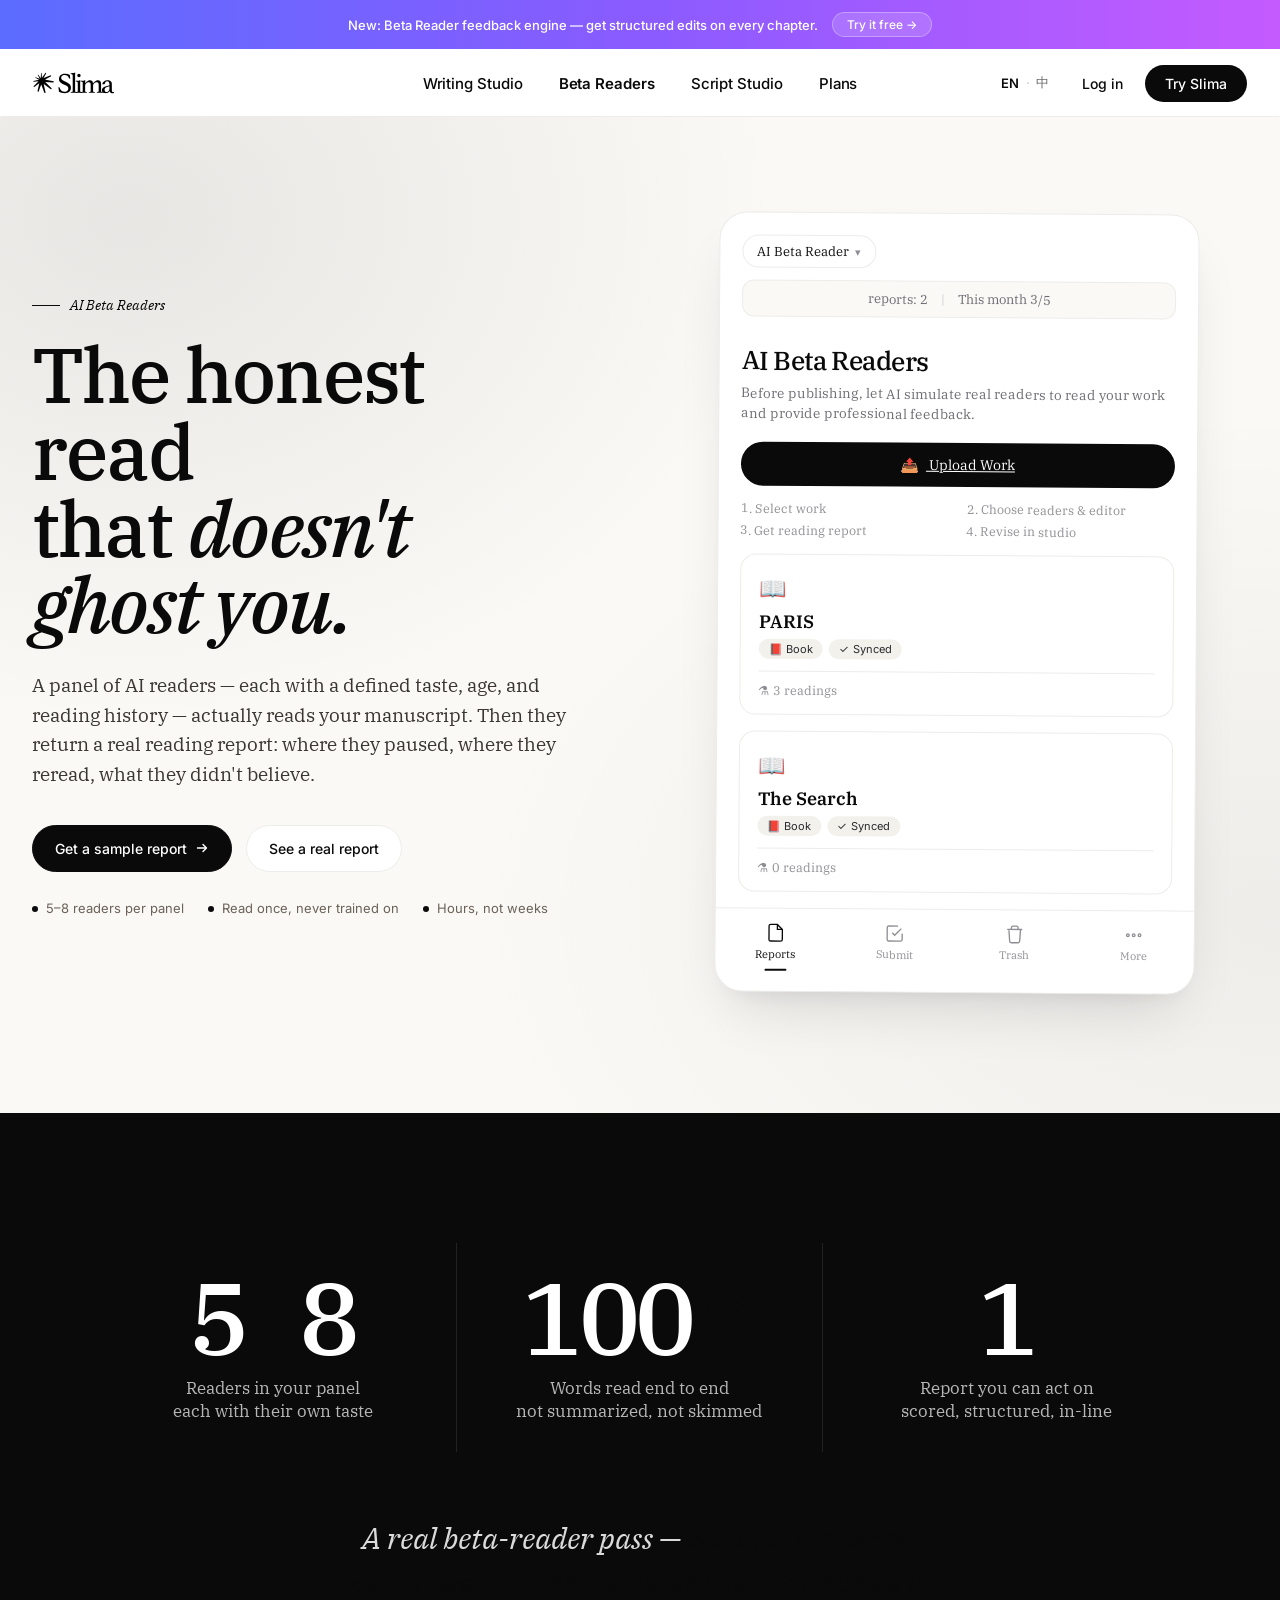
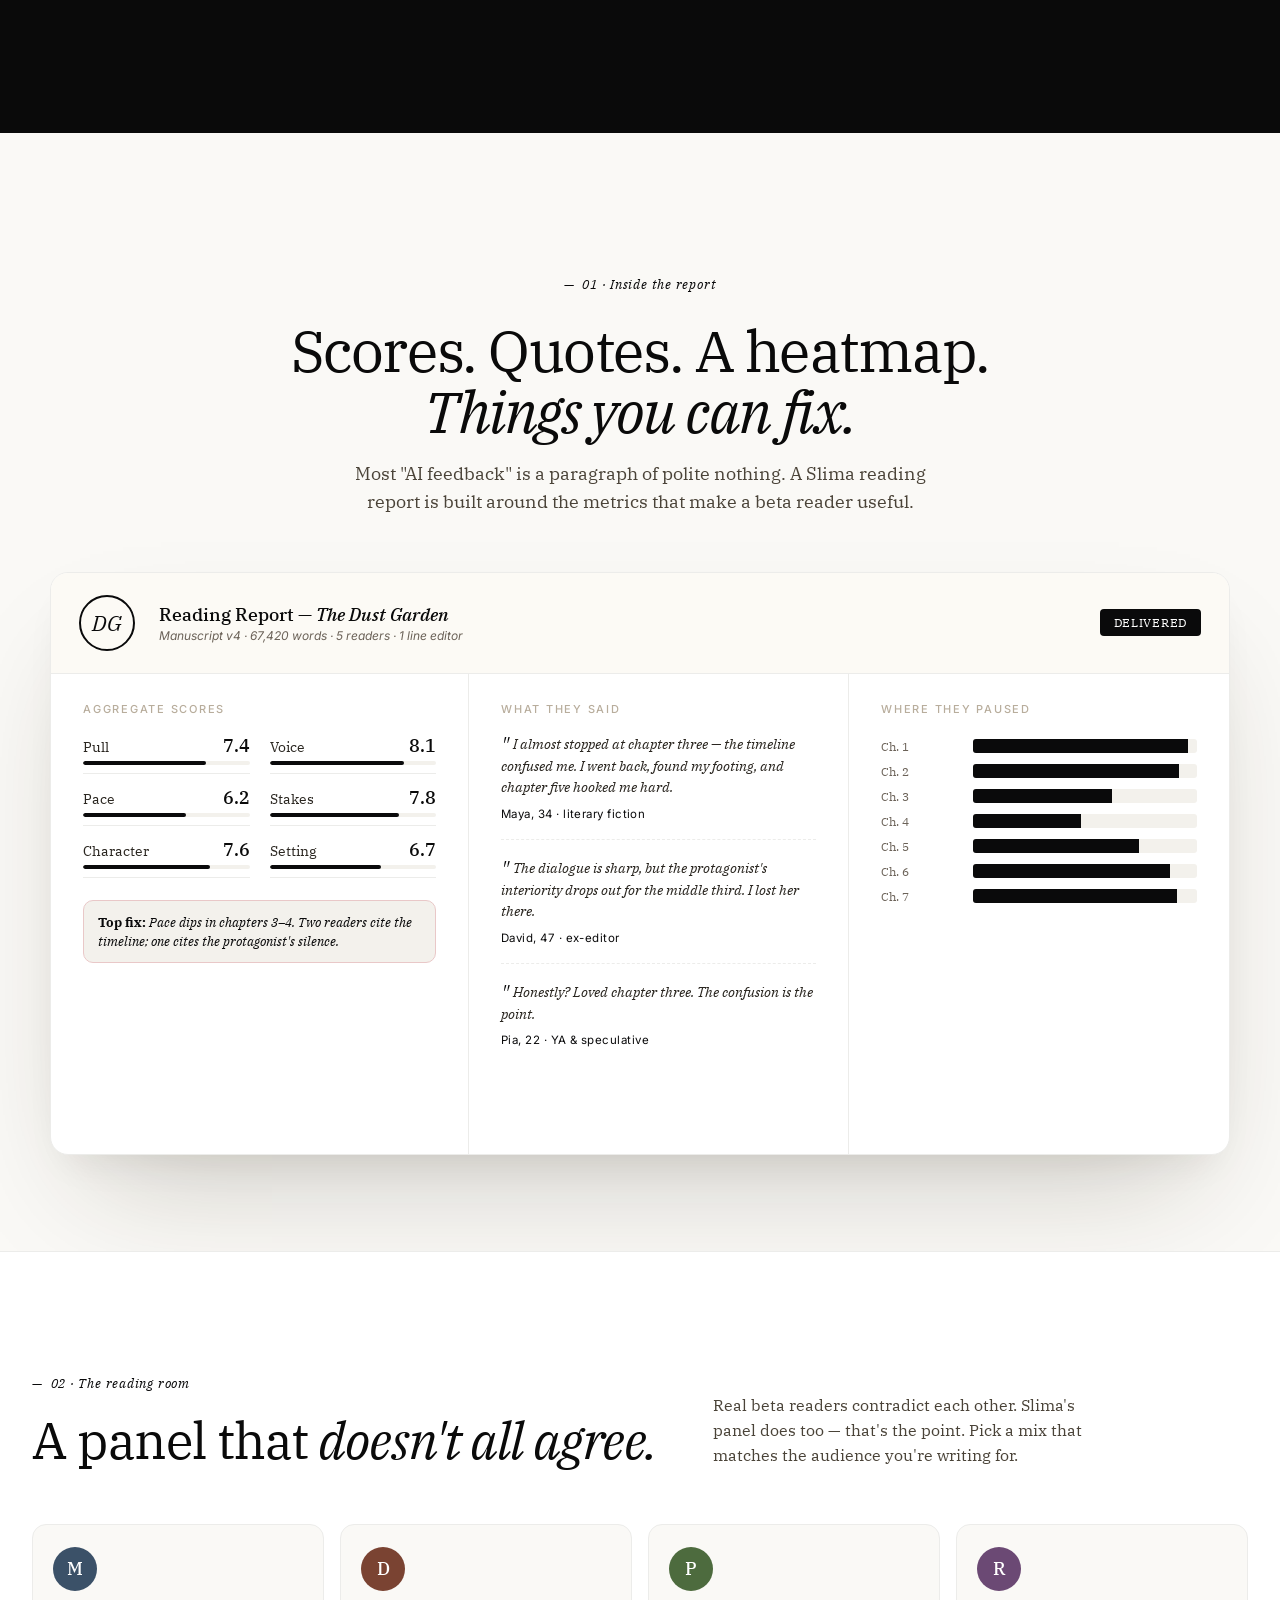
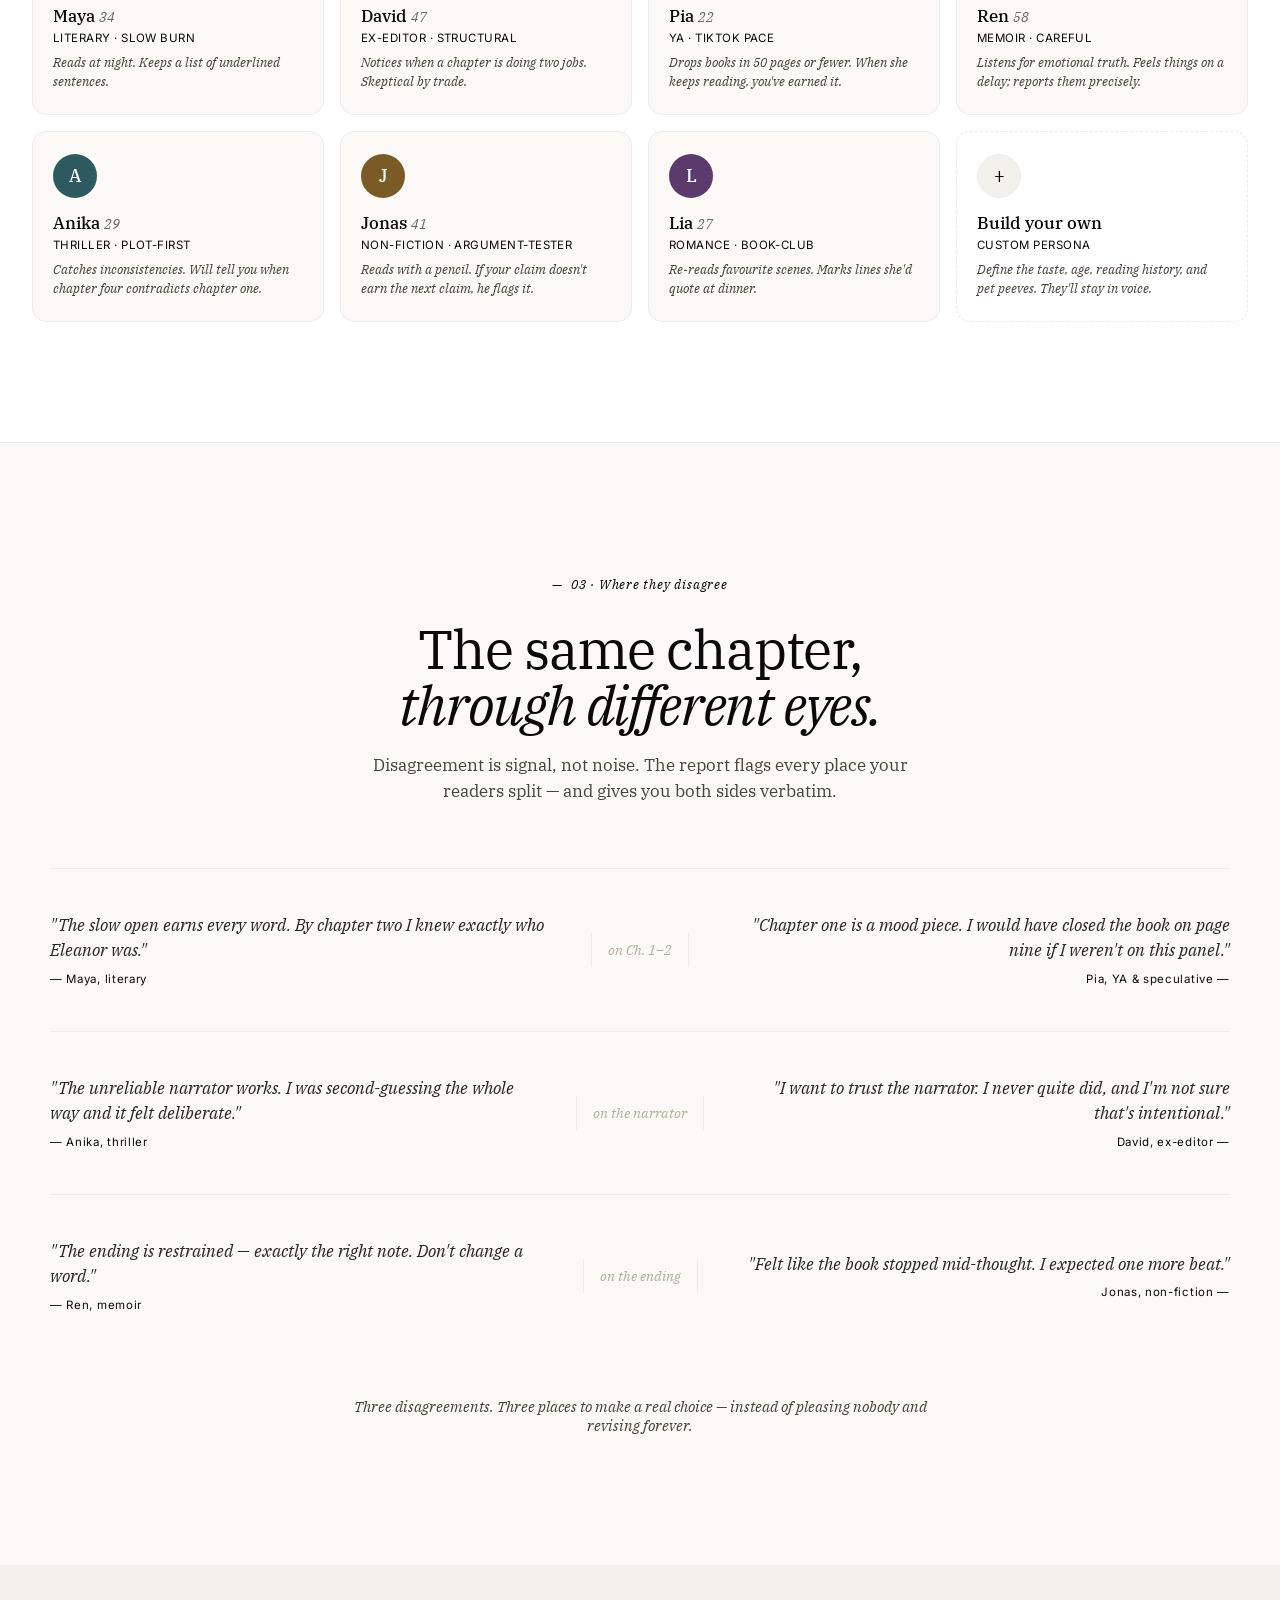
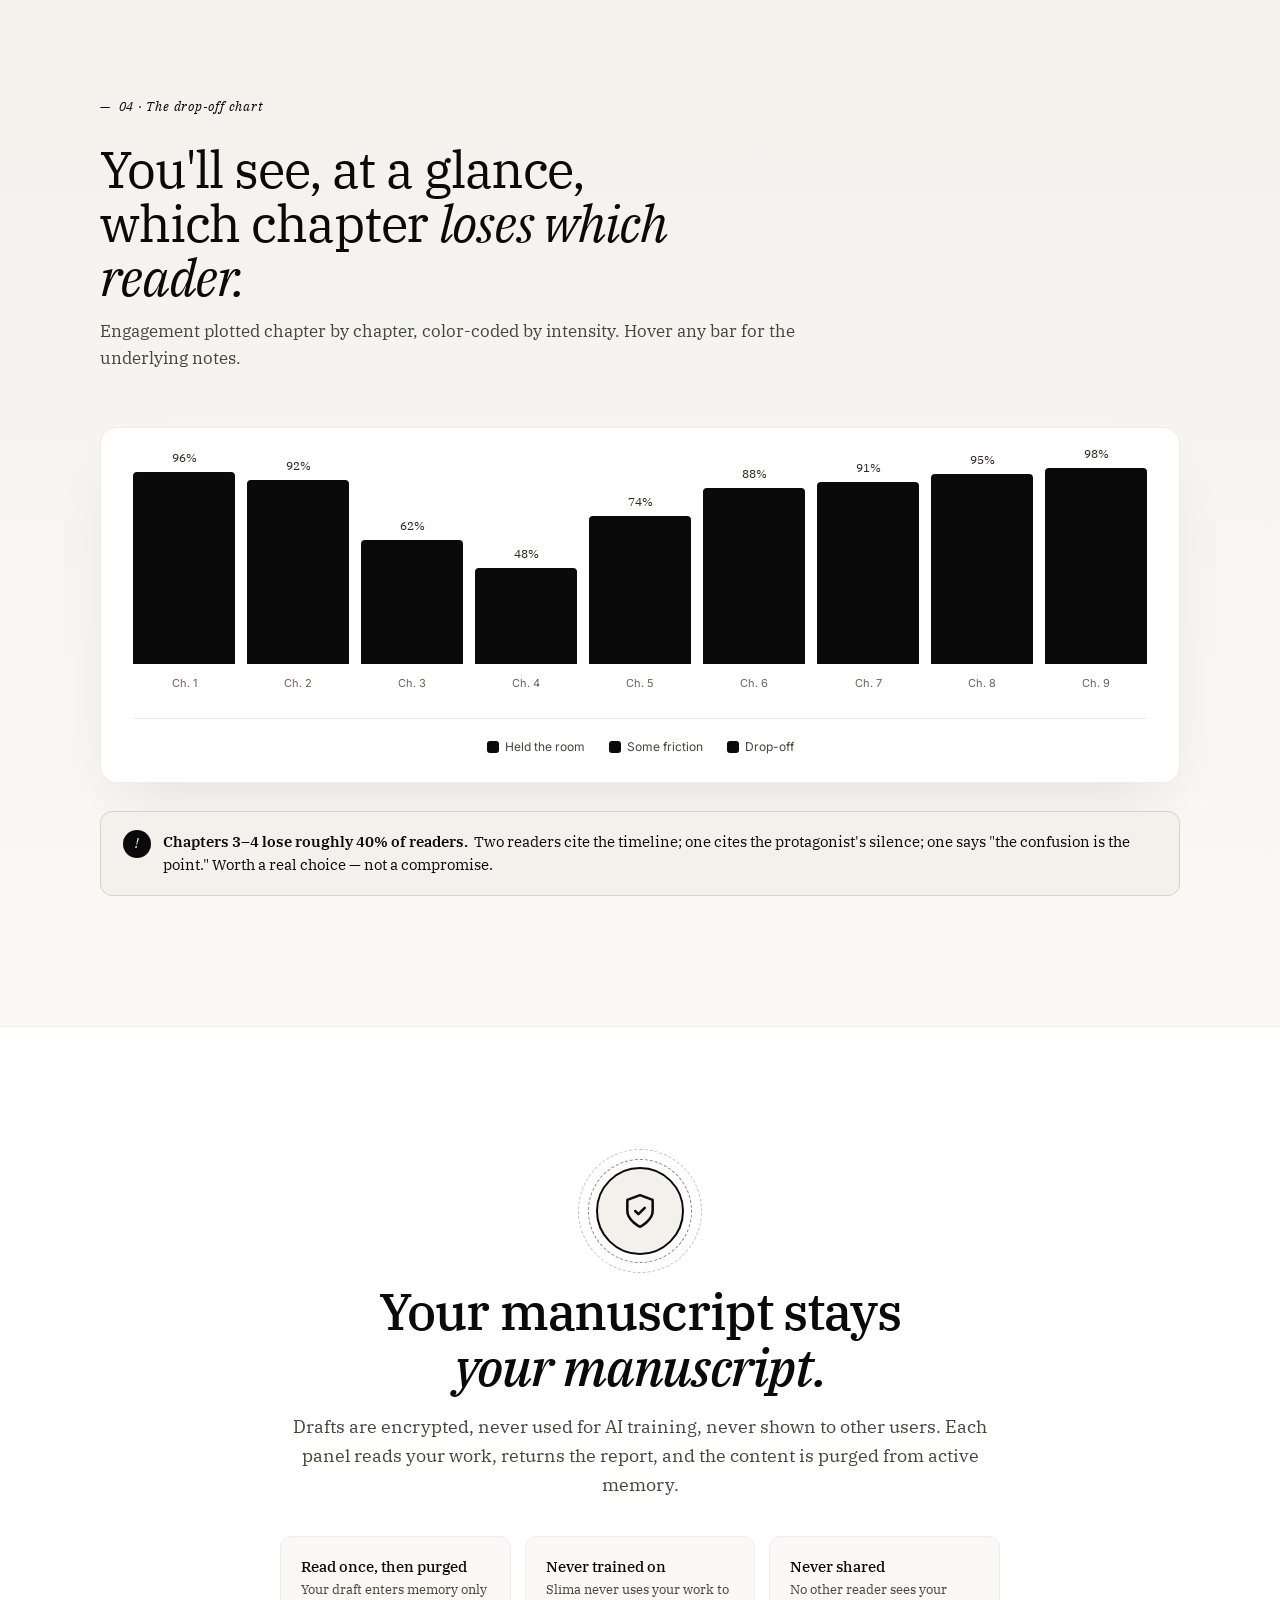
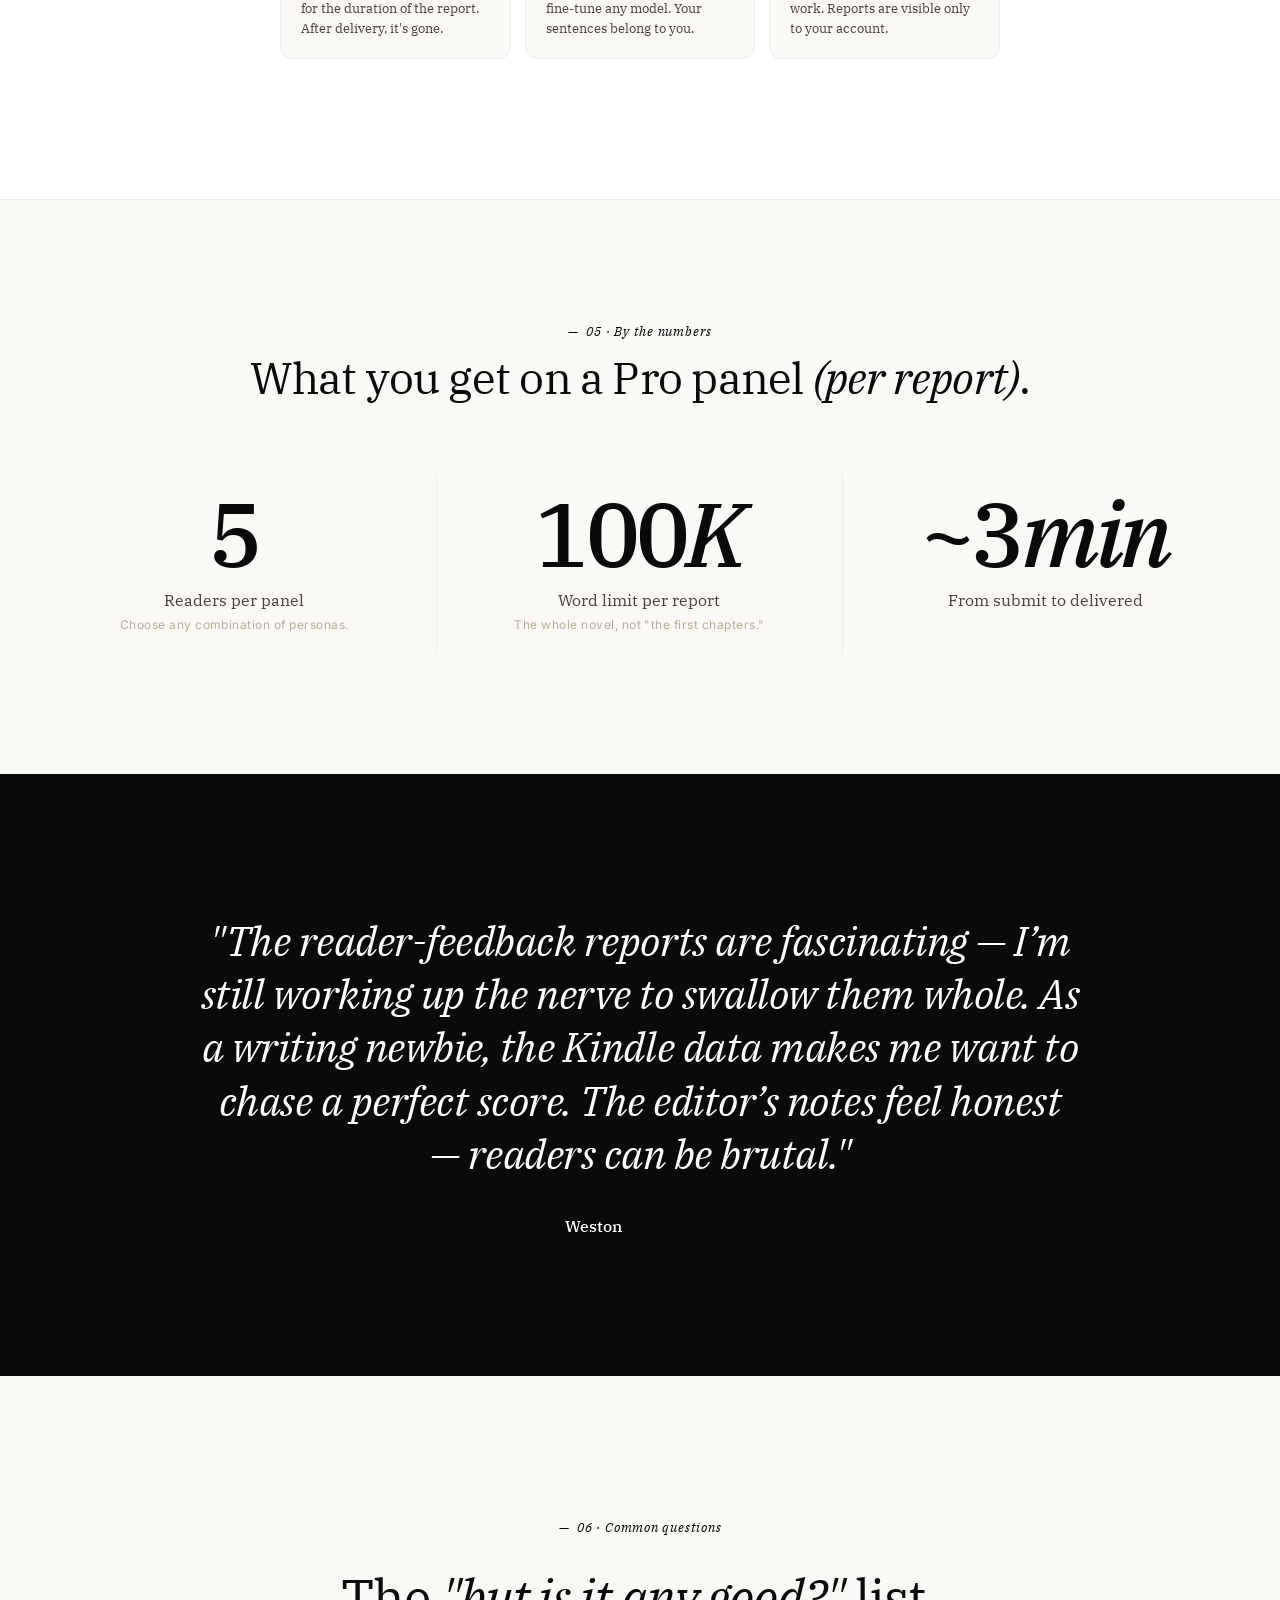
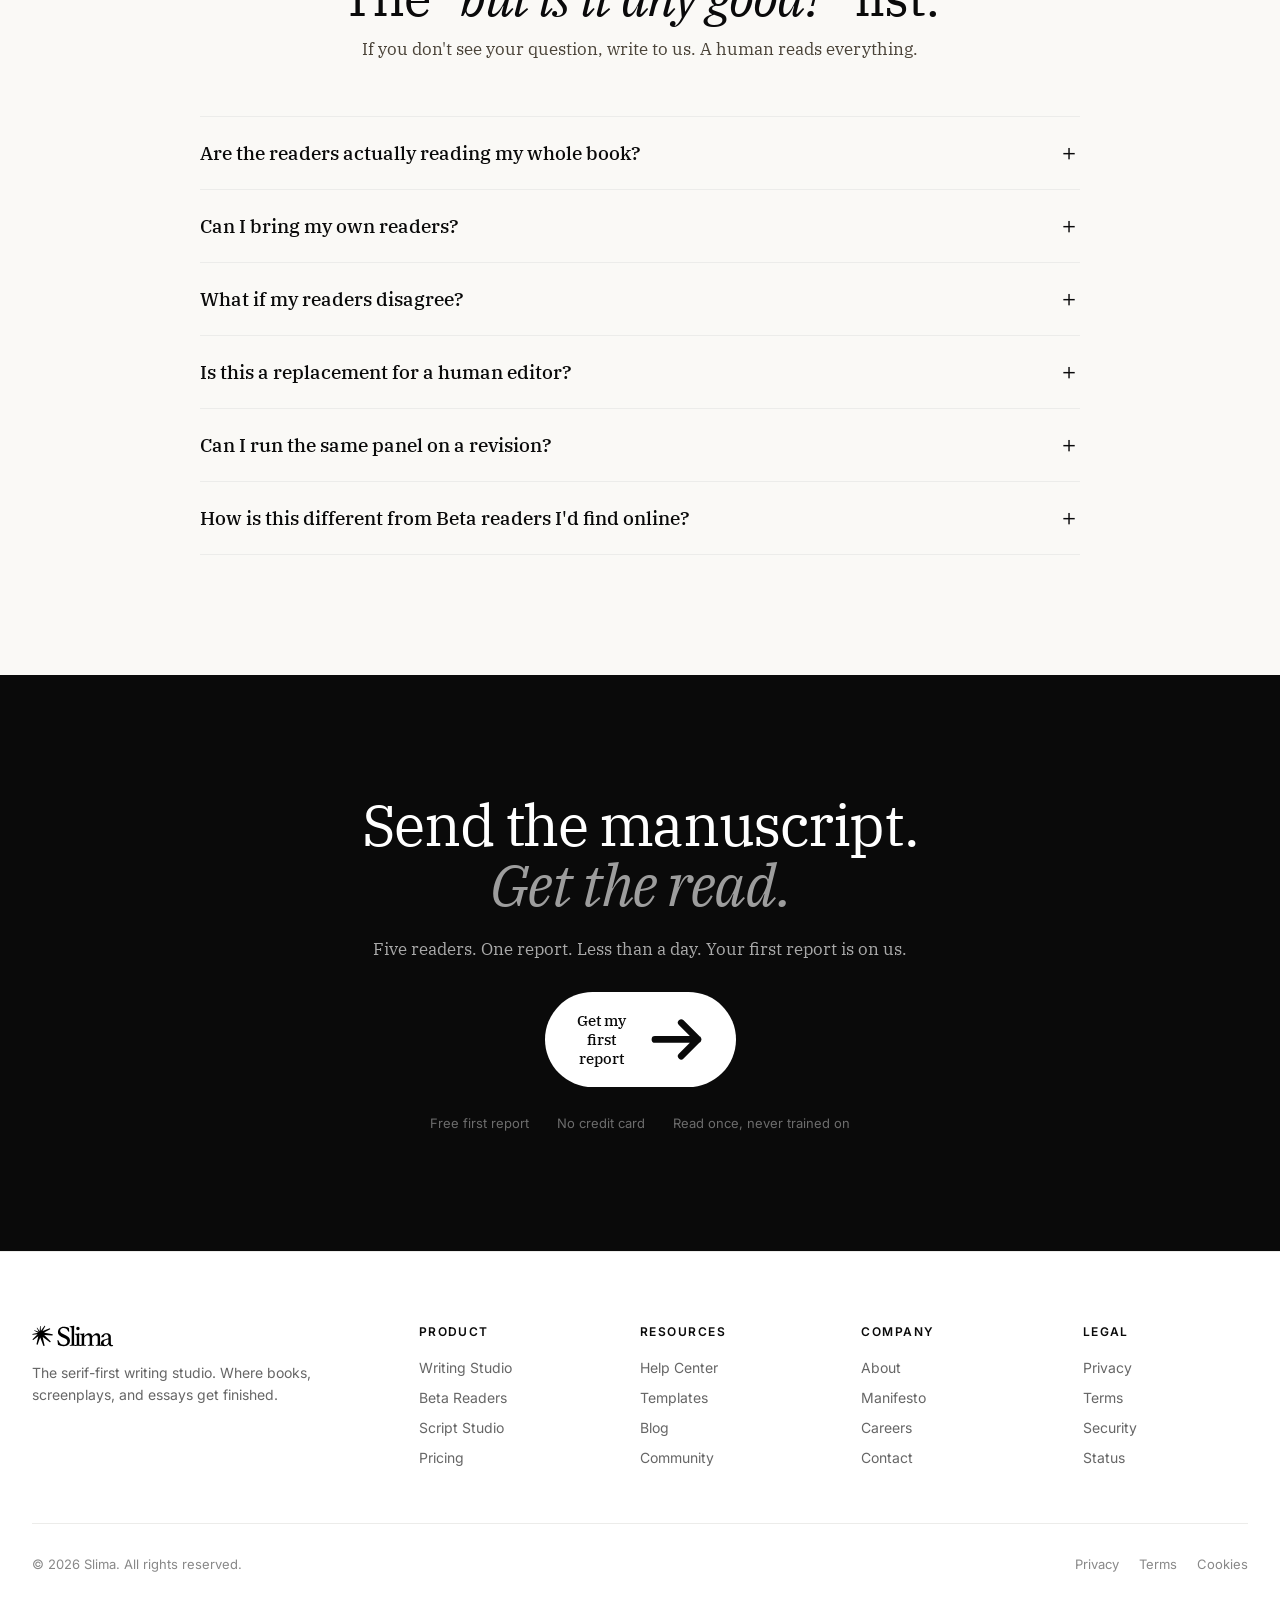
==== commit e446e114: "Genre carousel: replace floating papers/covers with Slima-app environments Each card on the homepage" ====
--- a/beta-reader.html
+++ b/beta-reader.html
@@ -1273,7 +1273,7 @@
   .br-cta-btn {
     display: inline-flex; align-items: center; gap: 10px;
     background: #fff; color: #0a0a0a;
-    padding: 16px 28px;
+    padding: 14px 26px;
     border-radius: 100px;
     text-decoration: none;
     font-family: 'IBM Plex Serif', serif;
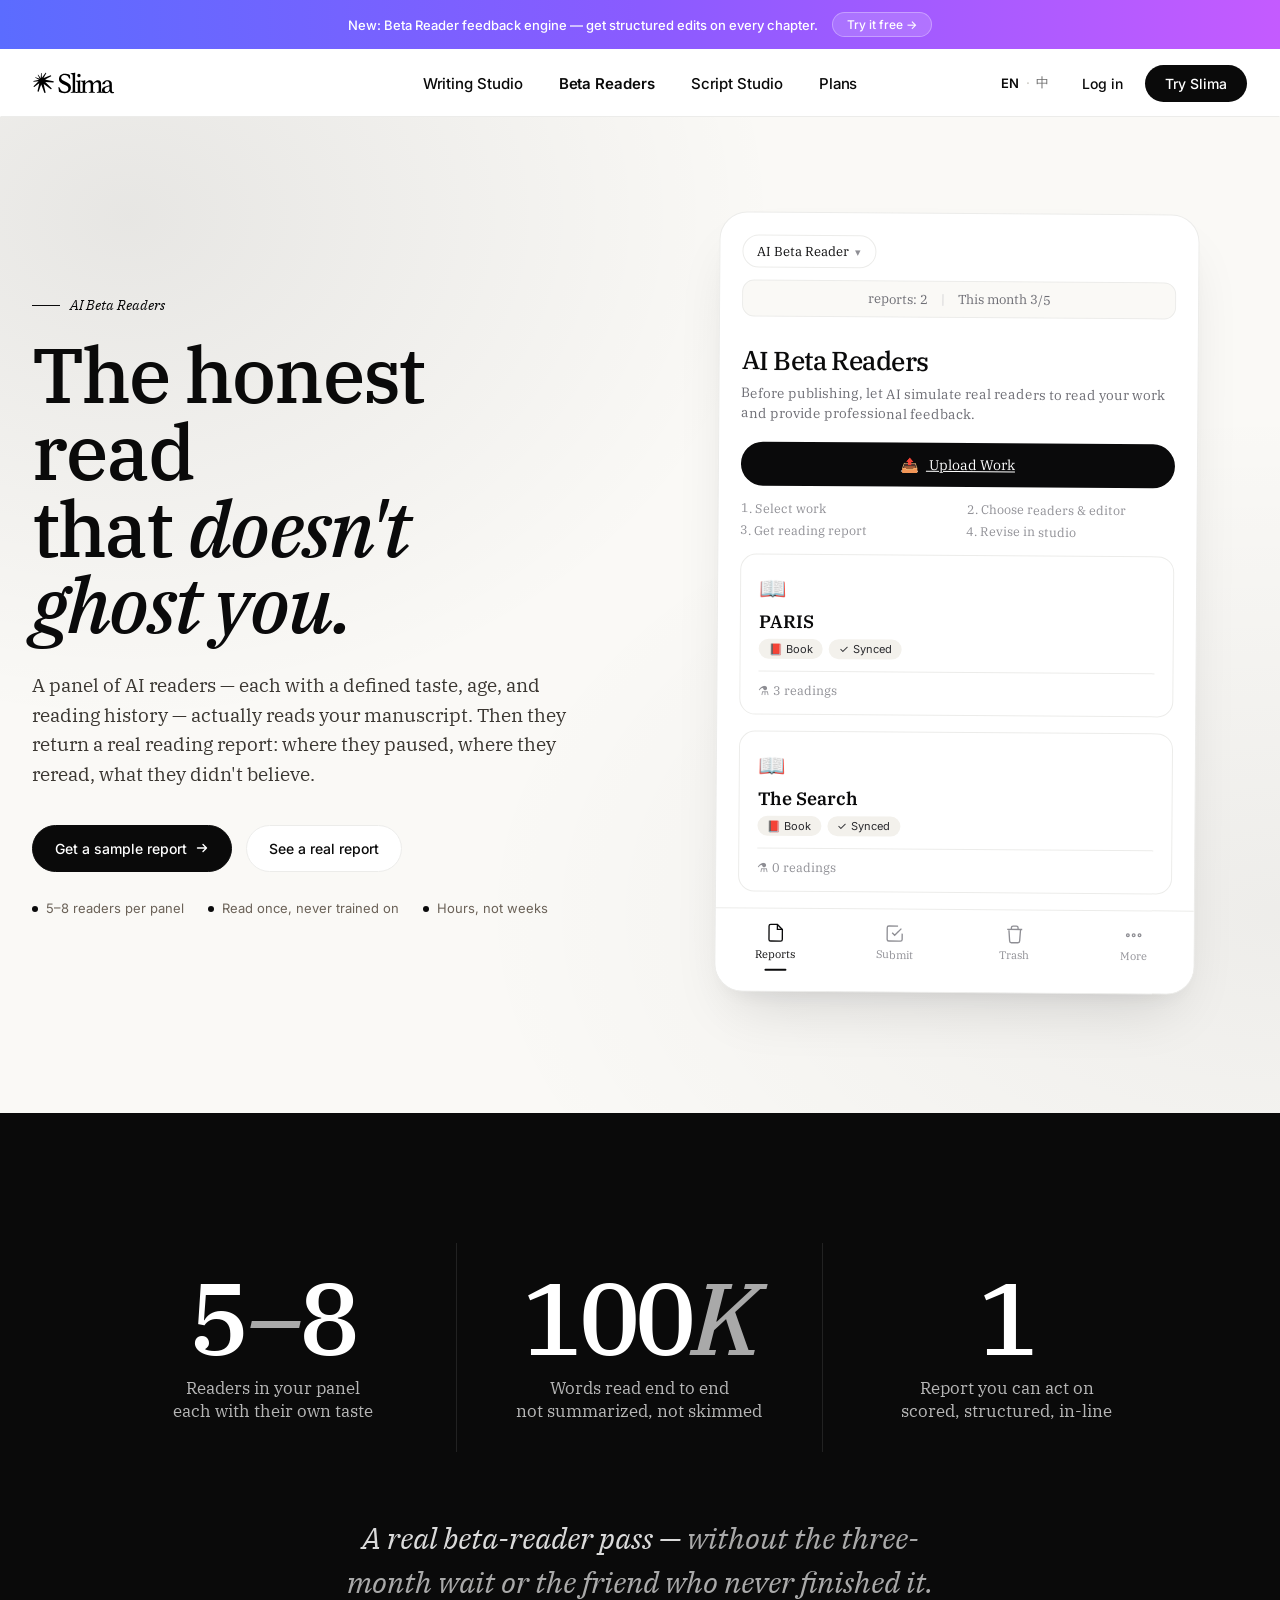
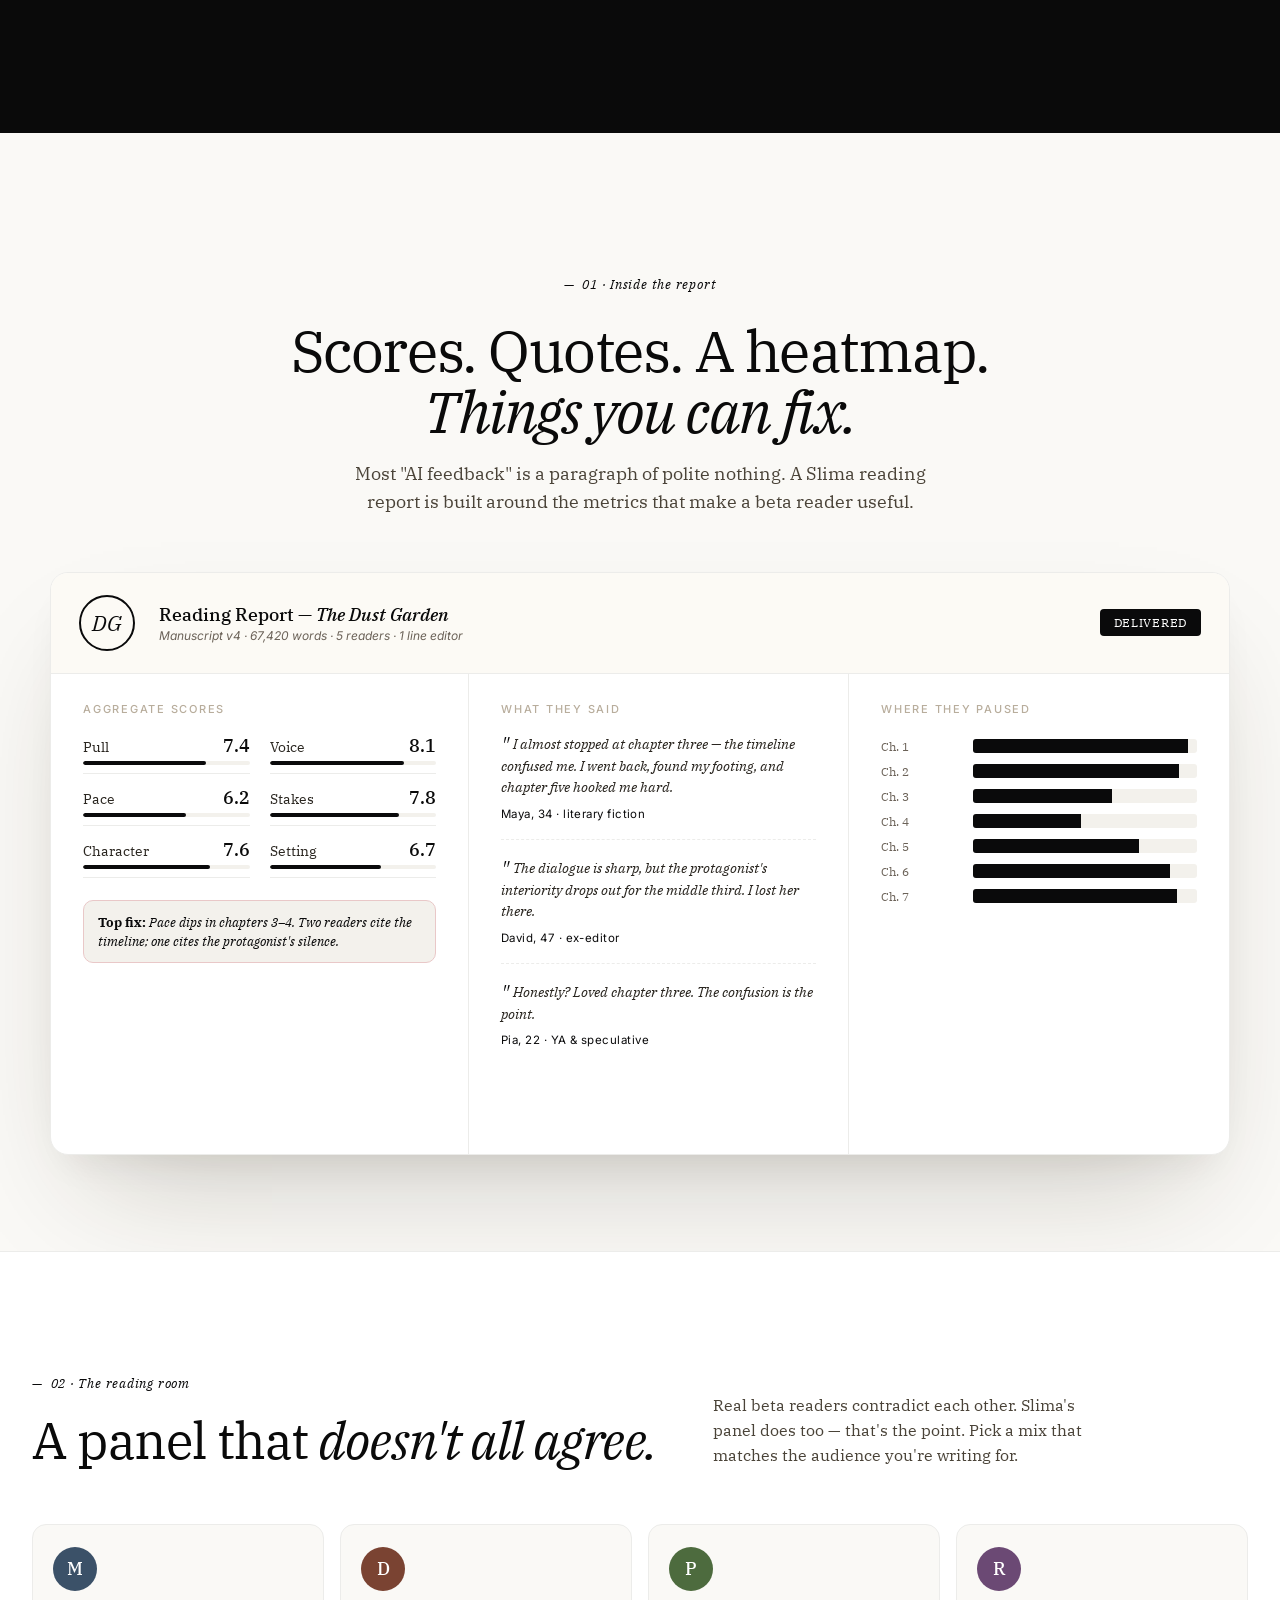
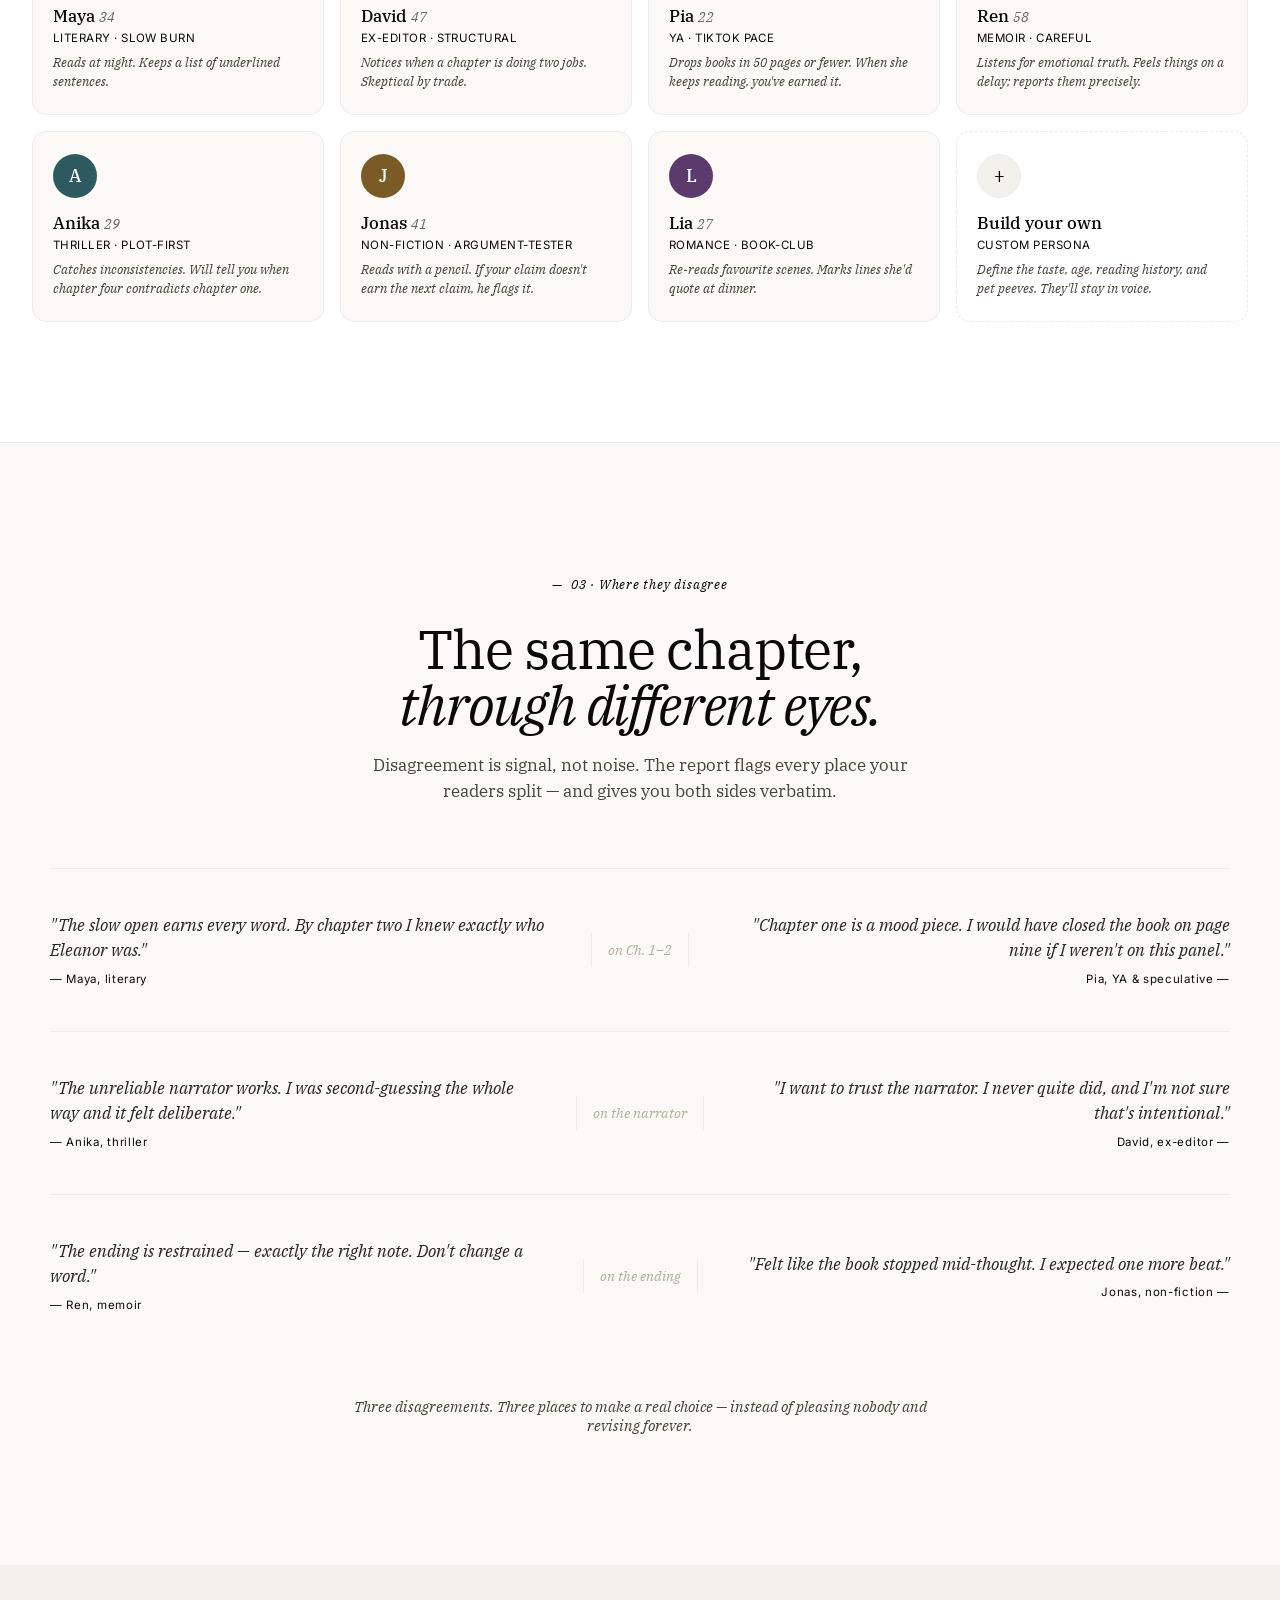
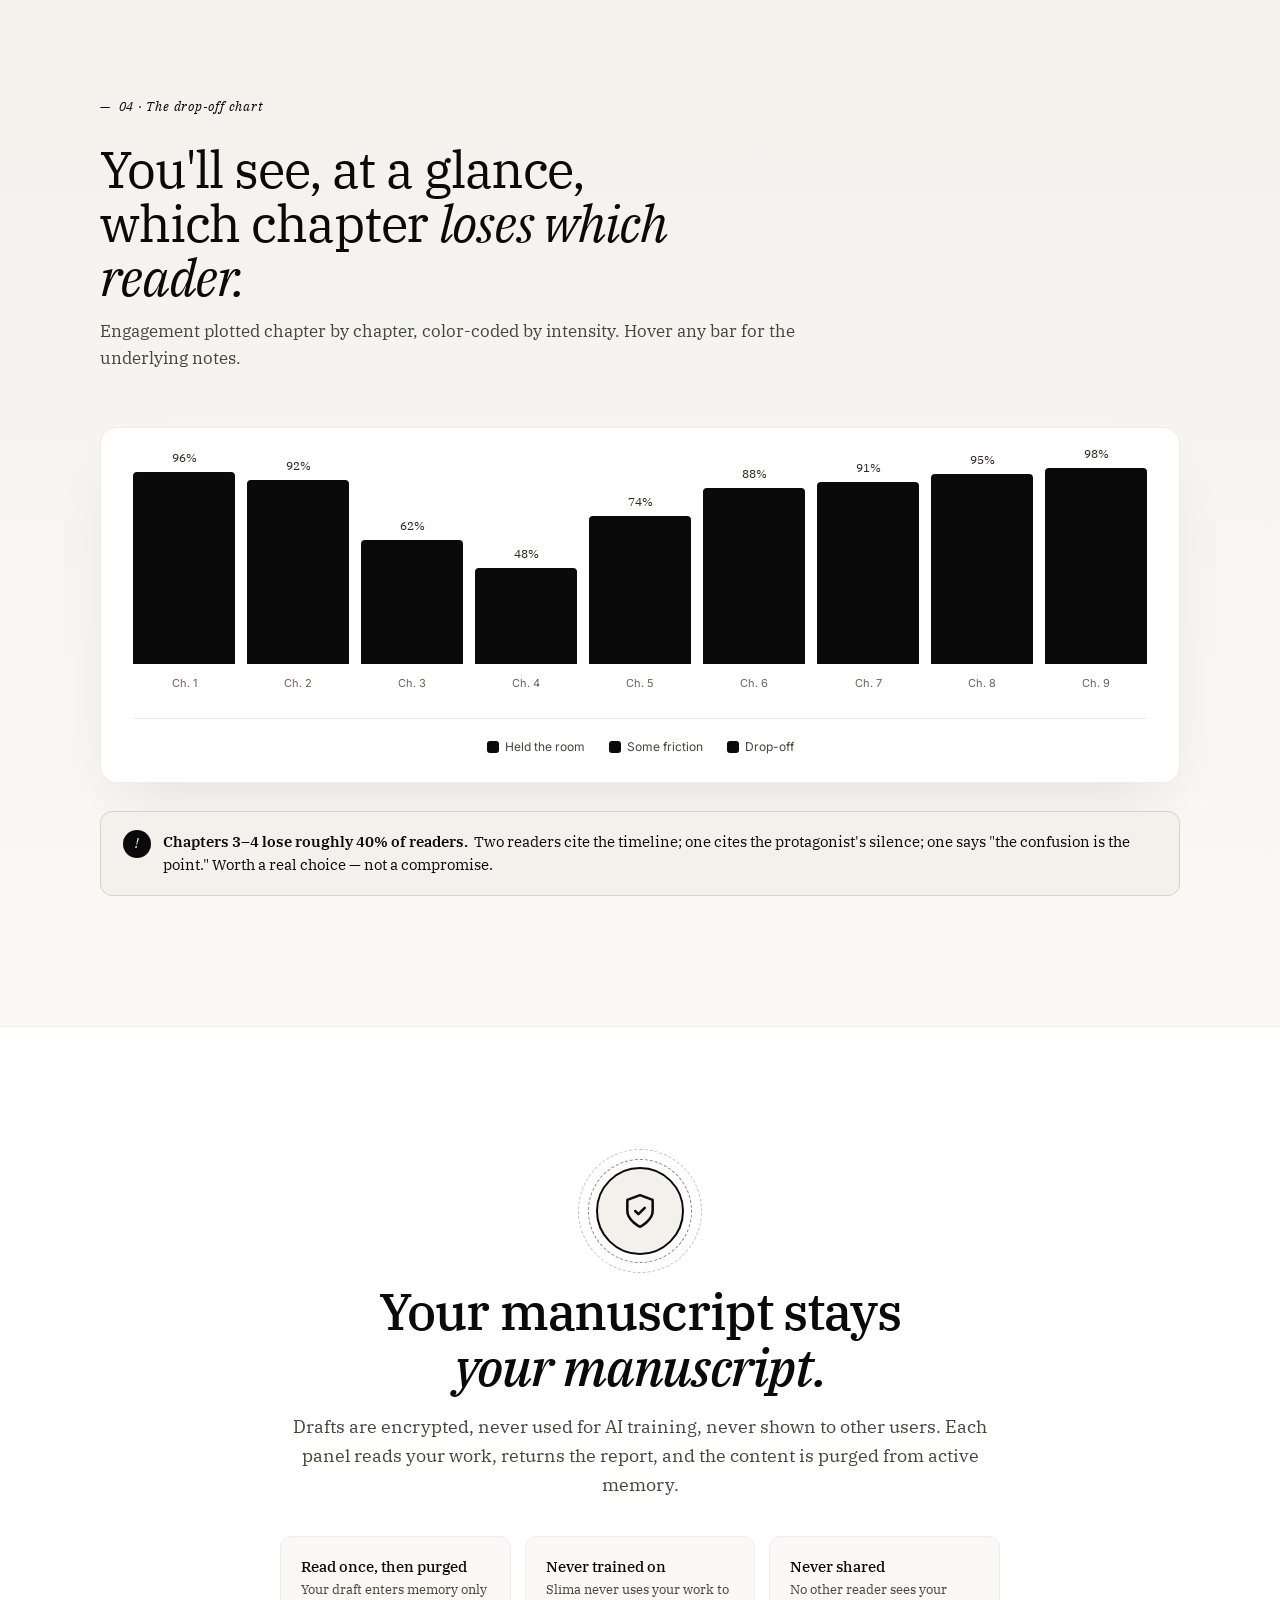
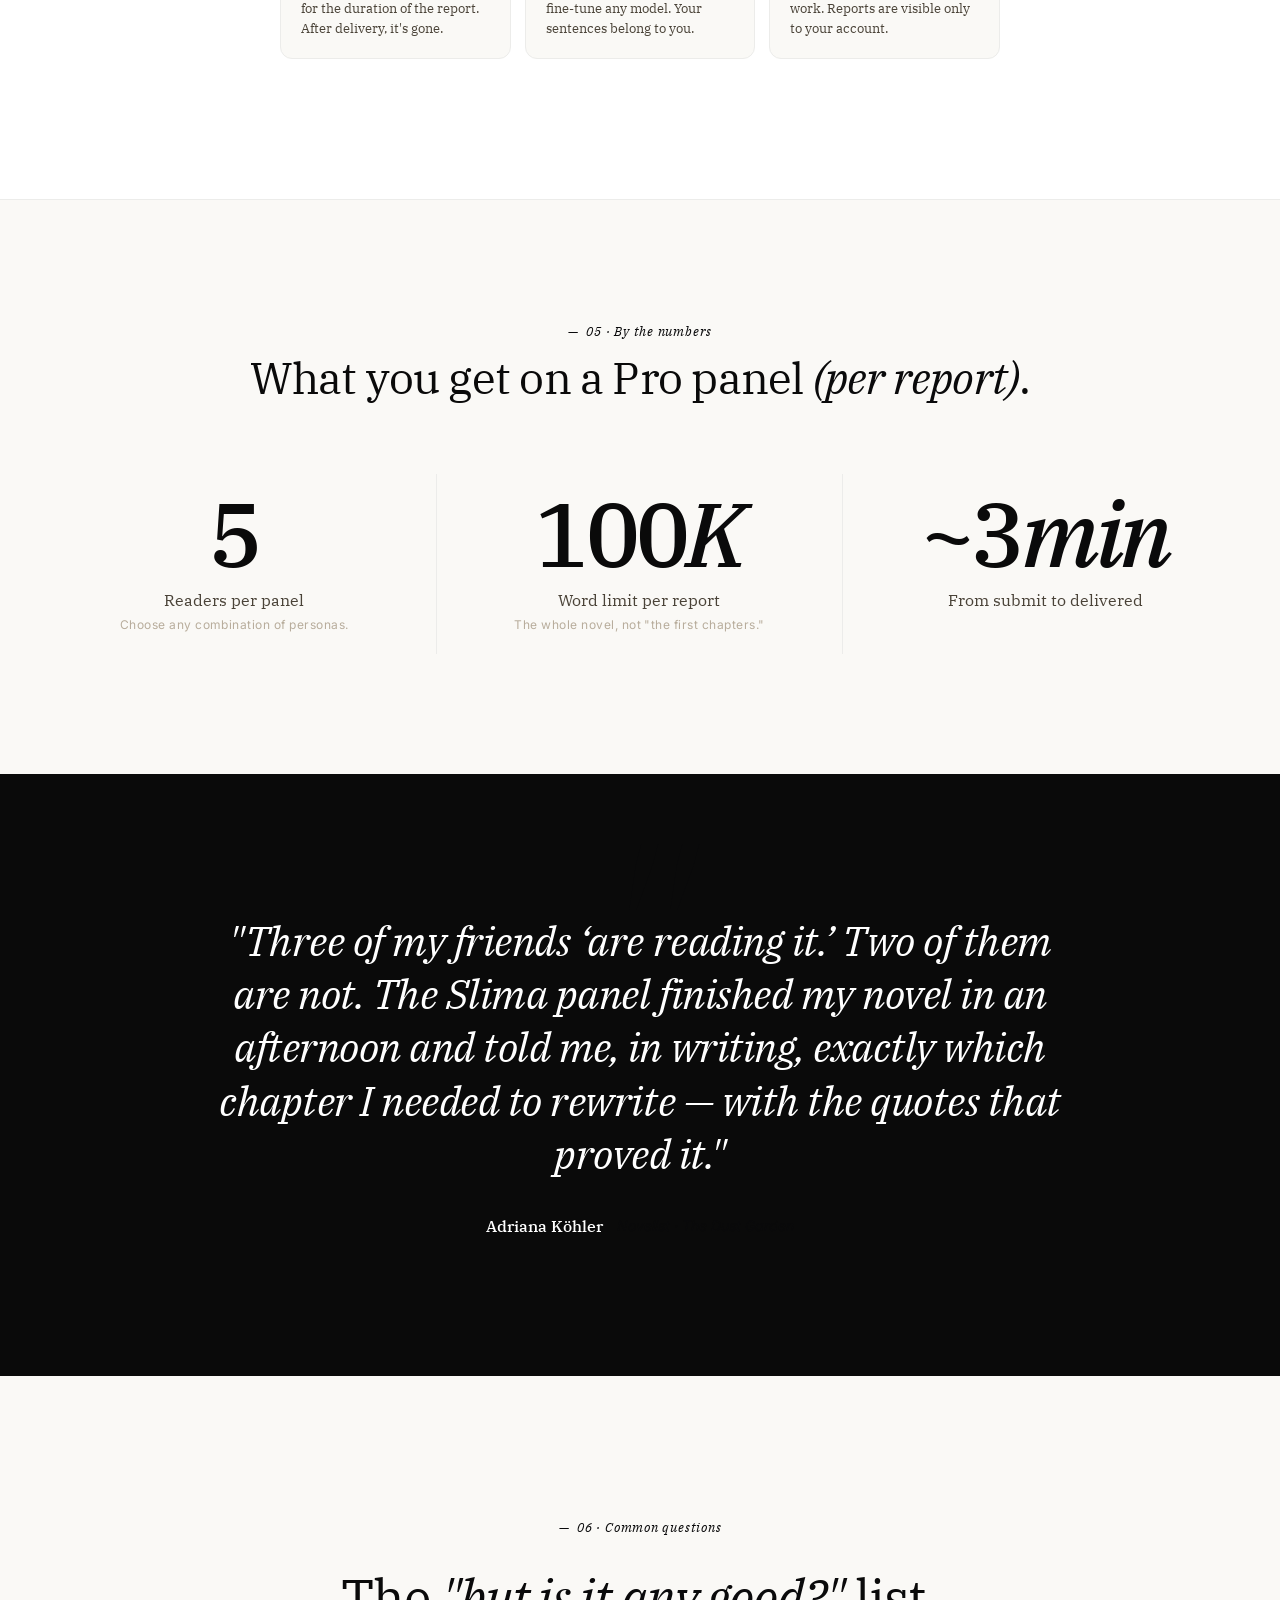
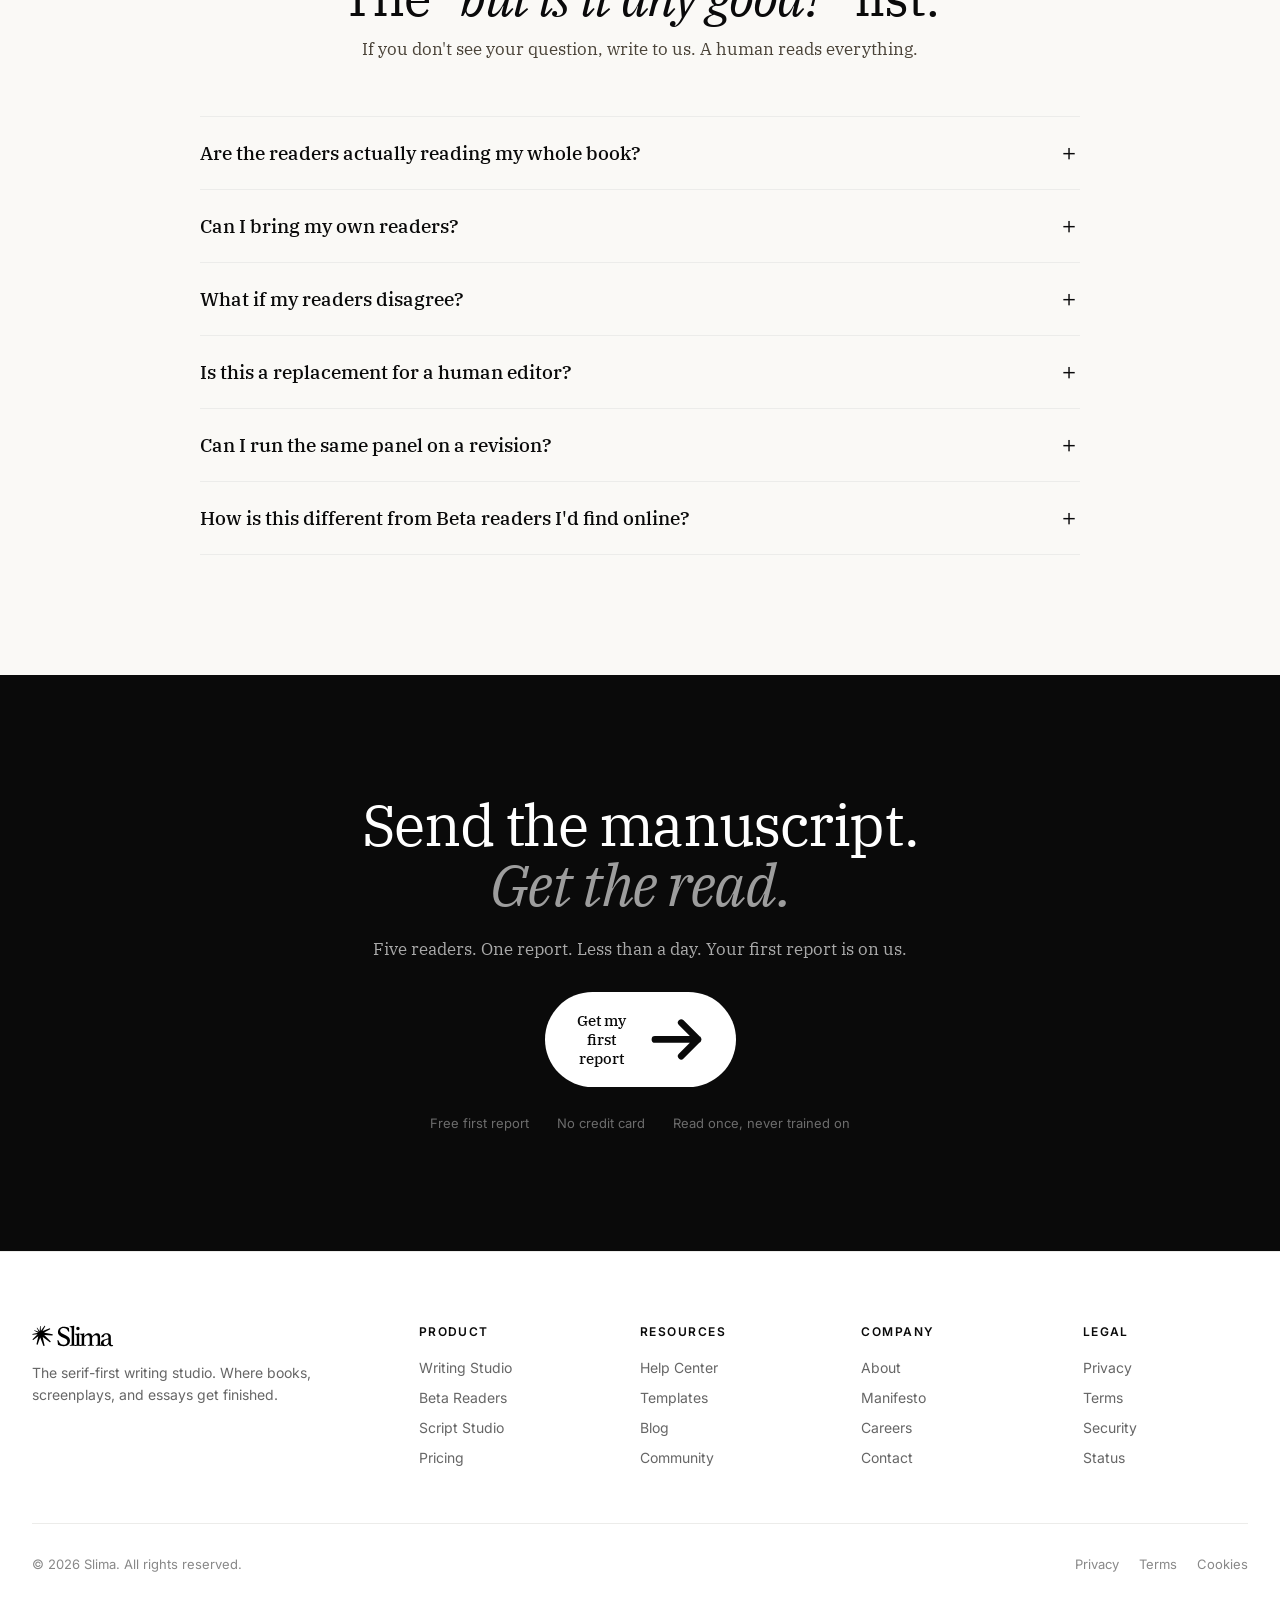
==== commit 69c9feff: "Reviews: tool-specific testimonials per page, diversify homepage - Homepage testimonials now show 1 " ====
--- a/beta-reader.html
+++ b/beta-reader.html
@@ -435,7 +435,7 @@
   }
   .br-mantra .num em {
     font-style: italic;
-    color: var(--wine);
+    color: rgba(255,255,255,0.65);
   }
   .br-mantra .lbl {
     margin-top: 14px;
@@ -455,7 +455,7 @@
     line-height: 1.45;
   }
   .br-mantra .equals em {
-    color: var(--wine);
+    color: rgba(255,255,255,0.65);
     font-style: italic;
   }
 
@@ -1762,12 +1762,12 @@
      ════════════════════════════════════════ -->
 <section class="br-quote">
   <div class="br-quote-inner">
-    <blockquote data-i18n="t.weston3">
-      "The reader-feedback reports are fascinating — I'm still working up the nerve to swallow them whole. As a writing newbie, the Kindle data makes me want to <em>chase a perfect score.</em> The editor's notes feel honest — readers can be brutal."
+    <blockquote data-i18n="t.br.quote">
+      "Three of my friends 'are reading it.' Two of them <em>are not.</em> The Slima panel finished my novel in an afternoon and told me, in writing, exactly which chapter I needed to rewrite — with the quotes that proved it."
     </blockquote>
     <div class="byline">
-      <span class="who" data-i18n="t.weston.name">Weston</span>
-      <span class="role" data-i18n="t.weston.role">Writer · ACE</span>
+      <span class="who" data-i18n="t.br.name">Adriana Köhler</span>
+      <span class="role" data-i18n="t.br.role">Novelist · The Dust Garden</span>
     </div>
   </div>
 </section>
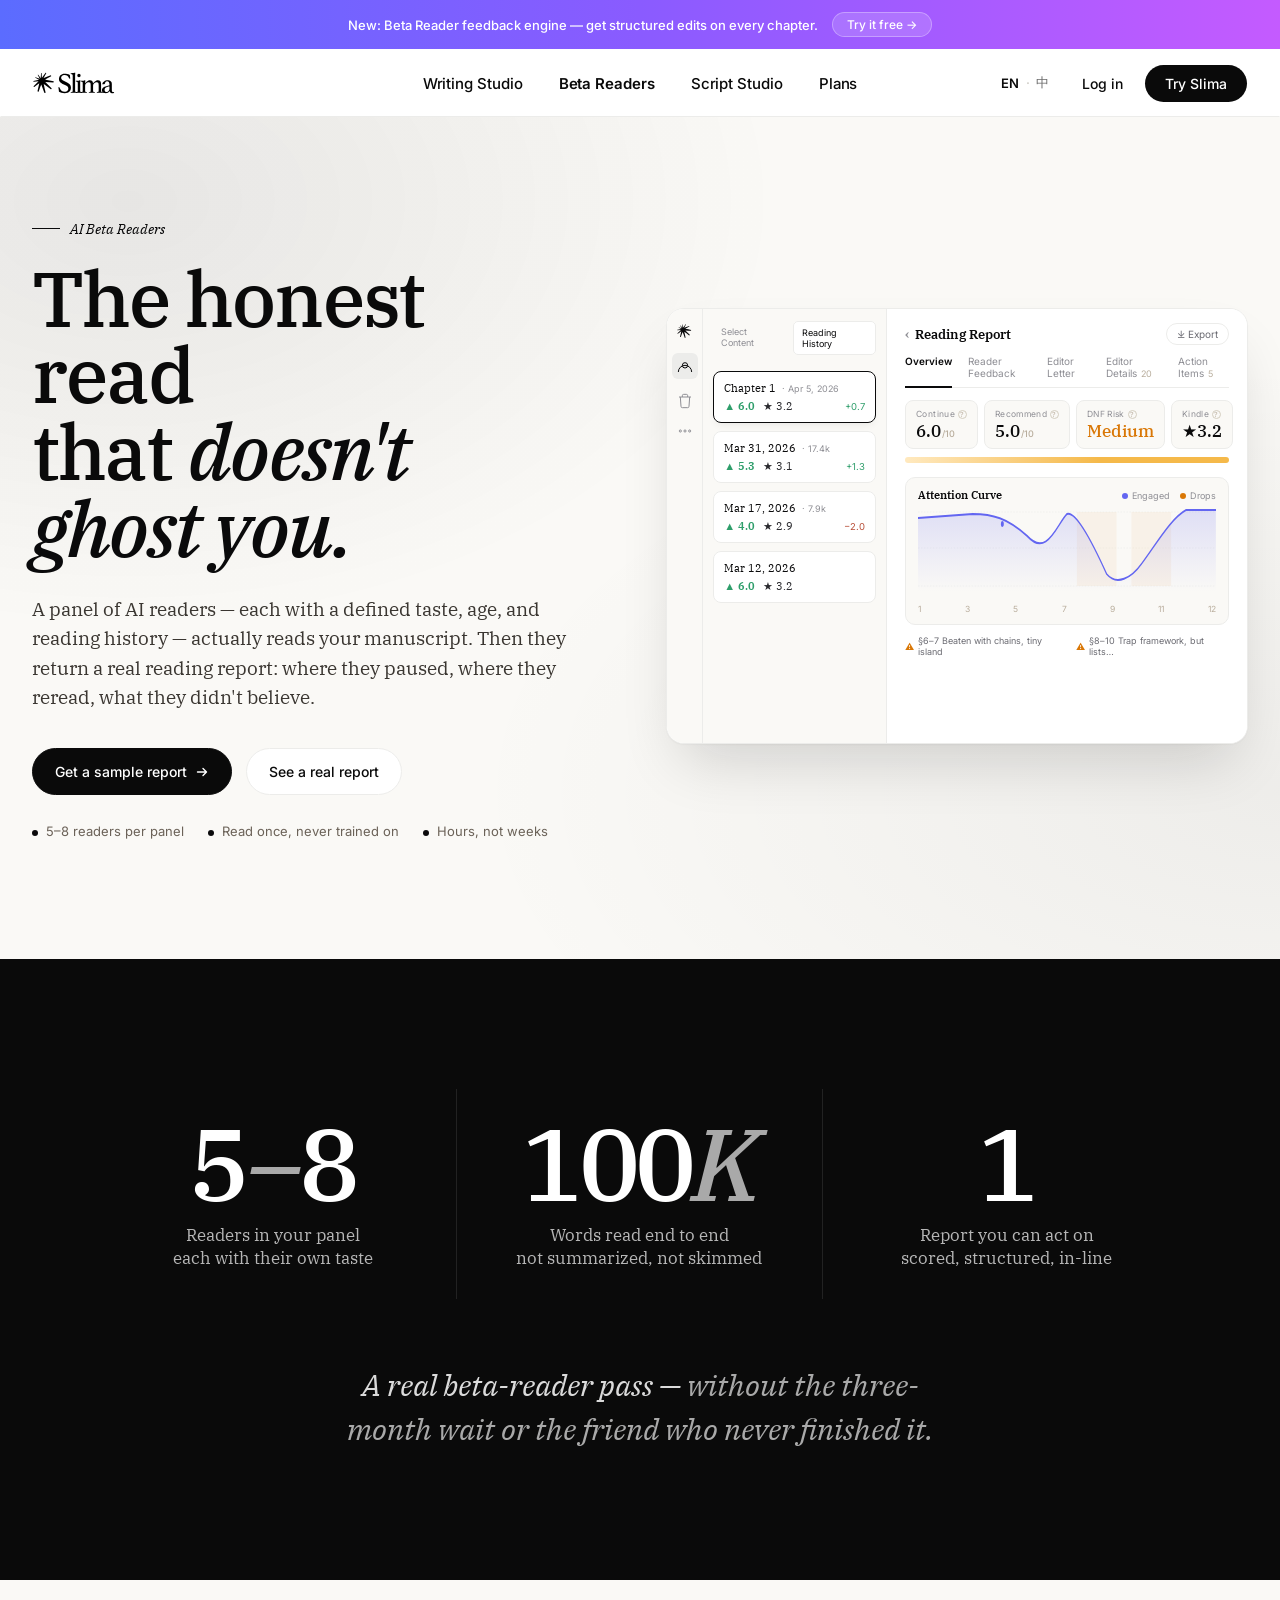
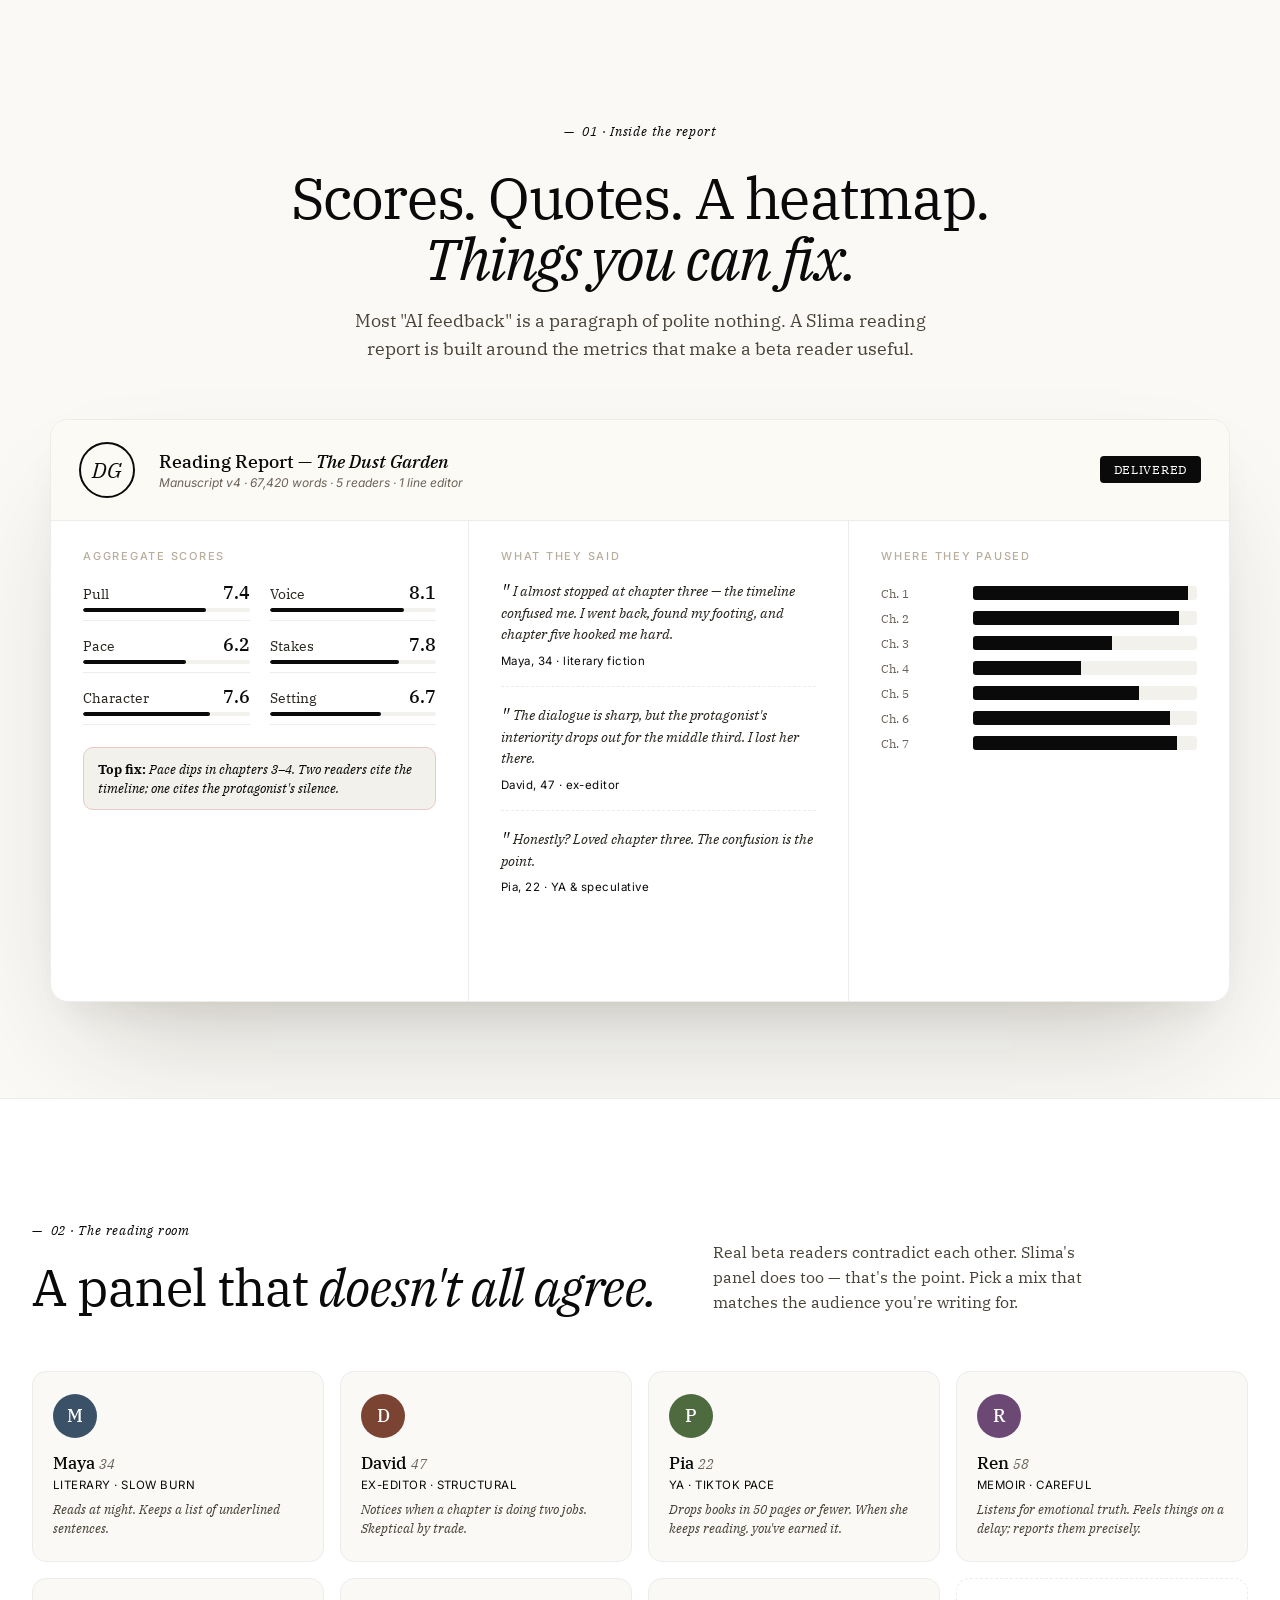
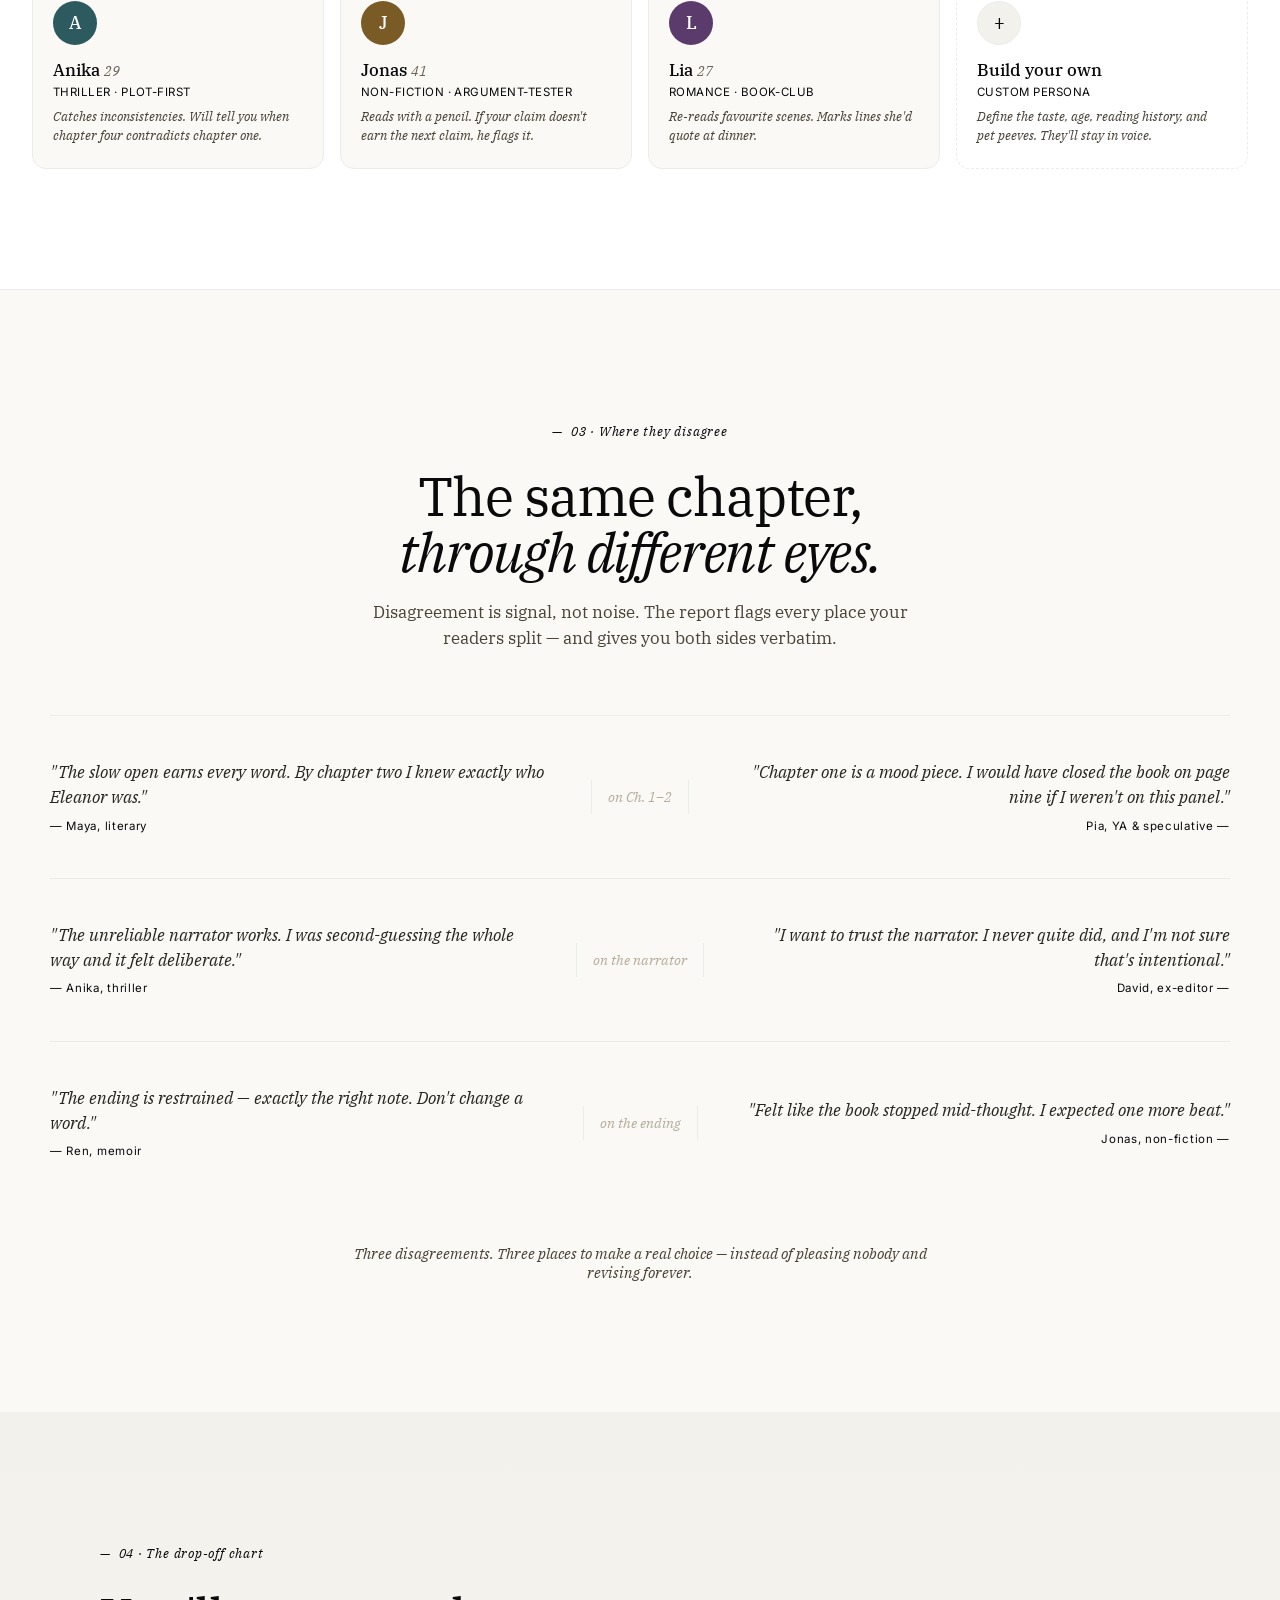
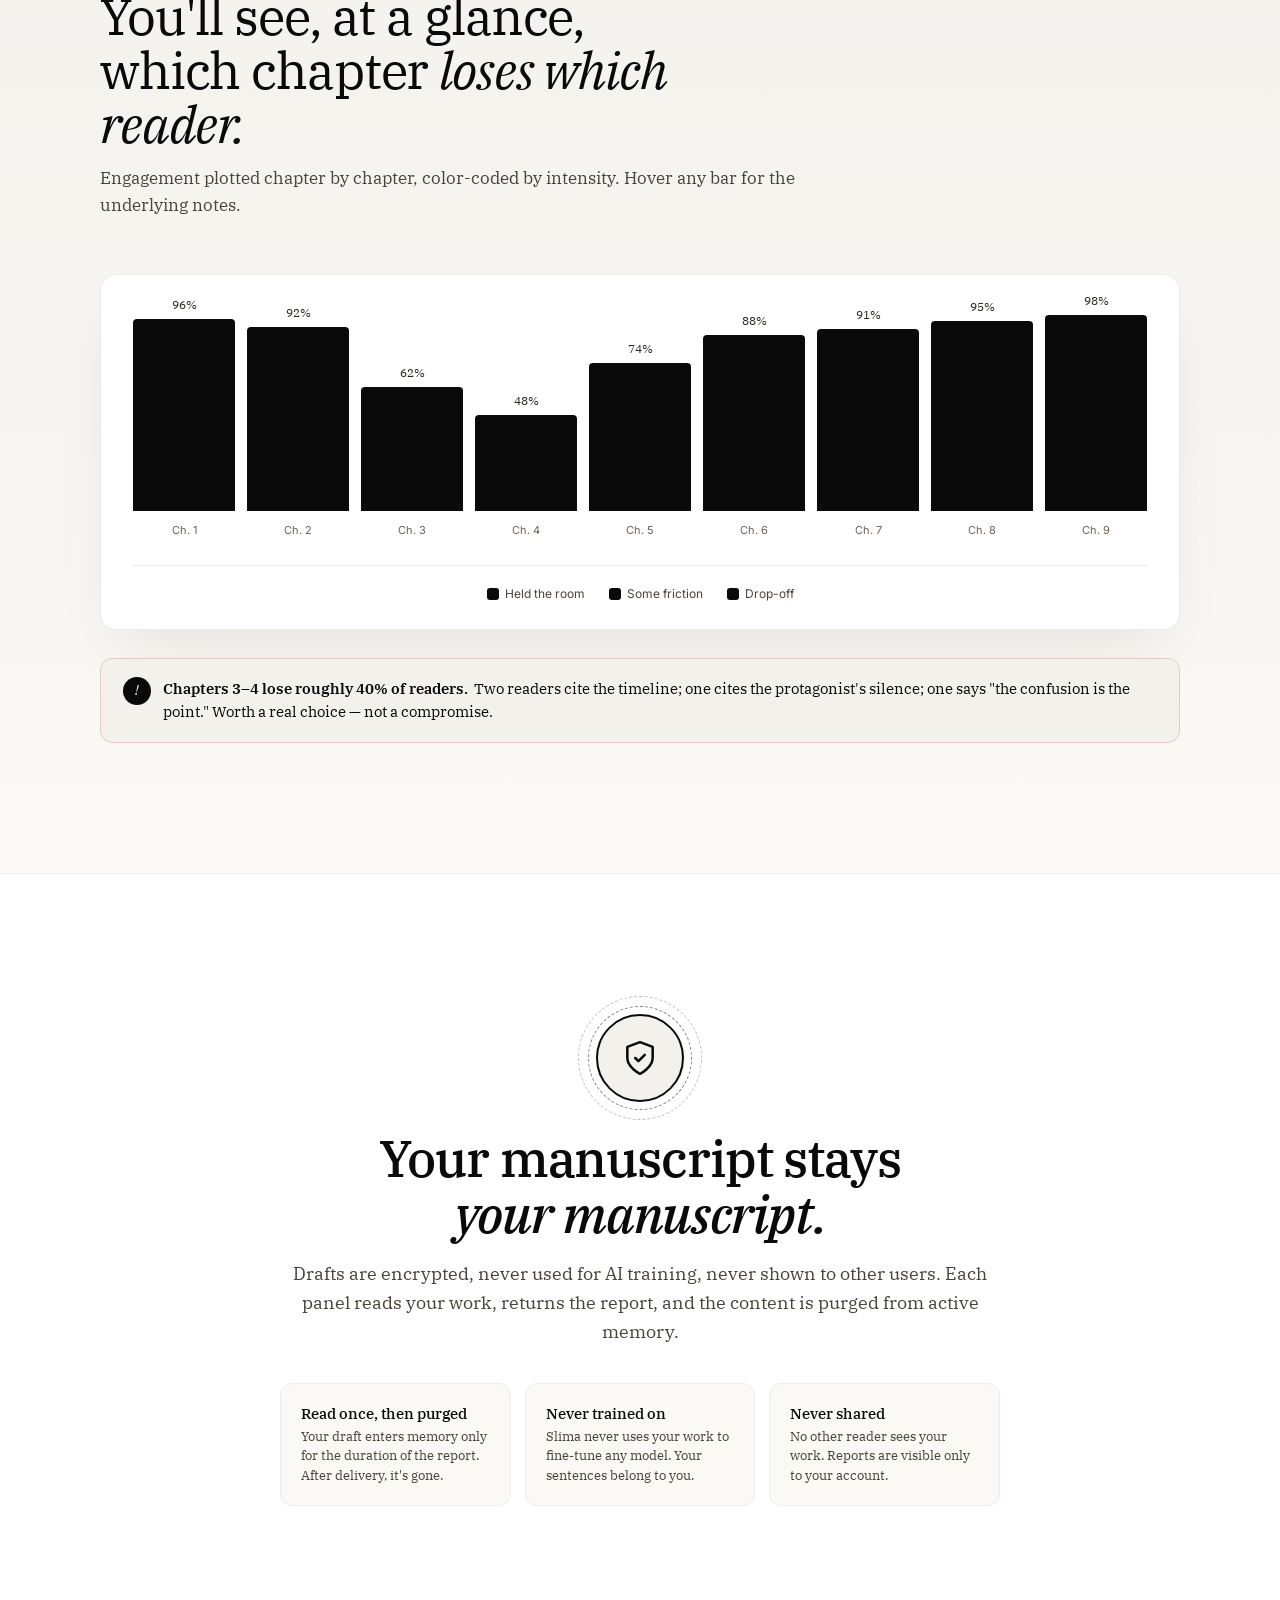
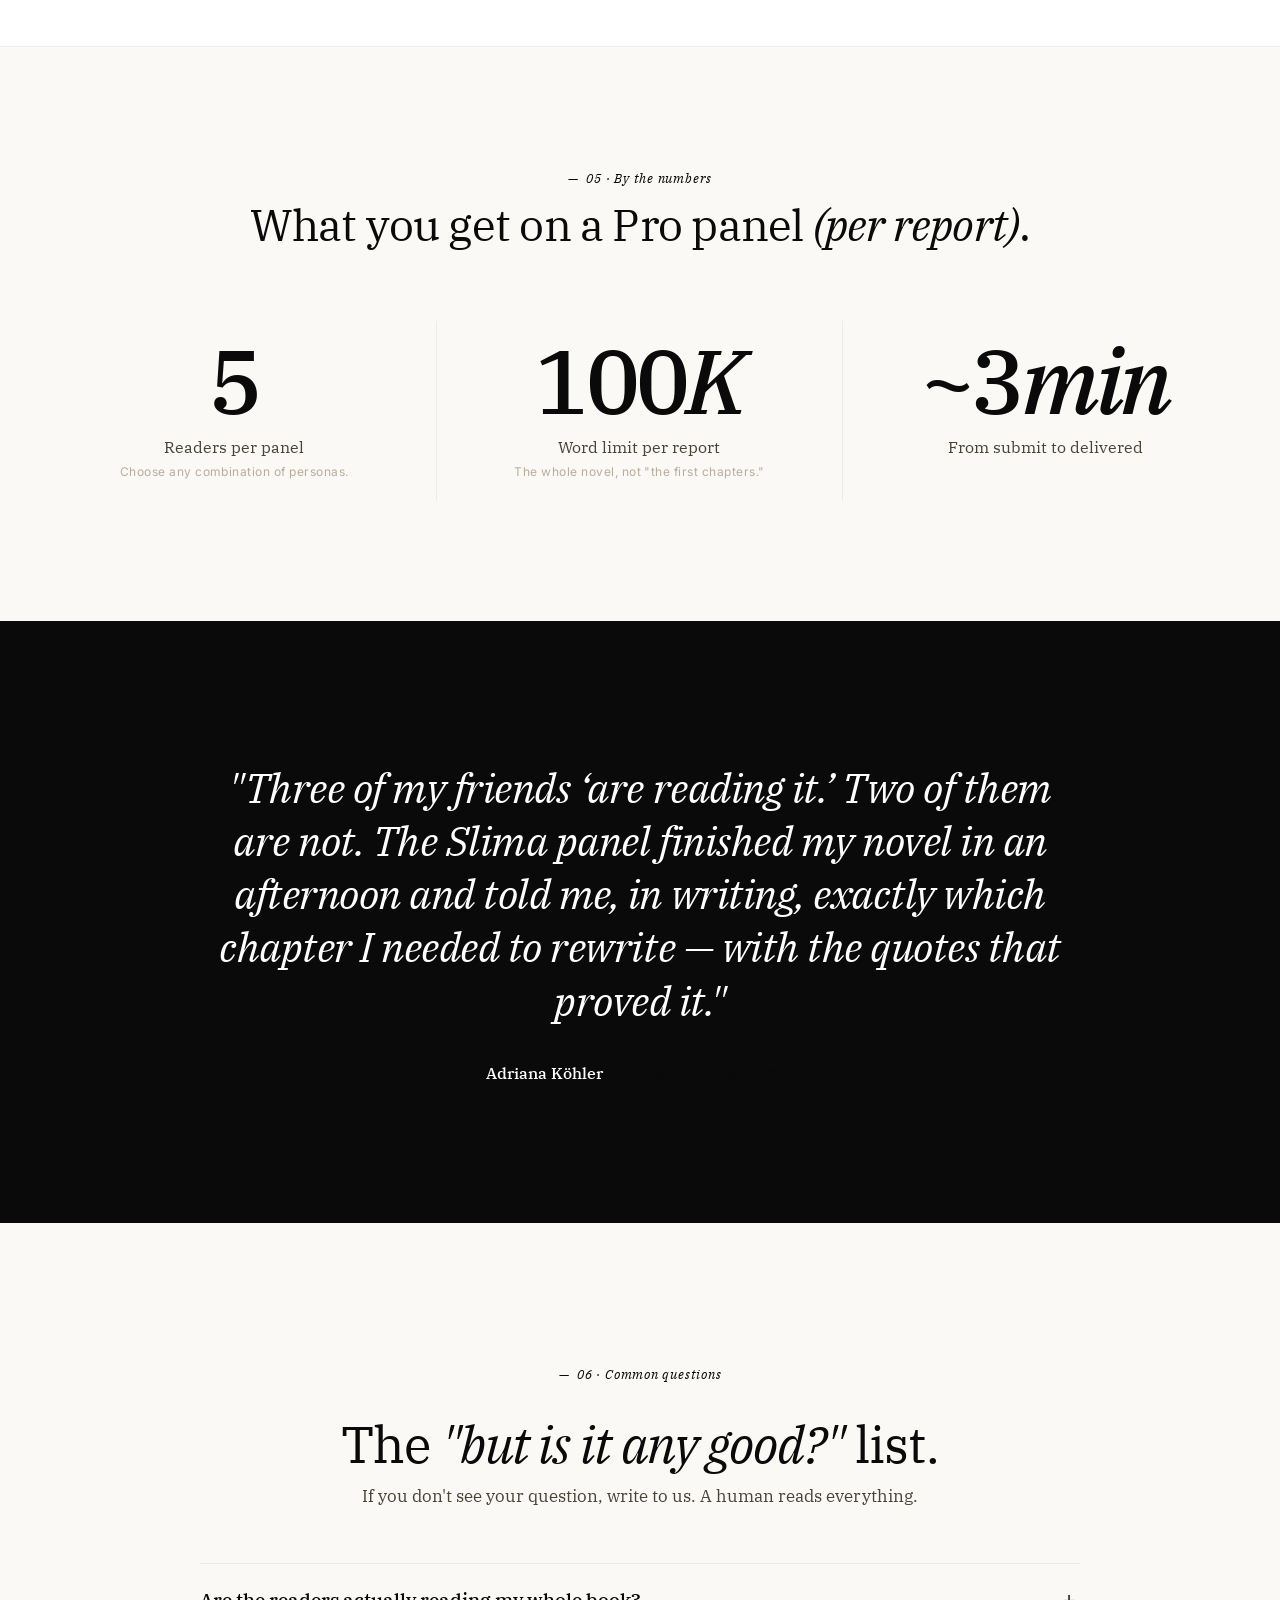
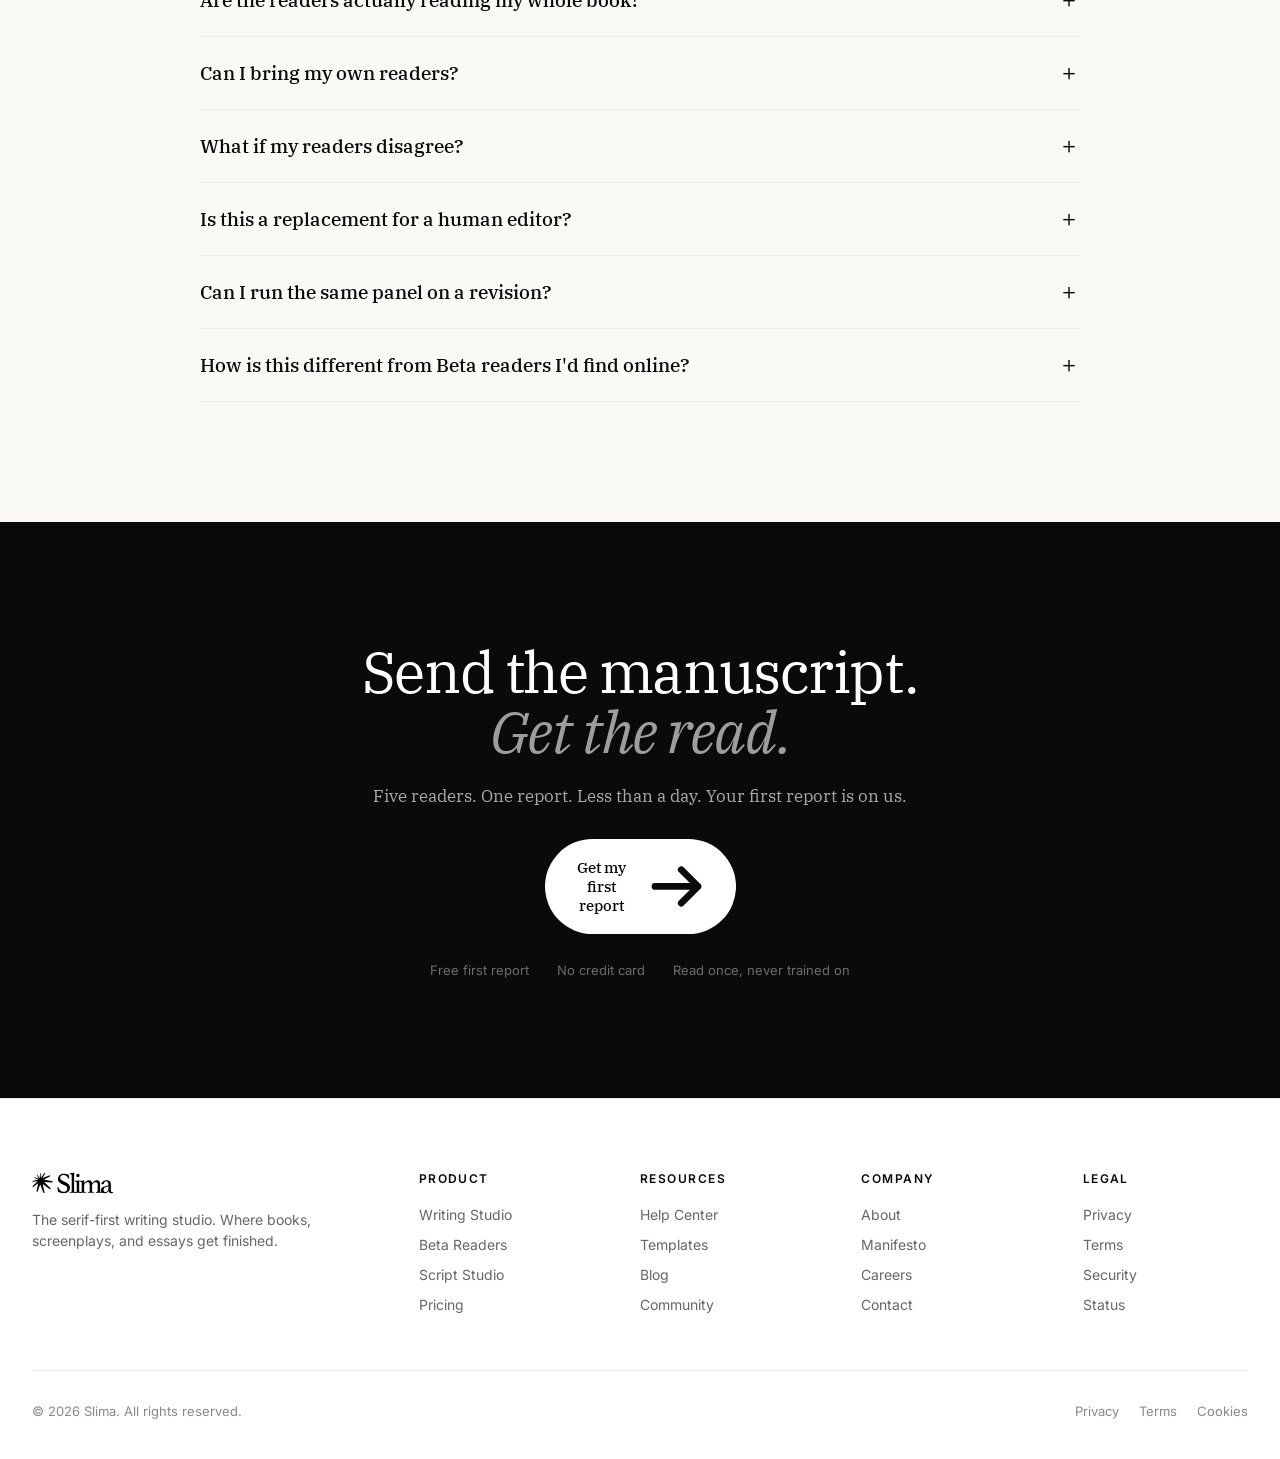
==== commit e648f69b: "Sub-page mockups: rebuild from real app.slima.ai screens After navigating app.slima.ai via Chrome MC" ====
--- a/beta-reader.html
+++ b/beta-reader.html
@@ -275,6 +275,265 @@
   }
   .br-mock-nav .item svg { width: 20px; height: 20px; }
 
+  /* ─── Slima Beta Reader mockup — true to the actual Reading Report ─── */
+  .app-mock-frame {
+    background: #ffffff;
+    border: 1px solid #ececea;
+    border-radius: 18px;
+    overflow: hidden;
+    box-shadow:
+      0 1px 2px rgba(10,10,15,0.04),
+      0 30px 60px -16px rgba(10,10,15,0.16);
+    aspect-ratio: 16 / 12;
+    width: 100%;
+    max-width: 720px;
+    margin: 0 auto;
+  }
+  .br-mock {
+    width: 100%; height: 100%;
+    background: #ffffff;
+    display: grid;
+    grid-template-columns: 36px 184px 1fr;
+    color: #0a0a0b;
+    font-family: 'IBM Plex Serif', serif;
+  }
+  .br-mock .rail {
+    background: #faf9f6;
+    border-right: 1px solid #ececea;
+    display: flex; flex-direction: column; align-items: center;
+    gap: 14px; padding: 14px 0;
+  }
+  .br-mock .rail svg { width: 16px; height: 16px; color: #8e8e94; }
+  .br-mock .rail .mark { color: #0a0a0b; }
+  .br-mock .rail .ic.active {
+    width: 26px; height: 26px;
+    background: #ececea;
+    border-radius: 6px;
+    display: flex; align-items: center; justify-content: center;
+  }
+  .br-mock .rail .ic.active svg { color: #0a0a0b; }
+  .br-mock .history {
+    background: #faf9f6;
+    border-right: 1px solid #ececea;
+    padding: 12px 10px;
+    display: flex; flex-direction: column;
+    gap: 8px;
+  }
+  .br-mock .history .tabs {
+    display: flex; gap: 4px;
+    margin-bottom: 8px;
+    font-family: 'Inter', sans-serif;
+    font-size: 9px;
+    color: #8e8e94;
+  }
+  .br-mock .history .tabs span {
+    padding: 5px 8px;
+    border-radius: 5px;
+  }
+  .br-mock .history .tabs .active {
+    background: #ffffff;
+    color: #0a0a0b;
+    border: 1px solid #ececea;
+  }
+  .br-mock .history .item {
+    background: #ffffff;
+    border: 1px solid #ececea;
+    border-radius: 8px;
+    padding: 9px 10px;
+  }
+  .br-mock .history .item.is-active {
+    border-color: #0a0a0b;
+    background: #ffffff;
+    box-shadow: 0 4px 10px -4px rgba(10,10,15,0.10);
+  }
+  .br-mock .history .item .top {
+    font-family: 'IBM Plex Serif', serif;
+    font-size: 11px;
+    color: #0a0a0b;
+    margin-bottom: 4px;
+    display: flex; gap: 6px; align-items: center;
+  }
+  .br-mock .history .item .top .meta {
+    color: #8e8e94;
+    font-family: 'Inter', sans-serif;
+    font-size: 9px;
+  }
+  .br-mock .history .item .scores {
+    display: flex; align-items: center; gap: 8px;
+    font-family: 'IBM Plex Serif', serif;
+    font-size: 11px;
+  }
+  .br-mock .history .item .scores .up {
+    display: inline-flex; align-items: center; gap: 3px;
+    color: #2f9e6b;
+    font-weight: 600;
+  }
+  .br-mock .history .item .scores .star {
+    display: inline-flex; align-items: center; gap: 3px;
+    color: #2a2a2e;
+  }
+  .br-mock .history .item .scores .delta {
+    margin-left: auto;
+    font-family: 'Inter', sans-serif;
+    font-size: 9.5px;
+    color: #2f9e6b;
+  }
+  .br-mock .history .item .scores .delta.down { color: #b8503a; }
+  .br-mock .report {
+    padding: 14px 18px;
+    overflow: hidden;
+    min-width: 0;
+  }
+  .br-mock .report .head {
+    display: flex; align-items: center; justify-content: space-between;
+    margin-bottom: 10px;
+  }
+  .br-mock .report .head .title {
+    font-family: 'IBM Plex Serif', serif;
+    font-weight: 600;
+    font-size: 13px;
+    color: #0a0a0b;
+    display: flex; align-items: center; gap: 6px;
+  }
+  .br-mock .report .head .title .back {
+    color: #8e8e94;
+    font-size: 14px;
+  }
+  .br-mock .report .head .export {
+    font-family: 'Inter', sans-serif;
+    font-size: 10px;
+    color: #6b6b72;
+    border: 1px solid #ececea;
+    border-radius: 100px;
+    padding: 4px 10px;
+    display: inline-flex; align-items: center; gap: 4px;
+  }
+  .br-mock .report .reptabs {
+    display: flex; gap: 16px;
+    border-bottom: 1px solid #ececea;
+    margin-bottom: 12px;
+    font-family: 'Inter', sans-serif;
+    font-size: 10px;
+  }
+  .br-mock .report .reptabs span {
+    padding-bottom: 8px;
+    color: #8e8e94;
+  }
+  .br-mock .report .reptabs .active {
+    color: #0a0a0b;
+    font-weight: 600;
+    border-bottom: 2px solid #0a0a0b;
+    margin-bottom: -1px;
+  }
+  .br-mock .report .reptabs .count {
+    color: #b8ad9c;
+    font-size: 9px;
+    margin-left: 4px;
+  }
+  .br-mock .report .metrics {
+    display: grid;
+    grid-template-columns: repeat(4, 1fr);
+    gap: 6px;
+    margin-bottom: 8px;
+  }
+  .br-mock .report .metric {
+    background: #faf9f6;
+    border: 1px solid #ececea;
+    border-radius: 8px;
+    padding: 8px 10px;
+  }
+  .br-mock .report .metric .lbl {
+    font-family: 'Inter', sans-serif;
+    font-size: 8.5px;
+    color: #8e8e94;
+    letter-spacing: 0.04em;
+    margin-bottom: 4px;
+    display: flex; align-items: center; gap: 3px;
+  }
+  .br-mock .report .metric .lbl .q {
+    width: 9px; height: 9px;
+    border: 1px solid #d4cec0;
+    border-radius: 50%;
+    color: #b8ad9c;
+    font-size: 7px;
+    display: inline-flex; align-items: center; justify-content: center;
+  }
+  .br-mock .report .metric .v {
+    font-family: 'IBM Plex Serif', serif;
+    font-weight: 500;
+    font-size: 17px;
+    color: #0a0a0b;
+    line-height: 1;
+  }
+  .br-mock .report .metric .v .u {
+    font-family: 'Inter', sans-serif;
+    font-size: 9px;
+    color: #b8ad9c;
+    margin-left: 1px;
+  }
+  .br-mock .report .metric .v.amber { color: #d97706; }
+  .br-mock .report .grad-bar {
+    height: 6px;
+    border-radius: 4px;
+    background: linear-gradient(90deg, #ffe9bf 0%, #f5b94a 60%, #f5b94a 100%);
+    margin-bottom: 14px;
+  }
+  .br-mock .report .curve-frame {
+    background: #faf9f6;
+    border: 1px solid #ececea;
+    border-radius: 10px;
+    padding: 10px 12px;
+  }
+  .br-mock .report .curve-head {
+    display: flex; align-items: center; justify-content: space-between;
+    margin-bottom: 4px;
+  }
+  .br-mock .report .curve-head .t {
+    font-family: 'IBM Plex Serif', serif;
+    font-weight: 600;
+    font-size: 11px;
+    color: #0a0a0b;
+  }
+  .br-mock .report .curve-head .legend {
+    font-family: 'Inter', sans-serif;
+    font-size: 9px;
+    color: #8e8e94;
+    display: flex; gap: 10px;
+  }
+  .br-mock .report .curve-head .legend .dot {
+    width: 6px; height: 6px;
+    border-radius: 50%;
+    display: inline-block;
+    margin-right: 4px;
+    vertical-align: middle;
+  }
+  .br-mock .report .curve-head .legend .dot.eng { background: #6366f1; }
+  .br-mock .report .curve-head .legend .dot.drop { background: #d97706; }
+  .br-mock .report .curve-svg {
+    width: 100%; height: 90px;
+    margin-bottom: 4px;
+  }
+  .br-mock .report .curve-axis {
+    display: flex; justify-content: space-between;
+    font-family: 'Inter', sans-serif;
+    font-size: 8.5px;
+    color: #b8ad9c;
+  }
+  .br-mock .report .callouts {
+    margin-top: 10px;
+    display: flex; gap: 10px;
+    font-family: 'Inter', sans-serif;
+    font-size: 9px;
+    color: #6b6b72;
+  }
+  .br-mock .report .callouts .cb {
+    display: flex; align-items: center; gap: 4px;
+  }
+  .br-mock .report .callouts .cb::before {
+    content: '⚠';
+    color: #d97706;
+  }
+
   /* Fanned reader-report cards */
   .reports-fan {
     position: relative;
@@ -1376,56 +1635,109 @@
     </div>
 
     <div class="reveal d2">
-      <div class="slima-app">
-        <div class="br-mock-head">
-          <div class="br-mock-pill">AI Beta Reader <span class="chev">▾</span></div>
-          <div class="br-mock-status">reports: 2 <span class="sep">|</span> This month 3/5</div>
-        </div>
-        <h3 class="br-mock-h1">AI Beta Readers</h3>
-        <p class="br-mock-sub">Before publishing, let AI simulate real readers to read your work and provide professional feedback.</p>
-        <a class="br-mock-upload" href="#"><span class="ic">📤</span> Upload Work</a>
-        <div class="br-mock-steps">
-          <span>1. Select work</span>
-          <span>2. Choose readers &amp; editor</span>
-          <span>3. Get reading report</span>
-          <span>4. Revise in studio</span>
-        </div>
-        <div class="br-mock-card">
-          <div class="book">📖</div>
-          <div class="title">PARIS</div>
-          <div class="badges">
-            <span class="book-b">📕 Book</span>
-            <span class="synced">Synced</span>
+      <div class="app-mock-frame">
+        <div class="br-mock">
+          <div class="rail">
+            <svg class="mark" viewBox="0 0 130 130"><path fill="currentColor" d="M58.8,38.61l39.68-15.07c.8.6,1.56,1.48,1.93,2.42.29.74.76,2.23.2,2.84l-33.5,18.01c.1.24,2.21.66,2.64.76,14.6,3.43,29.37,6.15,44.07,9.15.21.03.34.13.46.3.83,1.19.46,6.42-1.4,6.51-14.91-1.43-29.87-2.4-44.82-3.41l35.8,35.91c-.58,2.36-2.53,5.23-5.18,5.09l-22.15-17.11-17.15-12.38c3.09,15.53,6.74,30.93,10.38,46.34.18.79-.66,1.53-1.26,1.94-1.23.83-4.84,1.91-5.77.36-5.52-15.48-10.88-31.03-17.23-46.18-5.16,13.04-9.74,26.31-14.46,39.51-1.02,1.62-5.36.05-6.25-1.44l9.86-45.05-13.19,9.74-14.41,11.25c-1.63.83-4.72-2.86-3.67-4.14,9.4-8.83,18.66-17.83,27.49-27.23l-27.47,2.24c-1.3-.04-1.75-2.99-1.11-3.93l31.22-6.9-20.63-10.69c-1.44-.53-.12-3.03.81-3.29l23.97,8.98-11.48-20.62c.15-.75,2.19-2.19,2.88-1.26,3.24,4.56,6.44,9.14,9.77,13.63,1.05,1.41,2.18,3.11,3.31,4.42.12.14,0,.36.43.24l1.89-27.64c1.05-.77,3.12-.77,3.35.79.49,7.91.8,15.84,1.37,23.74.02.28-.15.55.28.47,3.35-4.45,6.77-8.85,10.06-13.34,3.49-4.75,6.85-9.66,10.36-14.37,1.23-.38,4.13,1.48,3.56,2.99-4.1,7.49-8.52,14.82-12.59,22.33-.23.43-2.2,3.92-2.04,4.09Z"/></svg>
+            <div class="ic active"><svg viewBox="0 0 24 24" fill="none" stroke="currentColor" stroke-width="1.5"><path d="M16 11a4 4 0 10-8 0 4 4 0 008 0zM2 21a8 8 0 0120 0"/></svg></div>
+            <svg viewBox="0 0 24 24" fill="none" stroke="currentColor" stroke-width="1.5"><path d="M3 6h18M8 6V4a2 2 0 012-2h4a2 2 0 012 2v2M5 6l1 14a2 2 0 002 2h8a2 2 0 002-2l1-14"/></svg>
+            <svg viewBox="0 0 24 24" fill="none" stroke="currentColor" stroke-width="1.5"><circle cx="5" cy="12" r="1.6"/><circle cx="12" cy="12" r="1.6"/><circle cx="19" cy="12" r="1.6"/></svg>
           </div>
-          <div class="divider"></div>
-          <div class="readings">⚗ 3 readings</div>
-        </div>
-        <div class="br-mock-card">
-          <div class="book">📖</div>
-          <div class="title">The Search</div>
-          <div class="badges">
-            <span class="book-b">📕 Book</span>
-            <span class="synced">Synced</span>
+          <div class="history">
+            <div class="tabs">
+              <span>Select Content</span>
+              <span class="active">Reading History</span>
+            </div>
+            <div class="item is-active">
+              <div class="top">Chapter 1 <span class="meta">· Apr 5, 2026</span></div>
+              <div class="scores">
+                <span class="up">▲ 6.0</span>
+                <span class="star">★ 3.2</span>
+                <span class="delta">+0.7</span>
+              </div>
+            </div>
+            <div class="item">
+              <div class="top">Mar 31, 2026 <span class="meta">· 17.4k</span></div>
+              <div class="scores">
+                <span class="up">▲ 5.3</span>
+                <span class="star">★ 3.1</span>
+                <span class="delta">+1.3</span>
+              </div>
+            </div>
+            <div class="item">
+              <div class="top">Mar 17, 2026 <span class="meta">· 7.9k</span></div>
+              <div class="scores">
+                <span class="up">▲ 4.0</span>
+                <span class="star">★ 2.9</span>
+                <span class="delta down">−2.0</span>
+              </div>
+            </div>
+            <div class="item">
+              <div class="top">Mar 12, 2026</div>
+              <div class="scores">
+                <span class="up">▲ 6.0</span>
+                <span class="star">★ 3.2</span>
+              </div>
+            </div>
           </div>
-          <div class="divider"></div>
-          <div class="readings">⚗ 0 readings</div>
-        </div>
-        <div class="br-mock-nav">
-          <div class="item is-active">
-            <svg viewBox="0 0 24 24" fill="none" stroke="currentColor" stroke-width="1.6"><path d="M14 2H6a2 2 0 00-2 2v16a2 2 0 002 2h12a2 2 0 002-2V8z"/><path d="M14 2v6h6"/></svg>
-            Reports
-          </div>
-          <div class="item">
-            <svg viewBox="0 0 24 24" fill="none" stroke="currentColor" stroke-width="1.6"><path d="M9 11l3 3 8-8M21 12v7a2 2 0 01-2 2H5a2 2 0 01-2-2V5a2 2 0 012-2h11"/></svg>
-            Submit
-          </div>
-          <div class="item">
-            <svg viewBox="0 0 24 24" fill="none" stroke="currentColor" stroke-width="1.6"><path d="M3 6h18M8 6V4a2 2 0 012-2h4a2 2 0 012 2v2M5 6l1 14a2 2 0 002 2h8a2 2 0 002-2l1-14"/></svg>
-            Trash
-          </div>
-          <div class="item">
-            <svg viewBox="0 0 24 24" fill="none" stroke="currentColor" stroke-width="1.6"><circle cx="5" cy="12" r="1.6"/><circle cx="12" cy="12" r="1.6"/><circle cx="19" cy="12" r="1.6"/></svg>
-            More
+          <div class="report">
+            <div class="head">
+              <div class="title"><span class="back">‹</span> Reading Report</div>
+              <span class="export">⤓ Export</span>
+            </div>
+            <div class="reptabs">
+              <span class="active">Overview</span>
+              <span>Reader Feedback</span>
+              <span>Editor Letter</span>
+              <span>Editor Details<span class="count">20</span></span>
+              <span>Action Items<span class="count">5</span></span>
+            </div>
+            <div class="metrics">
+              <div class="metric">
+                <div class="lbl">Continue<span class="q">?</span></div>
+                <div class="v">6.0<span class="u">/10</span></div>
+              </div>
+              <div class="metric">
+                <div class="lbl">Recommend<span class="q">?</span></div>
+                <div class="v">5.0<span class="u">/10</span></div>
+              </div>
+              <div class="metric">
+                <div class="lbl">DNF Risk<span class="q">?</span></div>
+                <div class="v amber">Medium</div>
+              </div>
+              <div class="metric">
+                <div class="lbl">Kindle<span class="q">?</span></div>
+                <div class="v">★3.2</div>
+              </div>
+            </div>
+            <div class="grad-bar"></div>
+            <div class="curve-frame">
+              <div class="curve-head">
+                <div class="t">Attention Curve</div>
+                <div class="legend">
+                  <span><span class="dot eng"></span>Engaged</span>
+                  <span><span class="dot drop"></span>Drops</span>
+                </div>
+              </div>
+              <svg class="curve-svg" viewBox="0 0 600 90" preserveAspectRatio="none">
+                <defs><linearGradient id="bcg" x1="0" y1="0" x2="0" y2="1"><stop offset="0%" stop-color="#6366f1" stop-opacity="0.18"/><stop offset="100%" stop-color="#6366f1" stop-opacity="0"/></linearGradient></defs>
+                <line x1="0" y1="6" x2="600" y2="6" stroke="#ececea" stroke-dasharray="3,3"/>
+                <line x1="0" y1="42" x2="600" y2="42" stroke="#ececea" stroke-dasharray="3,3"/>
+                <line x1="0" y1="80" x2="600" y2="80" stroke="#ececea" stroke-dasharray="3,3"/>
+                <rect x="320" y="6" width="80" height="74" fill="rgba(217,119,6,0.06)"/>
+                <rect x="430" y="6" width="80" height="74" fill="rgba(217,119,6,0.06)"/>
+                <path d="M 0,12 L 110,8 C 150,8 180,12 220,30 C 260,52 280,18 300,8 C 320,4 360,46 380,68 C 400,80 430,72 450,58 C 480,38 510,12 540,4 L 600,4 L 600,86 L 0,86 Z" fill="url(#bcg)"/>
+                <path d="M 0,12 L 110,8 C 150,8 180,12 220,30 C 260,52 280,18 300,8 C 320,4 360,46 380,68 C 400,80 430,72 450,58 C 480,38 510,12 540,4 L 600,4" fill="none" stroke="#6366f1" stroke-width="2" stroke-linecap="round"/>
+                <circle cx="170" cy="18" r="3" fill="#6366f1"/>
+              </svg>
+              <div class="curve-axis">
+                <span>1</span><span>3</span><span>5</span><span>7</span><span>9</span><span>11</span><span>12</span>
+              </div>
+            </div>
+            <div class="callouts">
+              <span class="cb">§6–7 Beaten with chains, tiny island</span>
+              <span class="cb">§8–10 Trap framework, but lists…</span>
+            </div>
           </div>
         </div>
       </div>
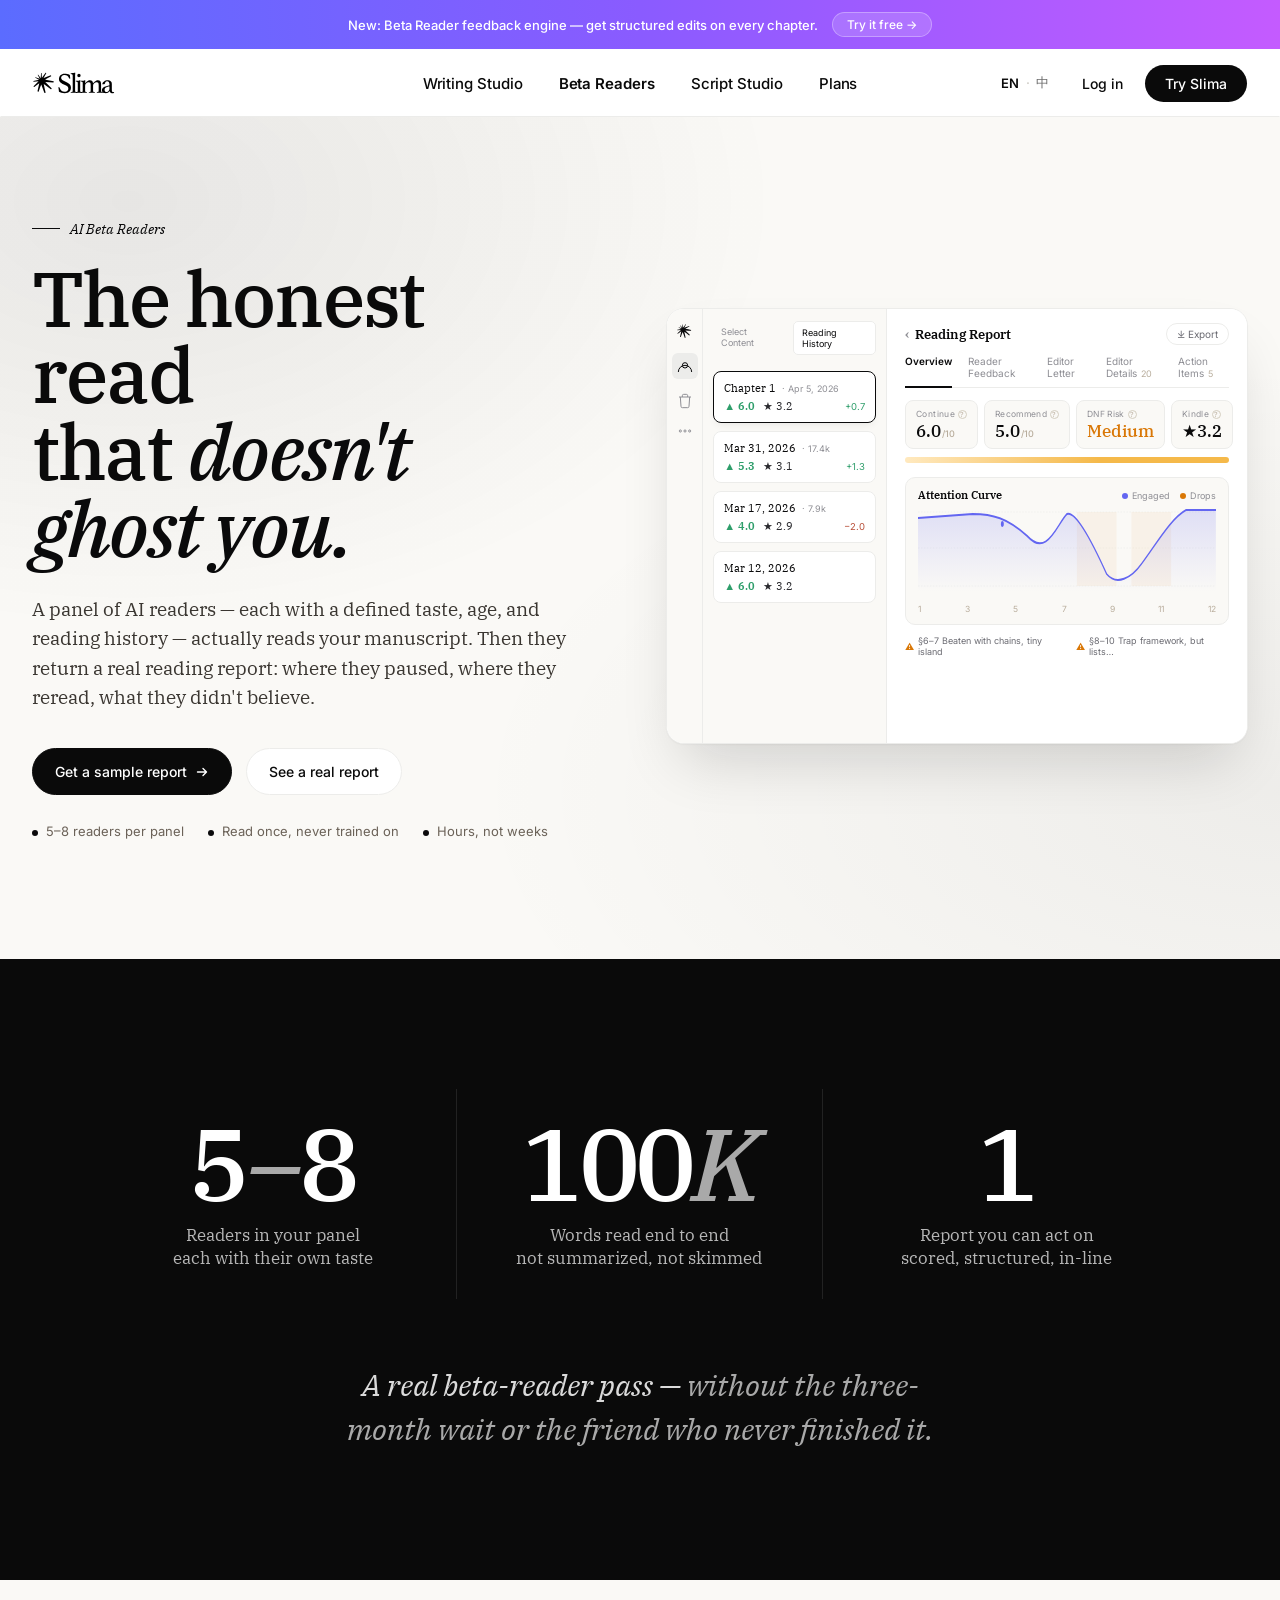
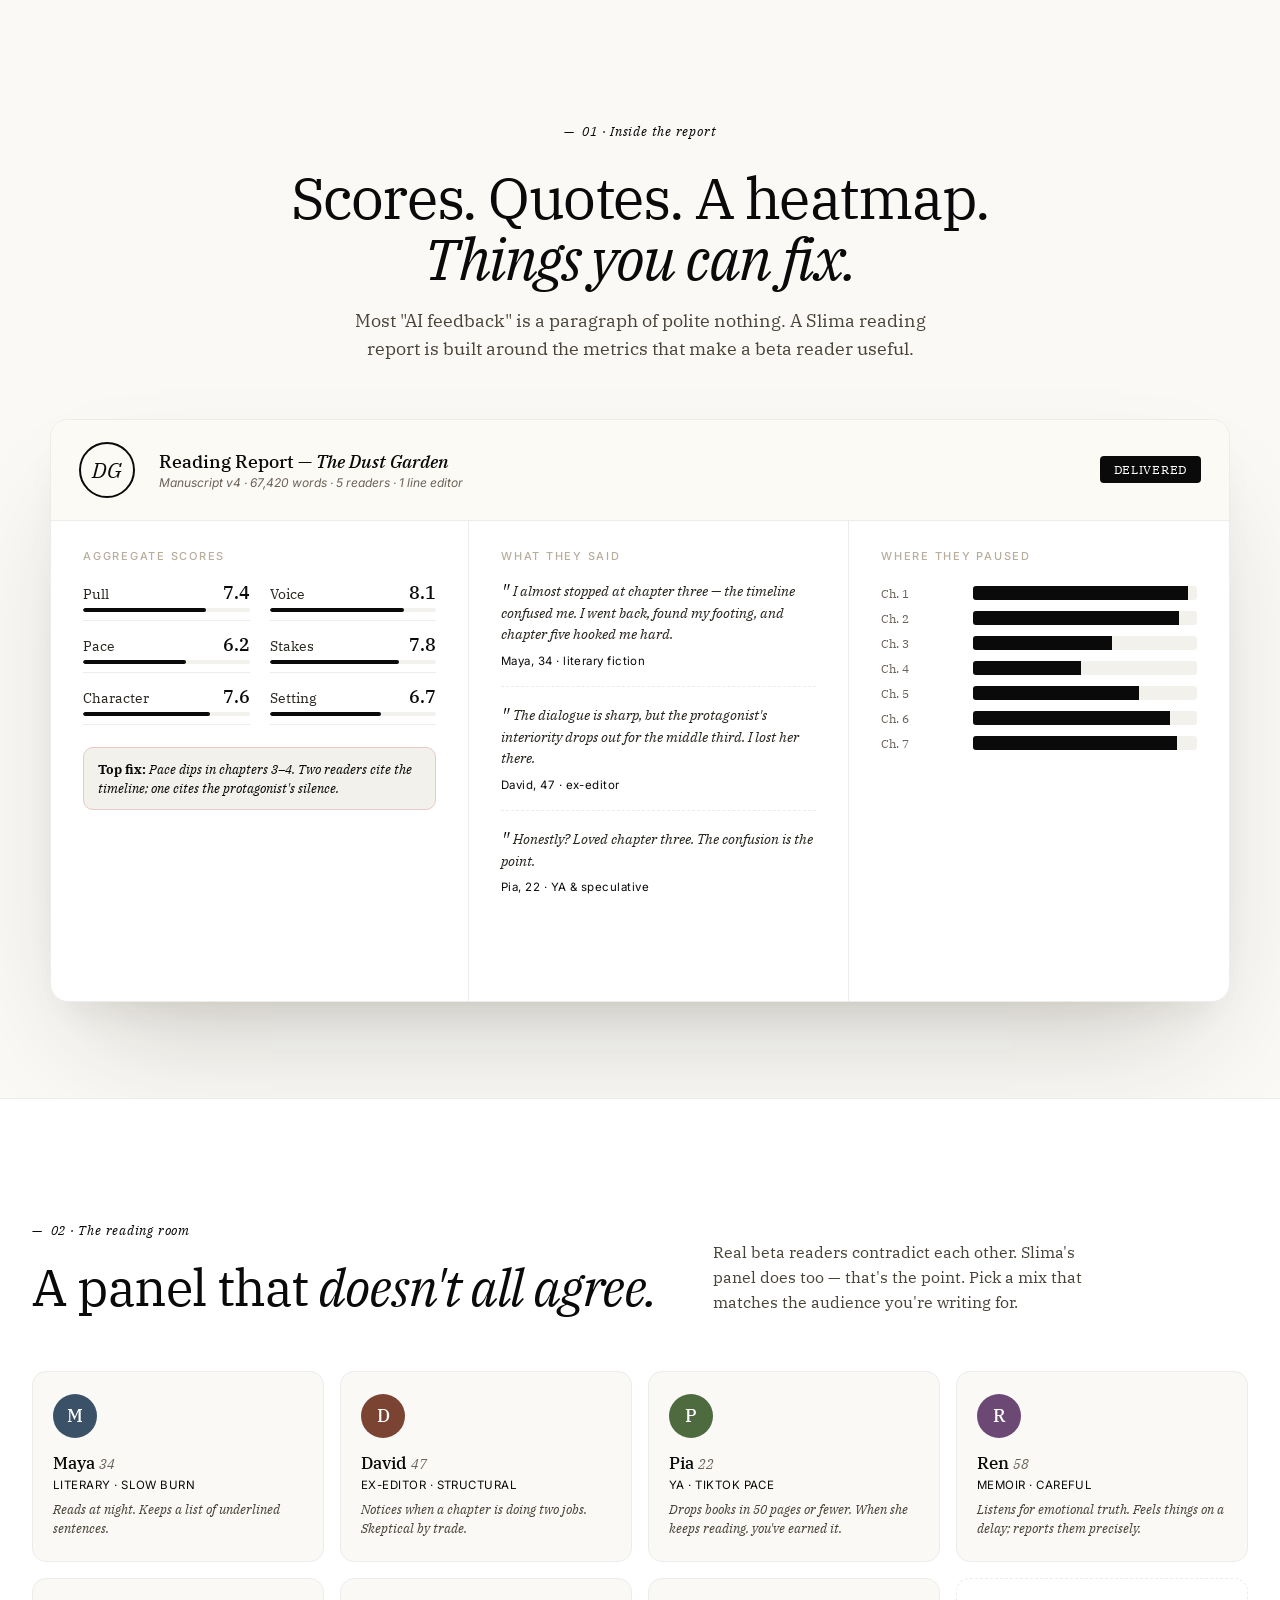
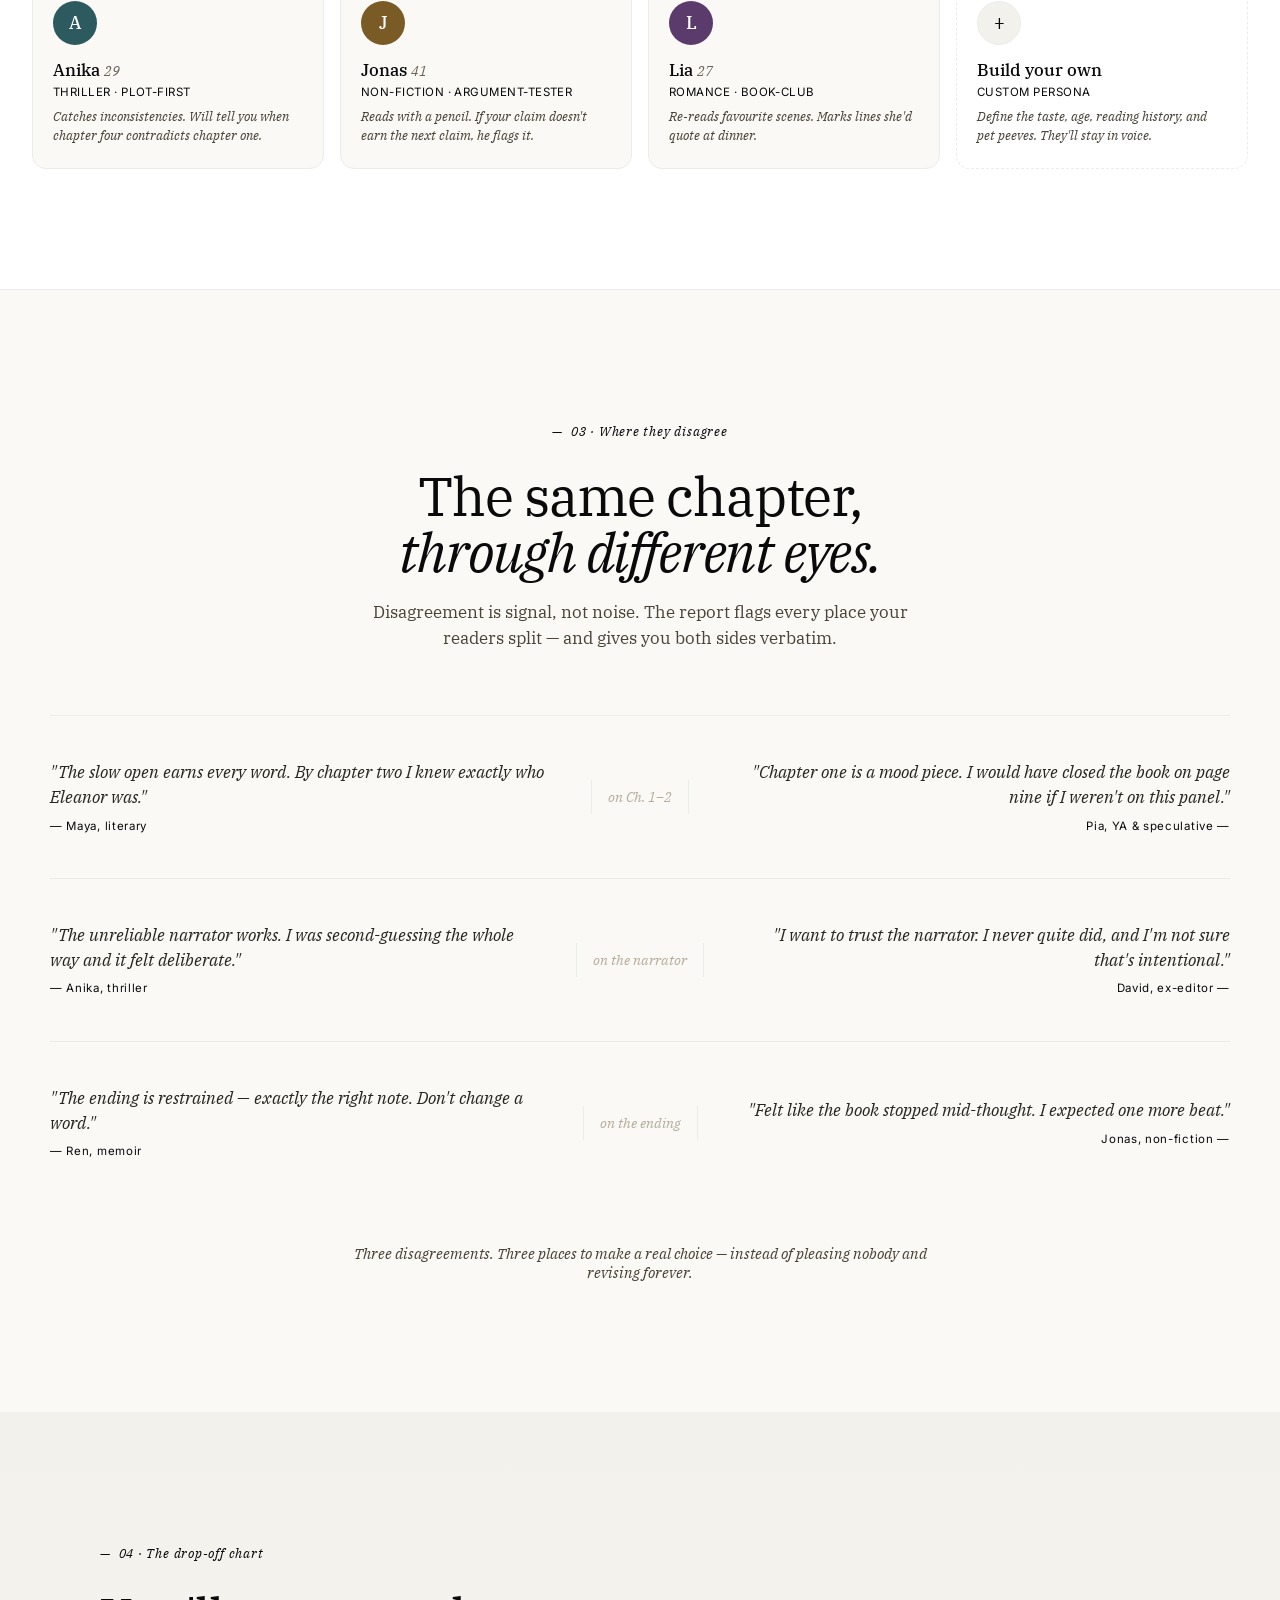
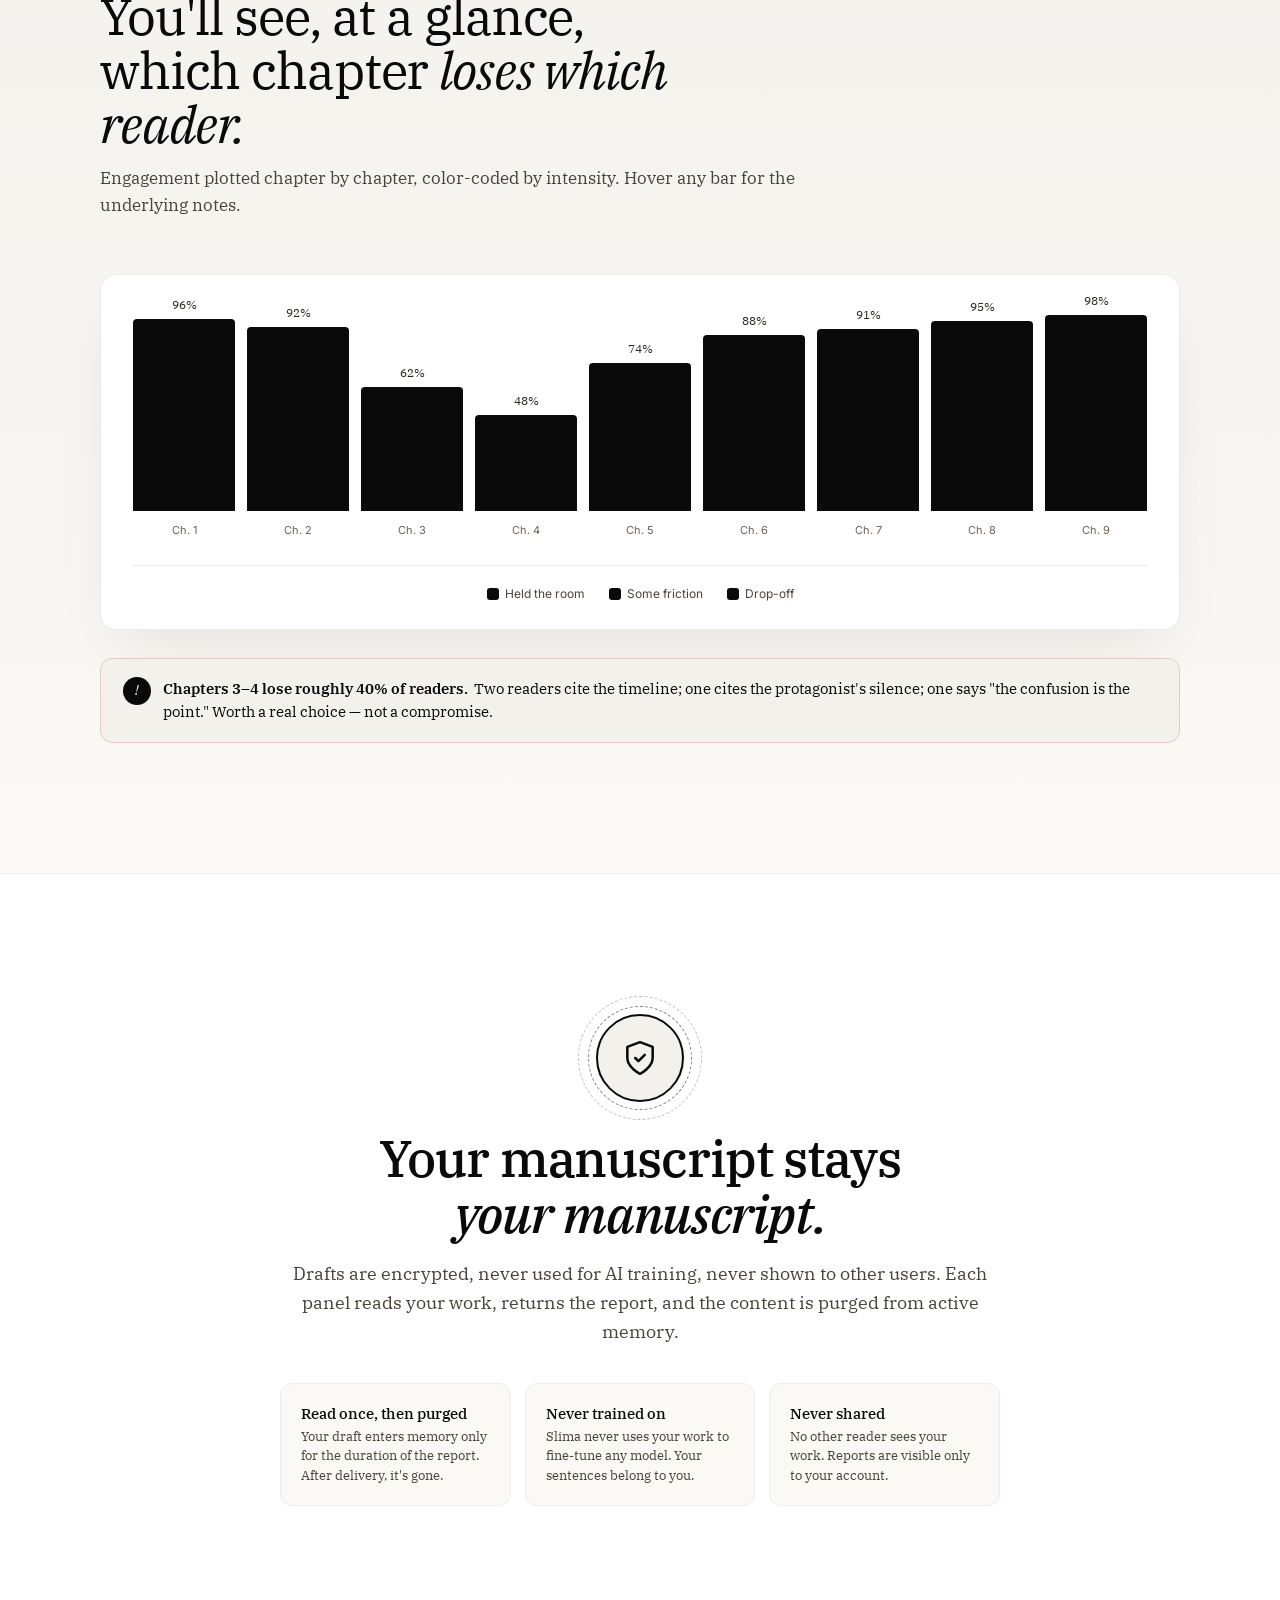
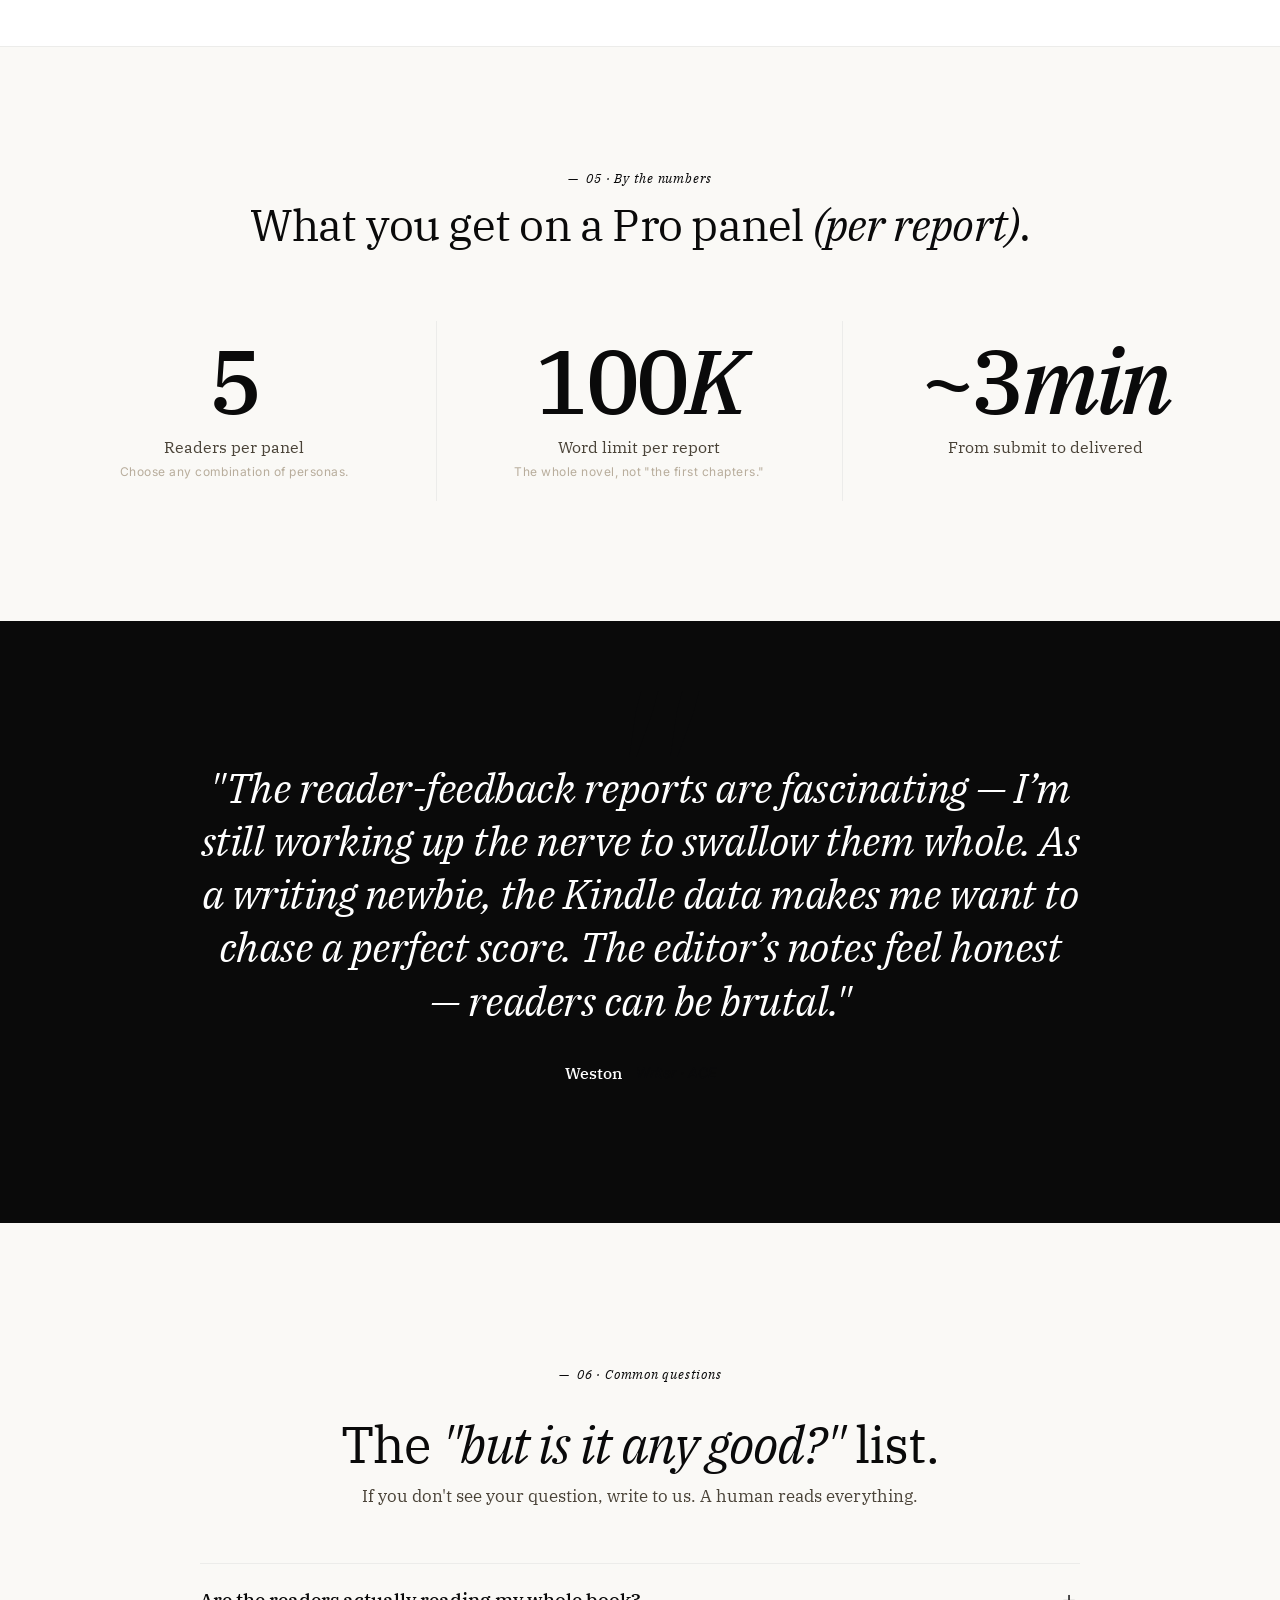
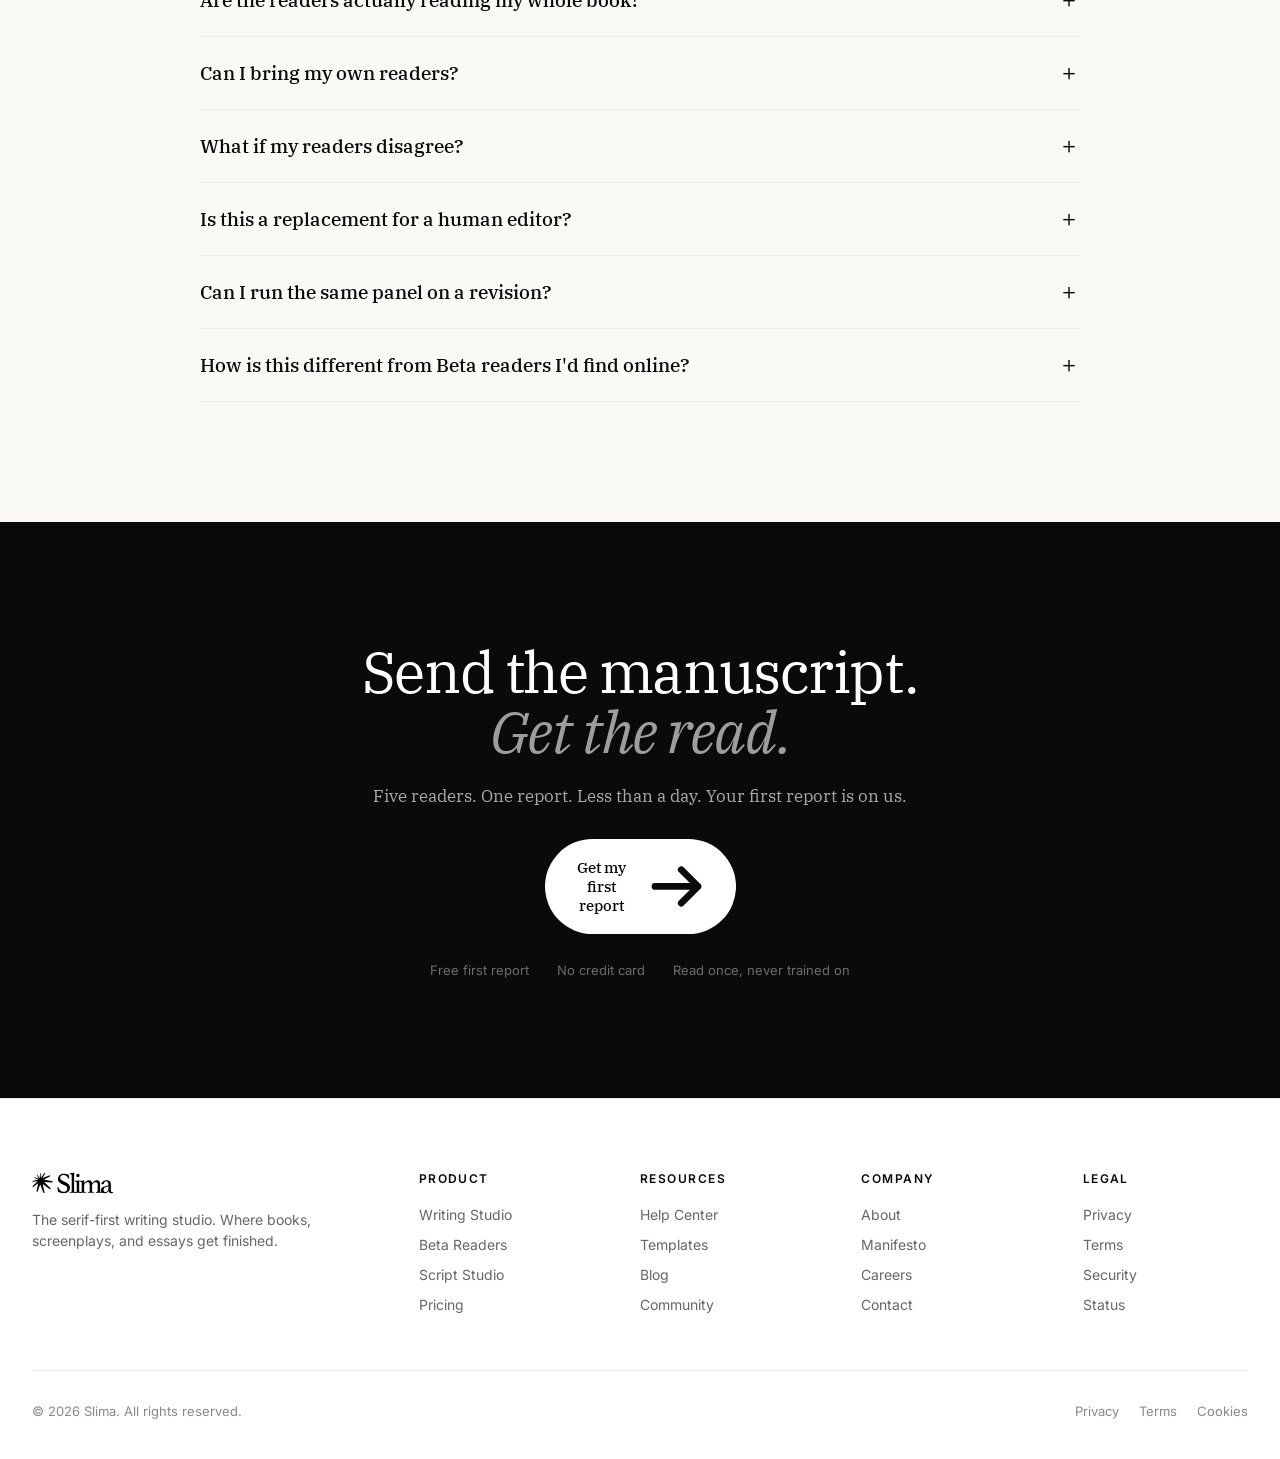
==== commit 10f2680d: "Reviews: keep only real Weston quotes, one per page Per user direction, every fabricated reviewer (M" ====
--- a/beta-reader.html
+++ b/beta-reader.html
@@ -2074,12 +2074,12 @@
      ════════════════════════════════════════ -->
 <section class="br-quote">
   <div class="br-quote-inner">
-    <blockquote data-i18n="t.br.quote">
-      "Three of my friends 'are reading it.' Two of them <em>are not.</em> The Slima panel finished my novel in an afternoon and told me, in writing, exactly which chapter I needed to rewrite — with the quotes that proved it."
+    <blockquote data-i18n="t.weston.reports">
+      "The reader-feedback reports are fascinating — I'm still working up the nerve to swallow them whole. As a writing newbie, the Kindle data makes me want to <em>chase a perfect score.</em> The editor's notes feel honest — readers can be brutal."
     </blockquote>
     <div class="byline">
-      <span class="who" data-i18n="t.br.name">Adriana Köhler</span>
-      <span class="role" data-i18n="t.br.role">Novelist · The Dust Garden</span>
+      <span class="who" data-i18n="t.weston.name">Weston</span>
+      <span class="role" data-i18n="t.weston.role">Writer · ACE</span>
     </div>
   </div>
 </section>
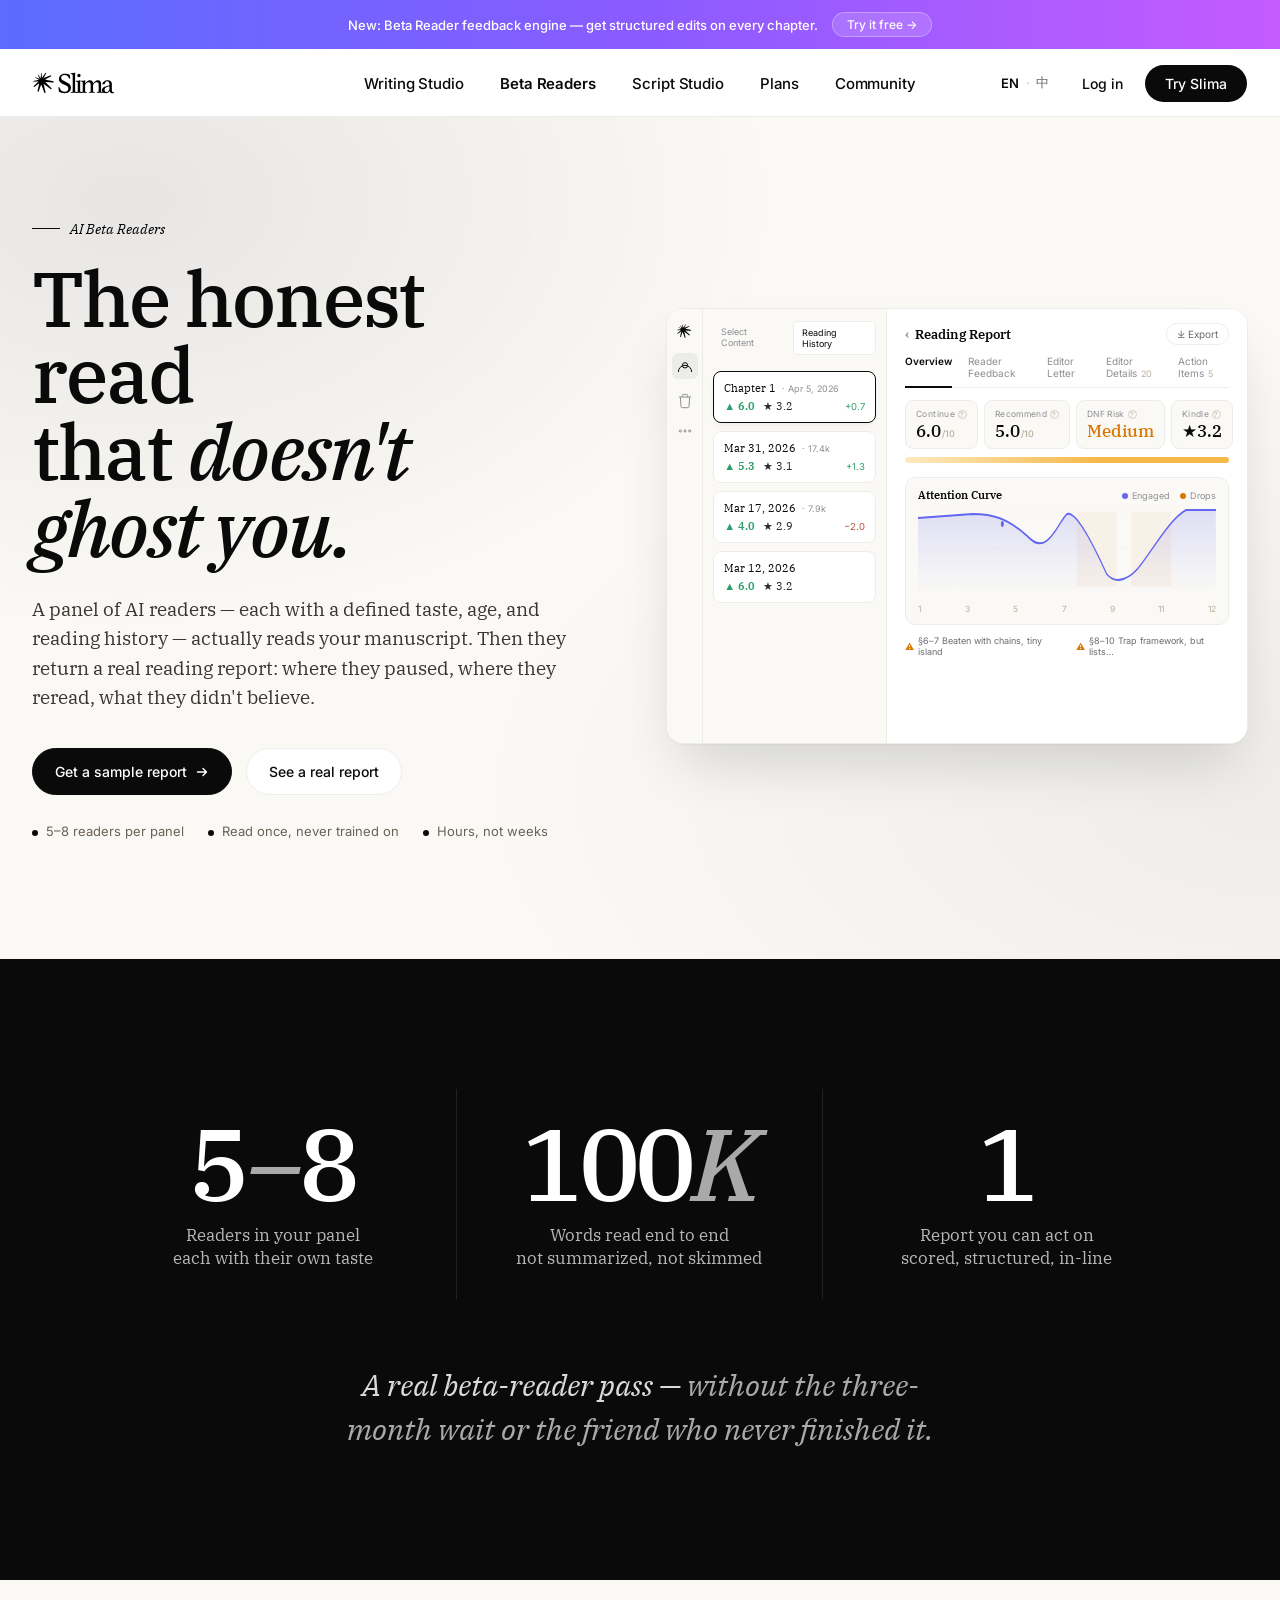
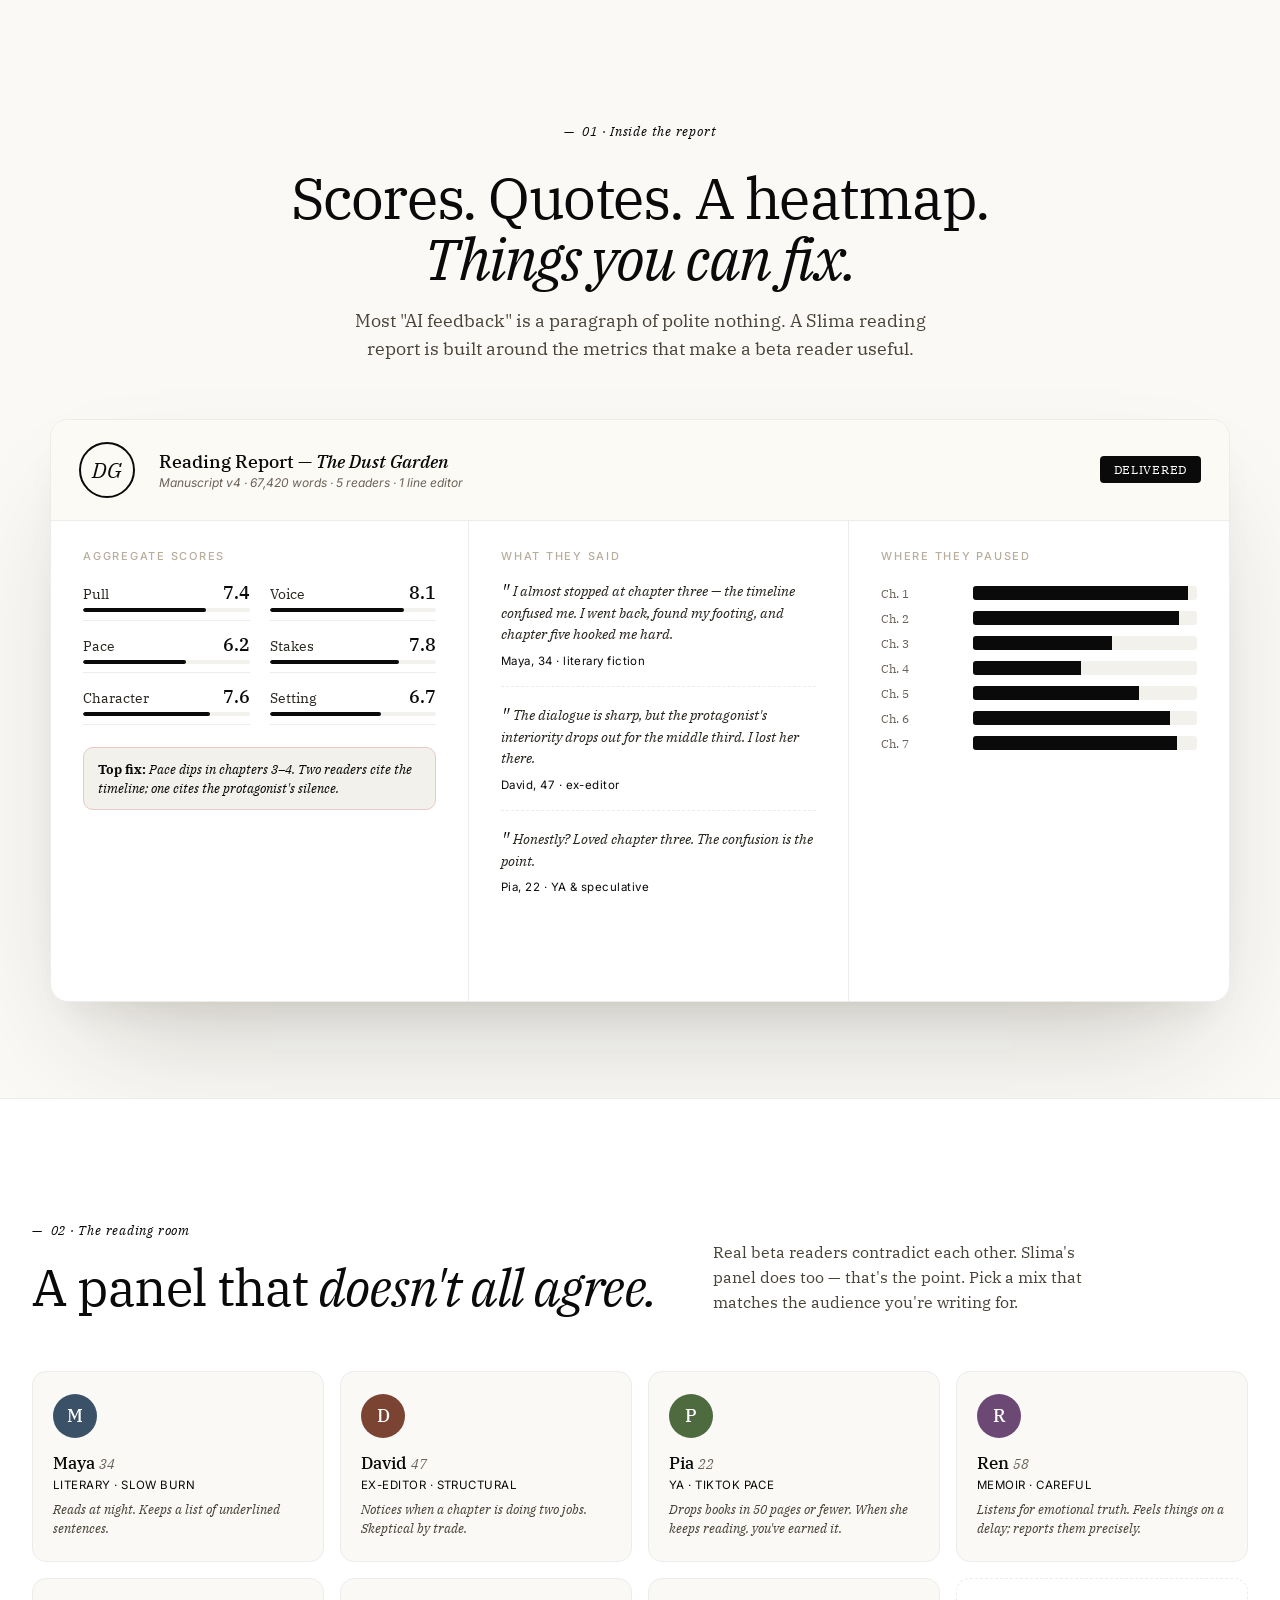
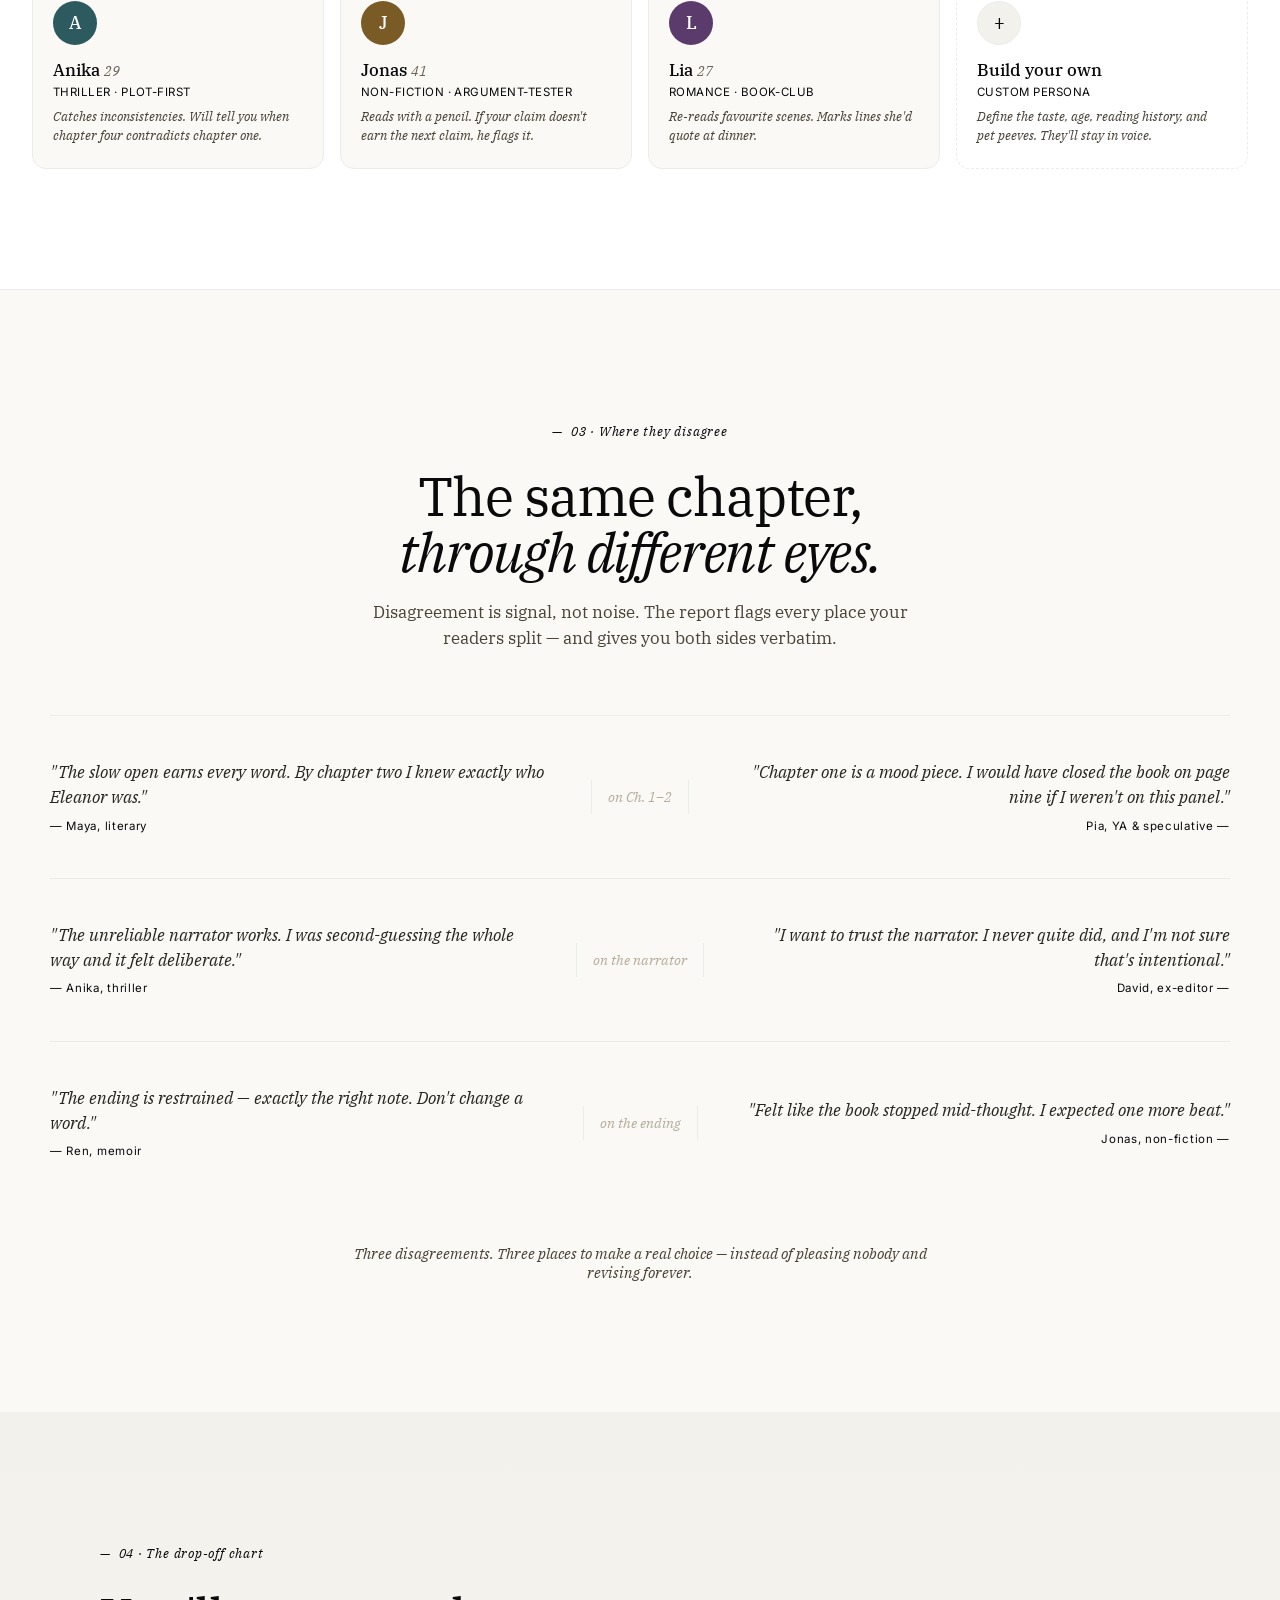
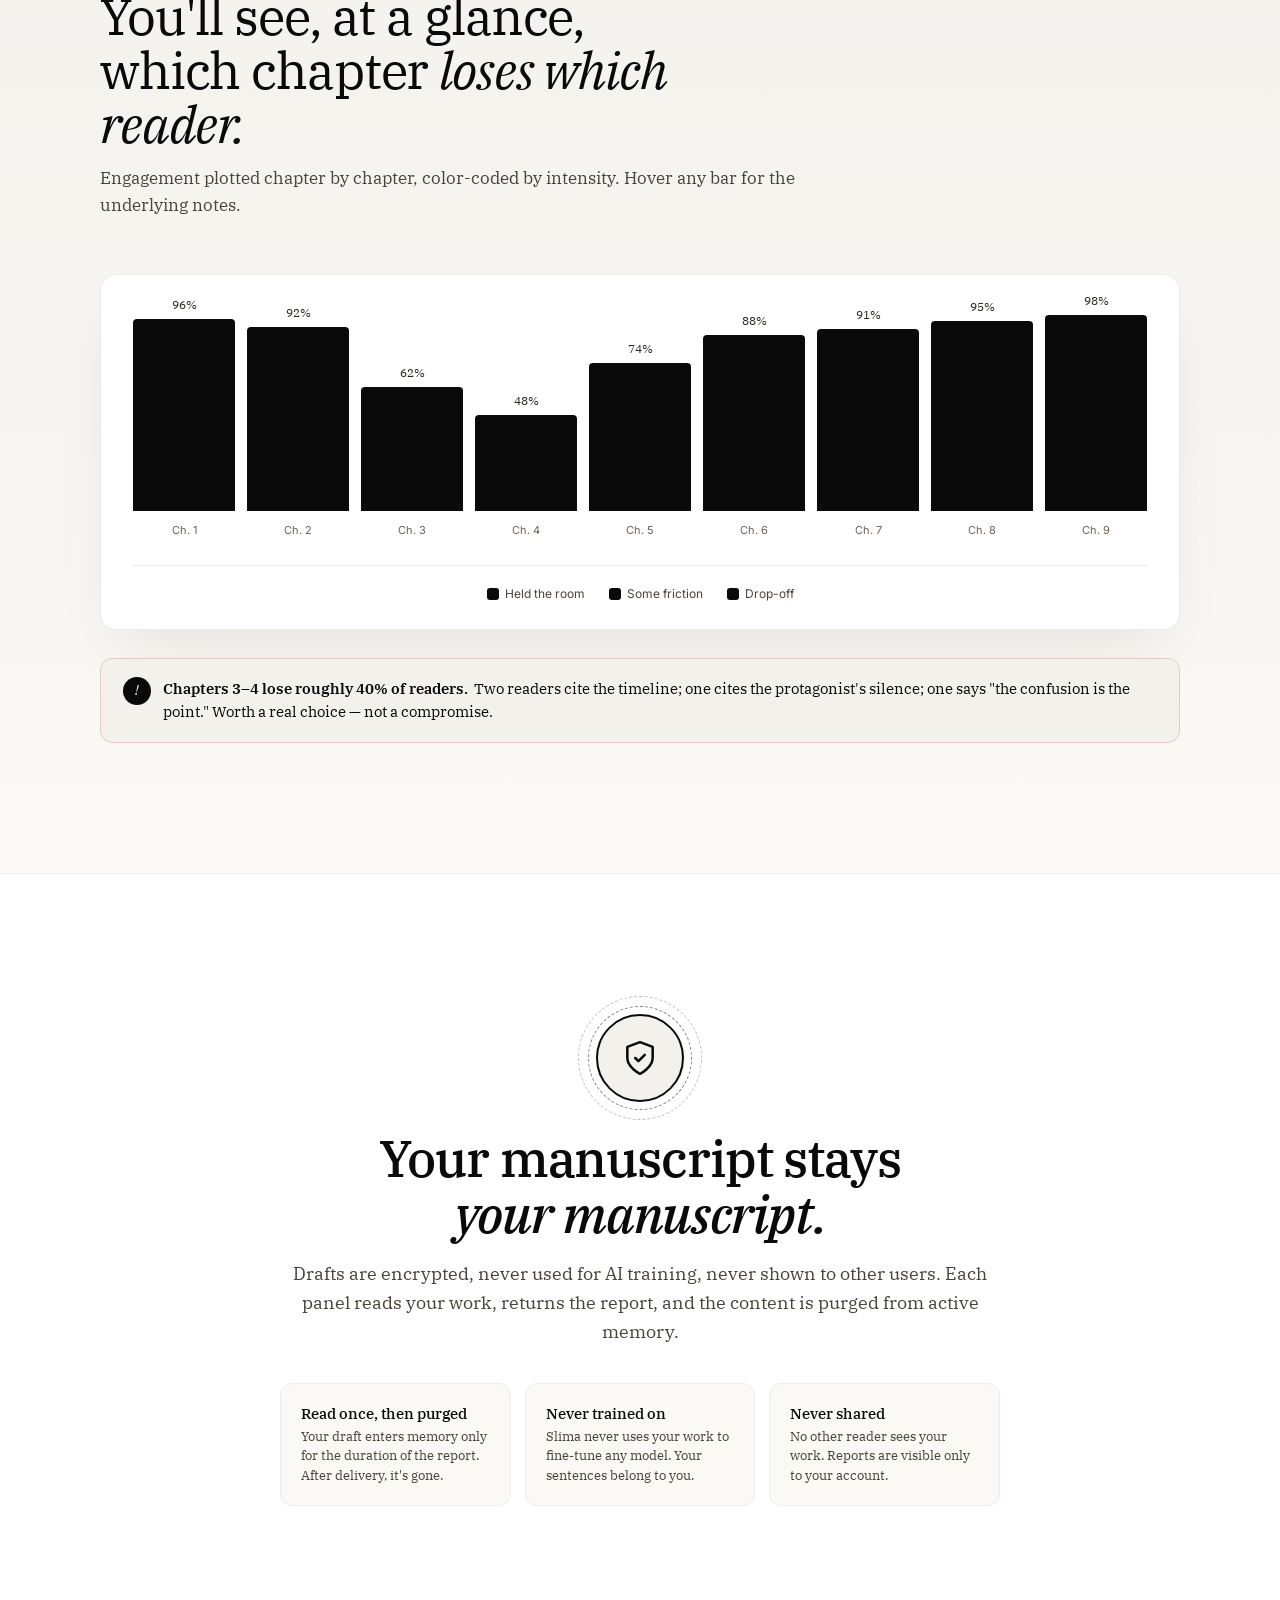
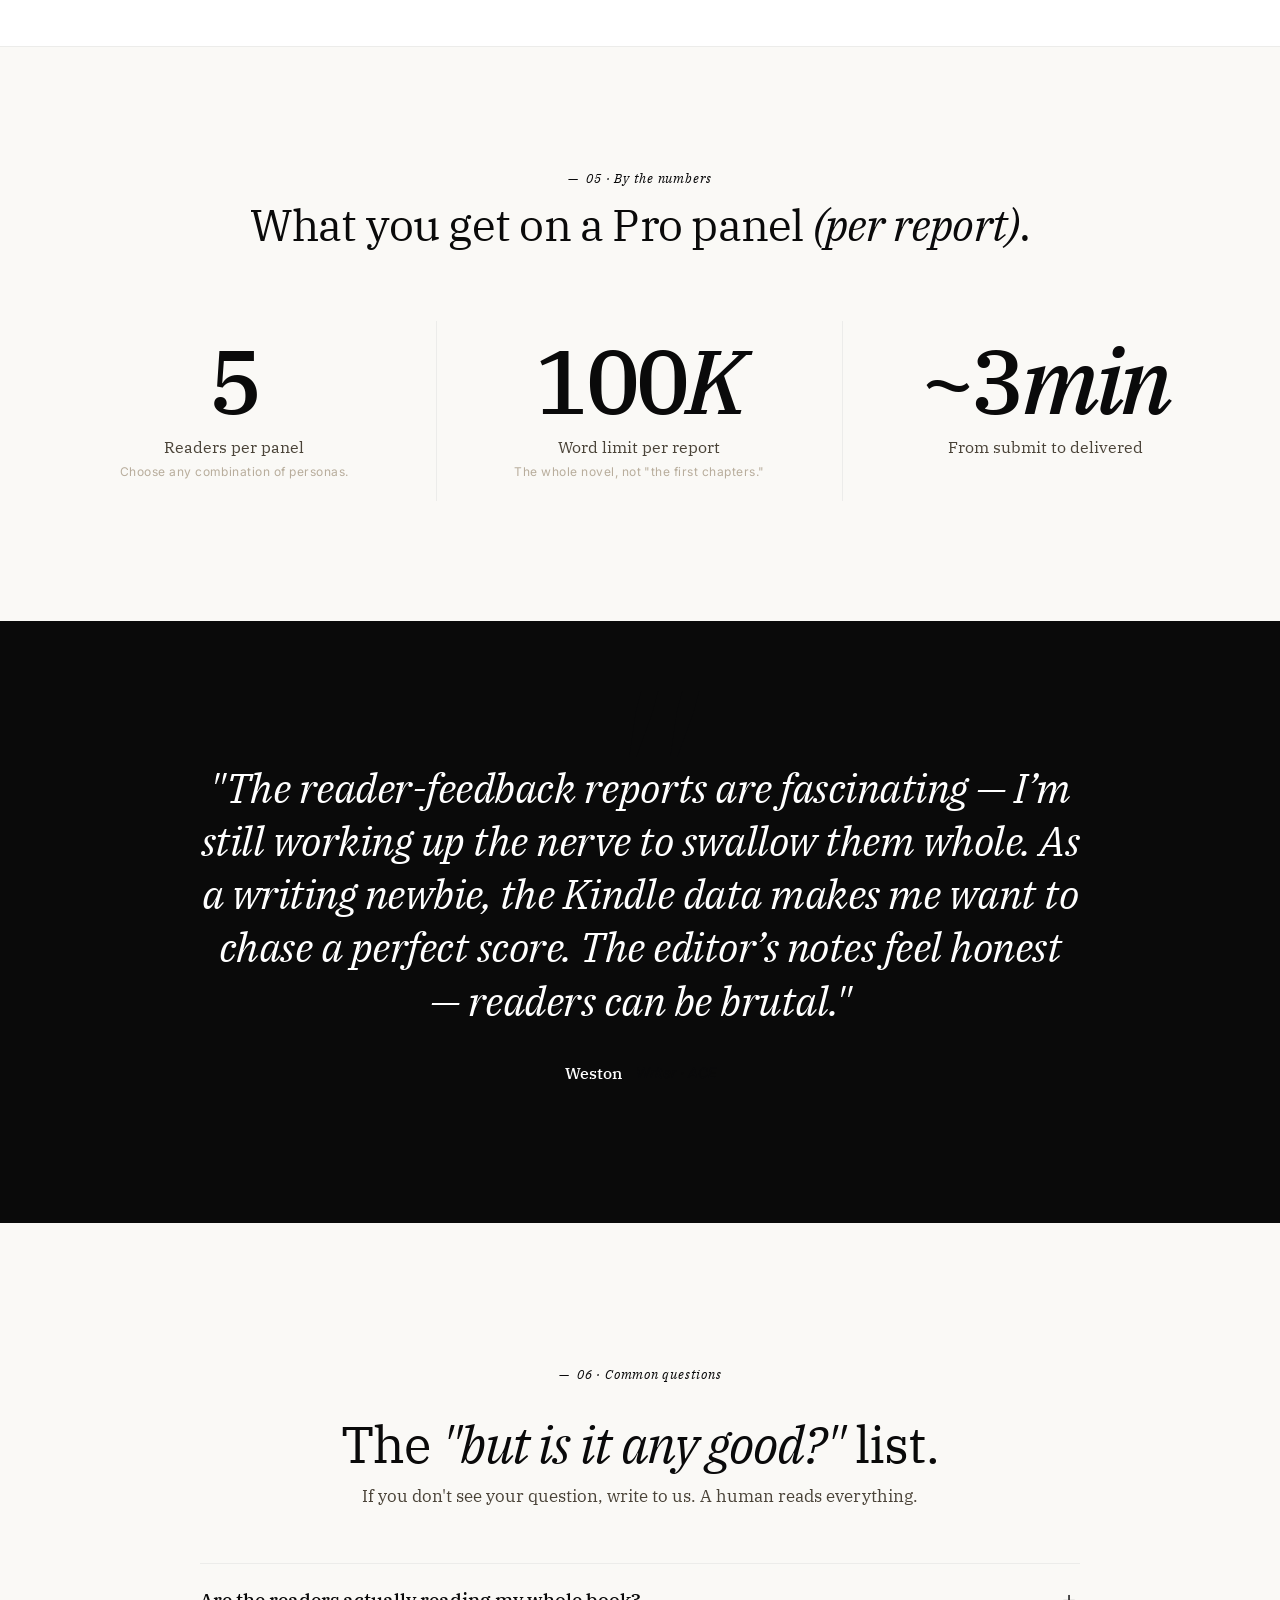
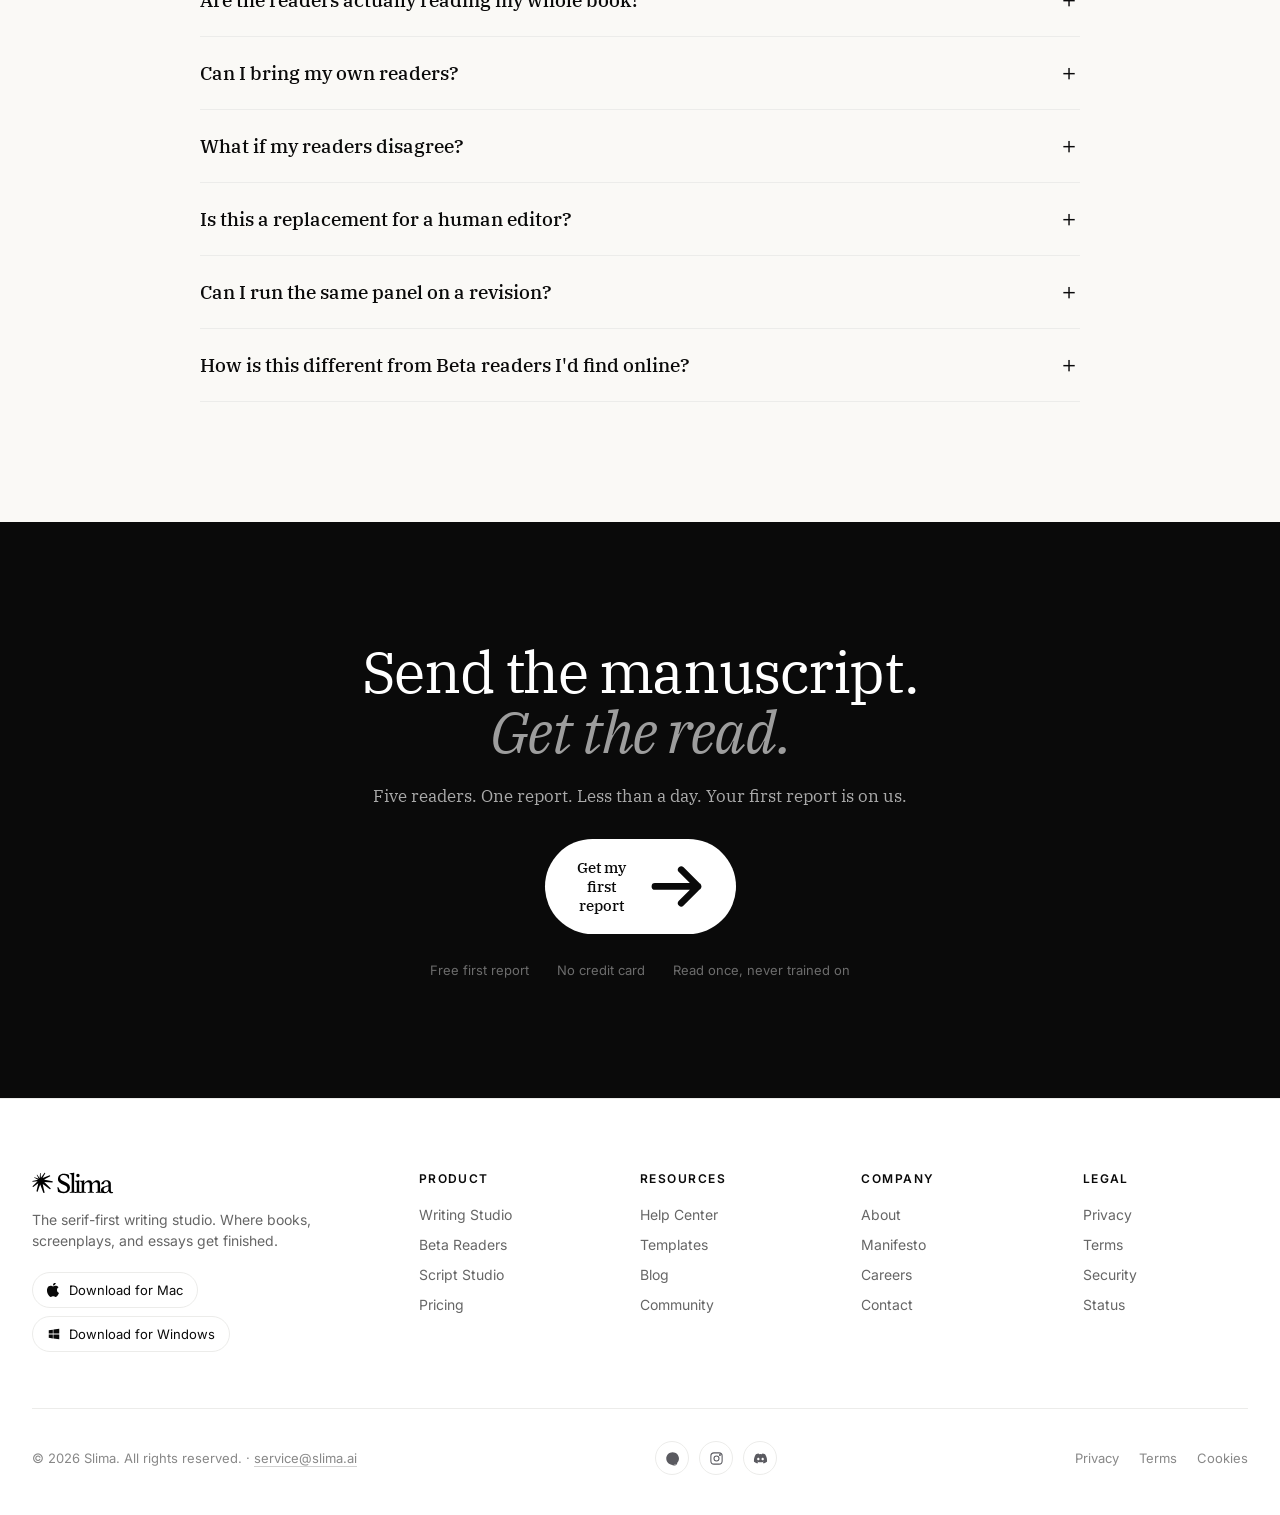
==== commit f00cfca6: "Site: support email, Plans rebuild, Script Studio fixes, hero updates, slime coach - Plans: rebuild " ====
--- a/beta-reader.html
+++ b/beta-reader.html
@@ -6,6 +6,7 @@
 <title>AI Beta Readers — Slima</title>
 <meta name="description" content="A panel of AI beta readers, each with a defined taste and reading history, who actually read your manuscript and return a real reading report.">
 <link rel="stylesheet" href="assets/marketing.css">
+<link rel="stylesheet" href="assets/mockups.css">
 <style>
   /* ──────────────────────────────────────────────
      BETA READERS — page-specific design
@@ -1600,6 +1601,7 @@
     <li><a href="beta-reader.html" class="is-current" data-i18n="nav.beta">Beta Readers</a></li>
     <li><a href="script-studio.html" data-i18n="nav.script">Script Studio</a></li>
     <li><a href="plan.html" data-i18n="nav.plans">Plans</a></li>
+    <li><a href="https://discord.gg/vBh9c7ErXv" target="_blank" rel="noopener" data-i18n="nav.community">Community</a></li>
   </ul>
   <div class="nav-right">
     <button class="lang-toggle" aria-label="Toggle language">
@@ -2151,6 +2153,16 @@
           <img src="assets/logo.svg" alt="Slima" class="slima-logo">
         </a>
         <p>The serif-first writing studio. Where books, screenplays, and essays get finished.</p>
+        <div class="footer-downloads">
+          <a href="https://github.com/slima-ai/slima-releases/releases/latest/download/Slima.dmg">
+            <svg viewBox="0 0 24 24" fill="currentColor"><path d="M17.05 12.04c-.03-3.18 2.6-4.71 2.71-4.79-1.48-2.16-3.78-2.46-4.59-2.49-1.95-.2-3.81 1.15-4.81 1.15-1.01 0-2.53-1.13-4.16-1.1-2.13.03-4.11 1.24-5.21 3.16-2.23 3.86-.57 9.57 1.6 12.71 1.06 1.54 2.32 3.27 3.97 3.21 1.6-.07 2.2-1.04 4.13-1.04 1.92 0 2.47 1.04 4.16 1 1.72-.03 2.81-1.57 3.86-3.12 1.22-1.79 1.72-3.52 1.75-3.61-.04-.02-3.36-1.29-3.4-5.08zm-3.16-9.34C14.79 1.62 15.4.16 15.23-1.3c-1.26.05-2.79.84-3.7 1.91-.82.94-1.54 2.45-1.34 3.88 1.41.11 2.85-.71 3.7-1.79z"/></svg>
+            Download for Mac
+          </a>
+          <a href="https://github.com/slima-ai/slima-releases/releases/latest/download/Slima-Setup.exe">
+            <svg viewBox="0 0 24 24" fill="currentColor"><path d="M3 5.5L10 4.5V11H3V5.5zM3 18.5L10 19.5V13H3V18.5zM11 19.7L21 21V13H11V19.7zM11 4.3V11H21V3L11 4.3z"/></svg>
+            Download for Windows
+          </a>
+        </div>
       </div>
       <div class="footer-col">
         <h4>Product</h4>
@@ -2167,7 +2179,7 @@
           <li><a href="#">Help Center</a></li>
           <li><a href="#">Templates</a></li>
           <li><a href="#">Blog</a></li>
-          <li><a href="#">Community</a></li>
+          <li><a href="https://discord.gg/vBh9c7ErXv" target="_blank" rel="noopener">Community</a></li>
         </ul>
       </div>
       <div class="footer-col">
@@ -2176,7 +2188,7 @@
           <li><a href="#">About</a></li>
           <li><a href="#">Manifesto</a></li>
           <li><a href="#">Careers</a></li>
-          <li><a href="#">Contact</a></li>
+          <li><a href="mailto:service@slima.ai">Contact</a></li>
         </ul>
       </div>
       <div class="footer-col">
@@ -2190,7 +2202,18 @@
       </div>
     </div>
     <div class="footer-bottom">
-      <span>© 2026 Slima. All rights reserved.</span>
+      <span>© 2026 Slima. All rights reserved. · <a href="mailto:service@slima.ai">service@slima.ai</a></span>
+      <div class="footer-social">
+        <a href="https://www.threads.com/@slima.ai" target="_blank" rel="noopener" aria-label="Threads">
+          <svg viewBox="0 0 24 24" fill="currentColor"><path d="M12.18 2C6.55 2 2 6.55 2 12.18c0 5.62 4.55 10.18 10.18 10.18s10.18-4.55 10.18-10.18C22.36 6.55 17.81 2 12.18 2zm4.83 9.81c-.41-.21-.86-.39-1.34-.54.05-.42.07-.83.07-1.23 0-1.97-.74-3.34-2.18-3.96-.18-.08-.37-.14-.56-.19-1.04-.27-2.36-.18-3.49.36-.91.43-1.61 1.13-2.06 2.04-.16.31-.04.69.27.85.31.16.69.04.85-.27.32-.66.83-1.16 1.49-1.47.79-.38 1.78-.46 2.61-.21.7.18 1.93.59 2.51 1.78-.4-.07-.8-.11-1.21-.11-2.21 0-4 1.79-4 4 0 2.21 1.79 4 4 4 1.31 0 2.41-.61 3.13-1.6.91.94 1.34 2.27 1.34 3.4 0 1.84-1.85 3.38-4.04 3.38-2.73 0-4.27-2.06-4.59-3.91-.06-.34-.39-.57-.73-.51-.34.06-.57.39-.51.73.39 2.27 2.34 5.04 5.83 5.04 2.85 0 5.31-2.06 5.31-4.73 0-1.32-.4-2.81-1.27-4.05zm-3.32 2.42c-.99 0-1.79-.81-1.79-1.79 0-.99.81-1.79 1.79-1.79.43 0 .85.07 1.25.21-.05.32-.13.64-.23.95-.27.91-.86 1.42-1.02 2.42z"/></svg>
+        </a>
+        <a href="https://www.instagram.com/slima.ai" target="_blank" rel="noopener" aria-label="Instagram">
+          <svg viewBox="0 0 24 24" fill="none" stroke="currentColor" stroke-width="1.7"><rect x="3" y="3" width="18" height="18" rx="5"/><circle cx="12" cy="12" r="4"/><circle cx="17.5" cy="6.5" r=".7" fill="currentColor"/></svg>
+        </a>
+        <a href="https://discord.gg/vBh9c7ErXv" target="_blank" rel="noopener" aria-label="Discord">
+          <svg viewBox="0 0 24 24" fill="currentColor"><path d="M19.27 5.33C17.94 4.71 16.5 4.26 15 4a.09.09 0 00-.07.03c-.18.33-.39.76-.53 1.09a16.09 16.09 0 00-4.8 0c-.14-.34-.35-.76-.54-1.09-.01-.02-.04-.03-.07-.03-1.5.26-2.93.71-4.27 1.33-.01 0-.02.01-.03.02-2.72 4.07-3.47 8.03-3.1 11.95 0 .02.01.04.03.05 1.8 1.32 3.53 2.12 5.24 2.65.03.01.06 0 .07-.02.4-.55.76-1.13 1.07-1.74.02-.04 0-.08-.04-.09-.57-.22-1.11-.48-1.64-.78-.04-.02-.04-.08-.01-.11.11-.08.22-.17.33-.25.02-.02.05-.02.07-.01 3.44 1.57 7.15 1.57 10.55 0 .02-.01.05 0 .07.01.11.09.22.17.33.26.04.03.04.09-.01.11-.52.31-1.07.56-1.64.78-.04.01-.05.06-.04.09.32.61.68 1.19 1.07 1.74.03.01.06.02.09.01 1.72-.53 3.45-1.33 5.25-2.65.02-.01.03-.03.03-.05.44-4.53-.73-8.46-3.1-11.95-.01-.01-.02-.02-.04-.02zM8.52 14.91c-1.03 0-1.89-.95-1.89-2.12s.84-2.12 1.89-2.12c1.06 0 1.9.96 1.89 2.12 0 1.17-.84 2.12-1.89 2.12zm6.97 0c-1.03 0-1.89-.95-1.89-2.12s.84-2.12 1.89-2.12c1.06 0 1.9.96 1.89 2.12 0 1.17-.83 2.12-1.89 2.12z"/></svg>
+        </a>
+      </div>
       <div class="footer-legal">
         <a href="#">Privacy</a>
         <a href="#">Terms</a>
@@ -2201,6 +2224,7 @@
 </footer>
 
 <script src="assets/marketing.js"></script>
+<script src="assets/mockups.js"></script>
 <script src="assets/i18n.js"></script>
 </body>
 </html>
--- a/assets/marketing.css
+++ b/assets/marketing.css
@@ -450,9 +450,41 @@
   display: flex; justify-content: space-between; align-items: center;
   font-size: 13px; color: #888;
 }
+.footer-bottom > span a {
+  color: inherit; text-decoration: none;
+  border-bottom: 1px solid rgba(0,0,0,0.18);
+  transition: color 0.2s, border-color 0.2s;
+}
+.footer-bottom > span a:hover { color: #0a0a0a; border-color: #0a0a0a; }
 .footer-legal { display: flex; gap: 20px; }
 .footer-legal a { color: #888; text-decoration: none; }
 .footer-legal a:hover { color: #0a0a0a; }
+
+.footer-downloads { display: flex; gap: 8px; margin-top: 20px; flex-wrap: wrap; }
+.footer-downloads a {
+  display: inline-flex; align-items: center; gap: 8px;
+  padding: 9px 14px; border-radius: 100px;
+  border: 1px solid var(--line); background: #fff;
+  font-family: 'Inter', sans-serif;
+  font-size: 13px; color: #0a0a0a;
+  text-decoration: none;
+  transition: background 0.2s, border-color 0.2s;
+}
+.footer-downloads a:hover { background: #f7f5f0; border-color: #0a0a0a; }
+.footer-downloads svg { width: 14px; height: 14px; }
+
+.footer-social { display: flex; gap: 10px; }
+.footer-social a {
+  display: inline-flex; align-items: center; justify-content: center;
+  width: 34px; height: 34px;
+  border-radius: 100px;
+  border: 1px solid var(--line);
+  color: #5a5a60;
+  text-decoration: none;
+  transition: color 0.2s, border-color 0.2s, background 0.2s;
+}
+.footer-social a:hover { color: #0a0a0a; border-color: #0a0a0a; background: #f7f5f0; }
+.footer-social svg { width: 15px; height: 15px; }
 
 /* ── Responsive ───────────────────────────────────────── */
 @media (max-width: 1024px) {
--- a/assets/mockups.css
+++ b/assets/mockups.css
@@ -0,0 +1,79 @@
+/* Slima — interactive states for marketing mockups.
+   Layered on top of each page's existing mockup styles. */
+
+/* ── Writing Studio ─────────────────────────────────────── */
+.chat-mock .chat-msg.cm-pending {
+  opacity: 0;
+  transform: translateY(10px);
+}
+.chat-mock .chat-msg {
+  transition: opacity 0.55s ease, transform 0.55s ease;
+}
+.chat-mock .chat-msg.cm-shown {
+  opacity: 1;
+  transform: translateY(0);
+}
+.ws-mock .side .row.indent { transition: background 0.18s ease, color 0.18s ease; }
+.ws-mock .main .body { transition: opacity 0.18s ease; }
+.dual-mock .sa-nav .item { transition: color 0.18s ease; }
+
+/* ── Script Studio ─────────────────────────────────────── */
+.ss-mock .scenes .scene { transition: background 0.2s ease, box-shadow 0.2s ease; border-radius: 8px; }
+.ss-mock .scenes .scene.is-focused {
+  background: rgba(20,90,90,0.05);
+  box-shadow: inset 3px 0 0 var(--teal-2, #2d7d7a);
+}
+.ss-room .ss-line { transition: opacity 0.25s ease, transform 0.25s ease; }
+.ss-room .ss-line.is-dim { opacity: 0.32; }
+.ss-room .ss-line.is-pop { transform: translateX(2px); }
+.ss-room .ss-line-head { user-select: none; }
+.ss-room .ss-room-toolbar .filter { transition: color 0.18s ease; }
+.ss-room .ss-room-season ul li { transition: background 0.18s ease; border-radius: 4px; }
+.ss-room .ss-cast-card { transition: background 0.2s ease, box-shadow 0.2s ease; }
+
+/* ── Beta Reader ───────────────────────────────────────── */
+.br-mock .history .item,
+.br-mock .reptabs span,
+.br-mock .history .tabs span { transition: background 0.18s ease, color 0.18s ease; }
+
+.report-mock .rm-section {
+  transition: opacity 0.28s ease, box-shadow 0.28s ease, transform 0.28s ease, border-color 0.28s ease;
+}
+.report-mock .rm-section.is-dim { opacity: 0.42; }
+.report-mock .rm-section.is-focused {
+  box-shadow: 0 18px 44px -18px rgba(0,0,0,0.20);
+  transform: translateY(-2px);
+}
+.report-mock .rm-section.is-flash {
+  box-shadow: inset 3px 0 0 var(--wine, #6b3a4a);
+}
+
+.reader-tile {
+  transition: transform 0.2s ease, box-shadow 0.2s ease, border-color 0.2s ease;
+  position: relative;
+}
+.reader-tile.is-picked {
+  border-color: var(--green, #4a6b3e) !important;
+  box-shadow: 0 14px 30px -12px rgba(74,107,62,0.30);
+}
+.reader-tile.is-picked::after {
+  content: '✓';
+  position: absolute;
+  top: 12px; right: 12px;
+  width: 22px; height: 22px;
+  border-radius: 50%;
+  background: var(--green, #4a6b3e);
+  color: #fff;
+  display: flex; align-items: center; justify-content: center;
+  font-size: 13px; line-height: 1;
+}
+.reader-tile:focus-visible { outline: 2px solid var(--green, #4a6b3e); outline-offset: 3px; }
+
+/* ── Reduced motion ───────────────────────────────────── */
+@media (prefers-reduced-motion: reduce) {
+  .chat-mock .chat-msg.cm-pending { opacity: 1; transform: none; }
+  .ss-mock .scenes .scene,
+  .ss-room .ss-line,
+  .report-mock .rm-section,
+  .reader-tile { transition: none; }
+}
